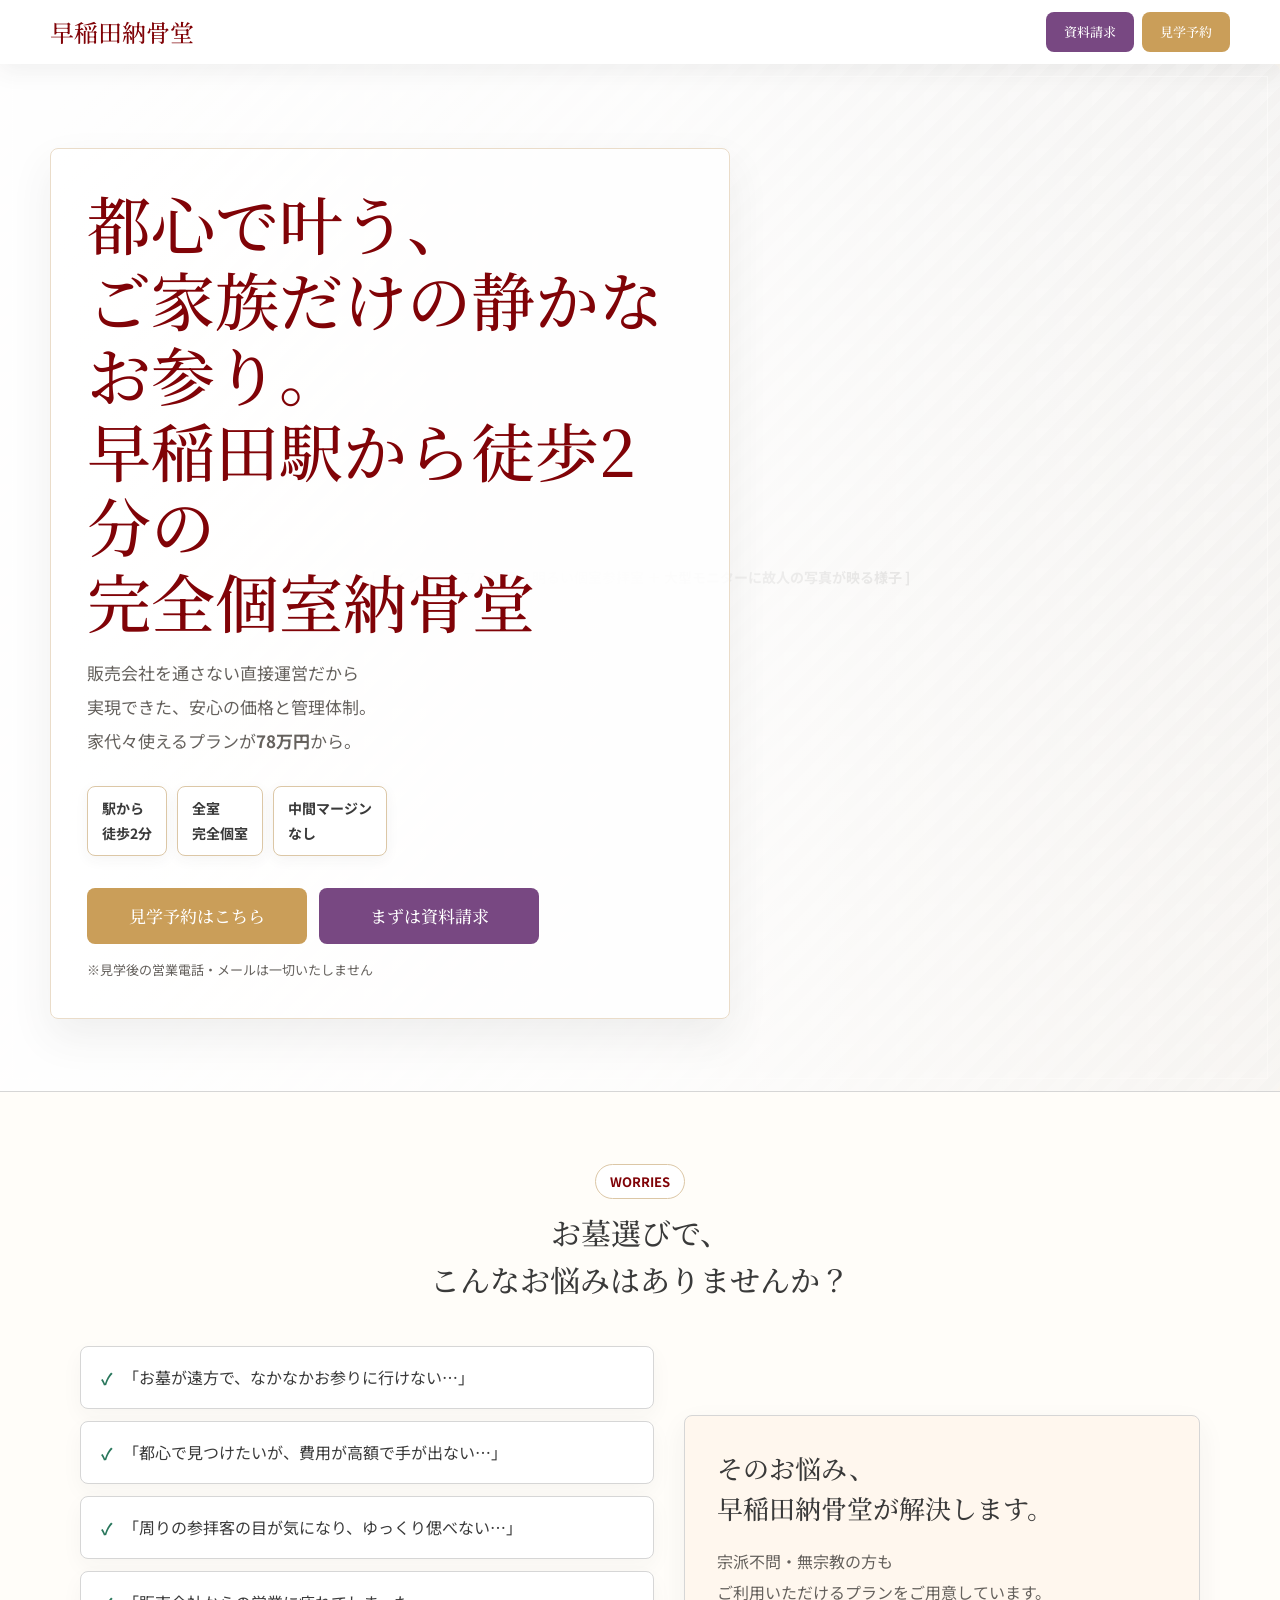
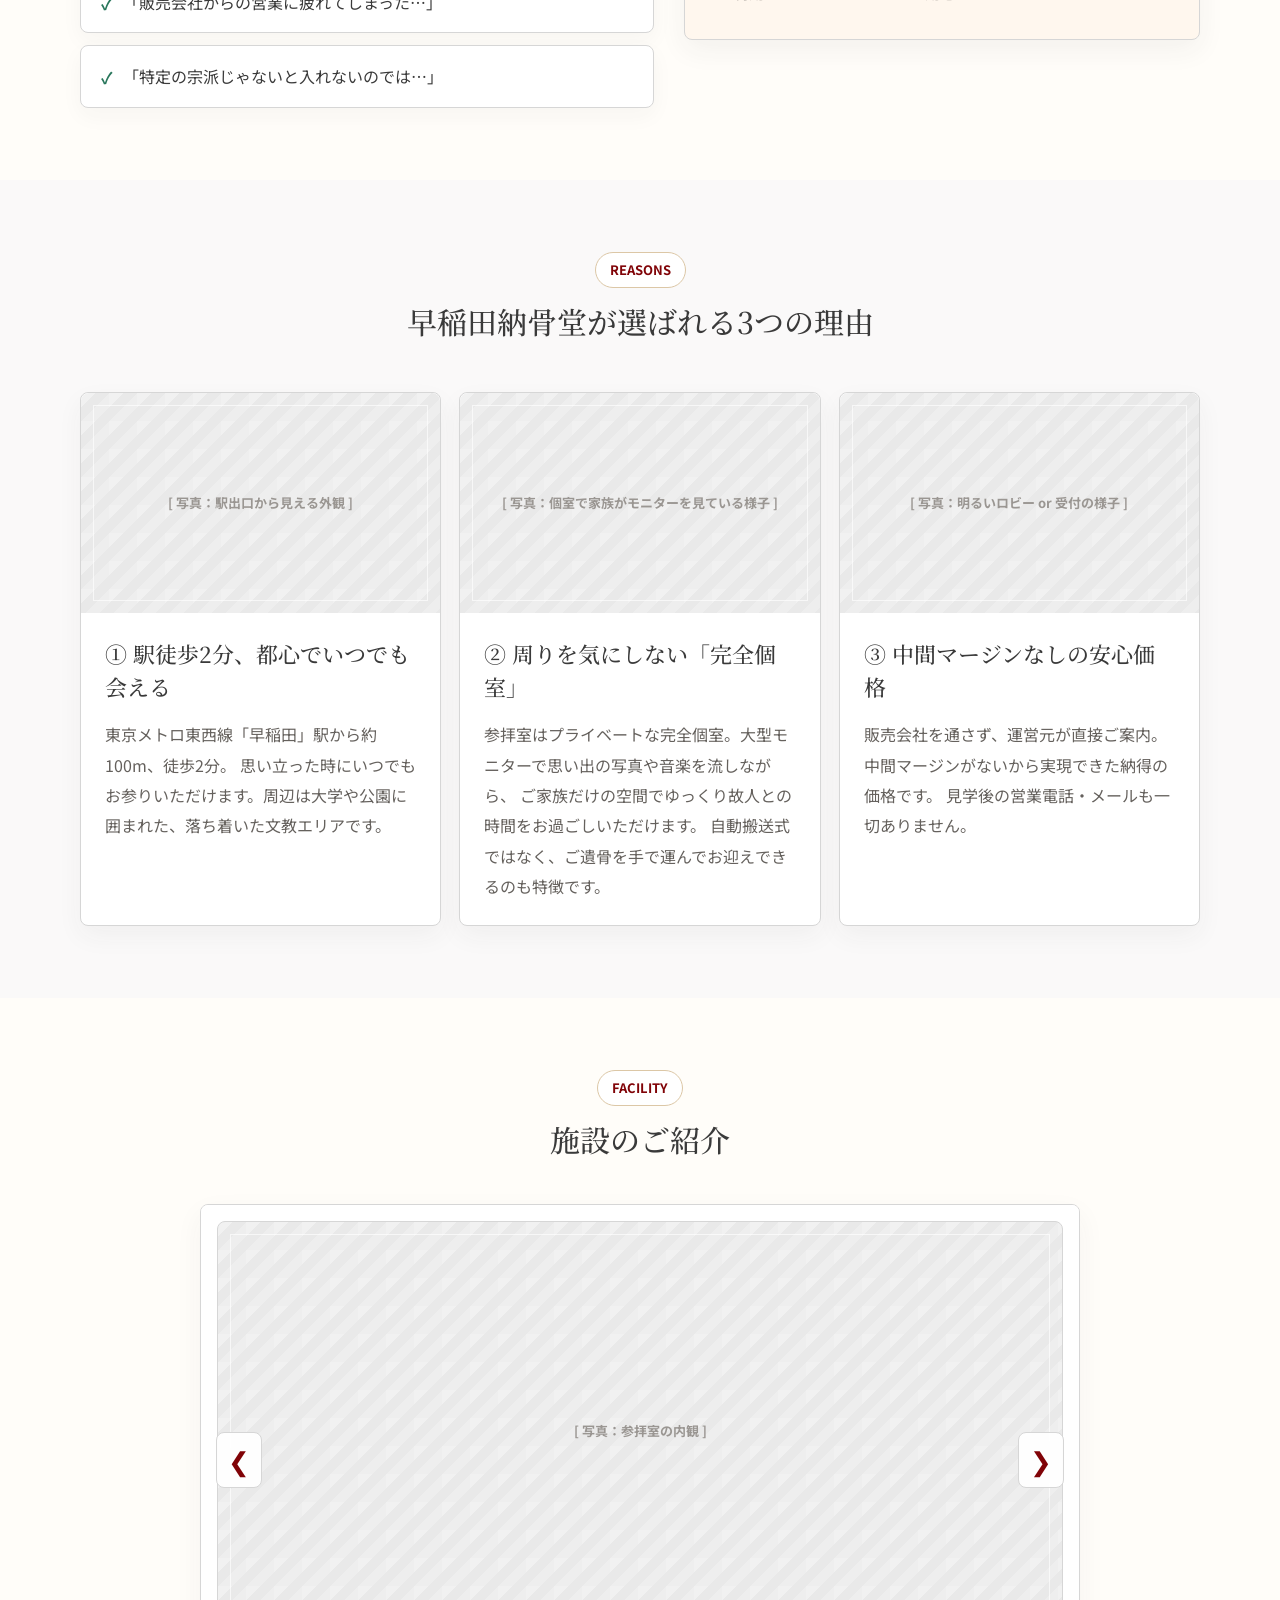
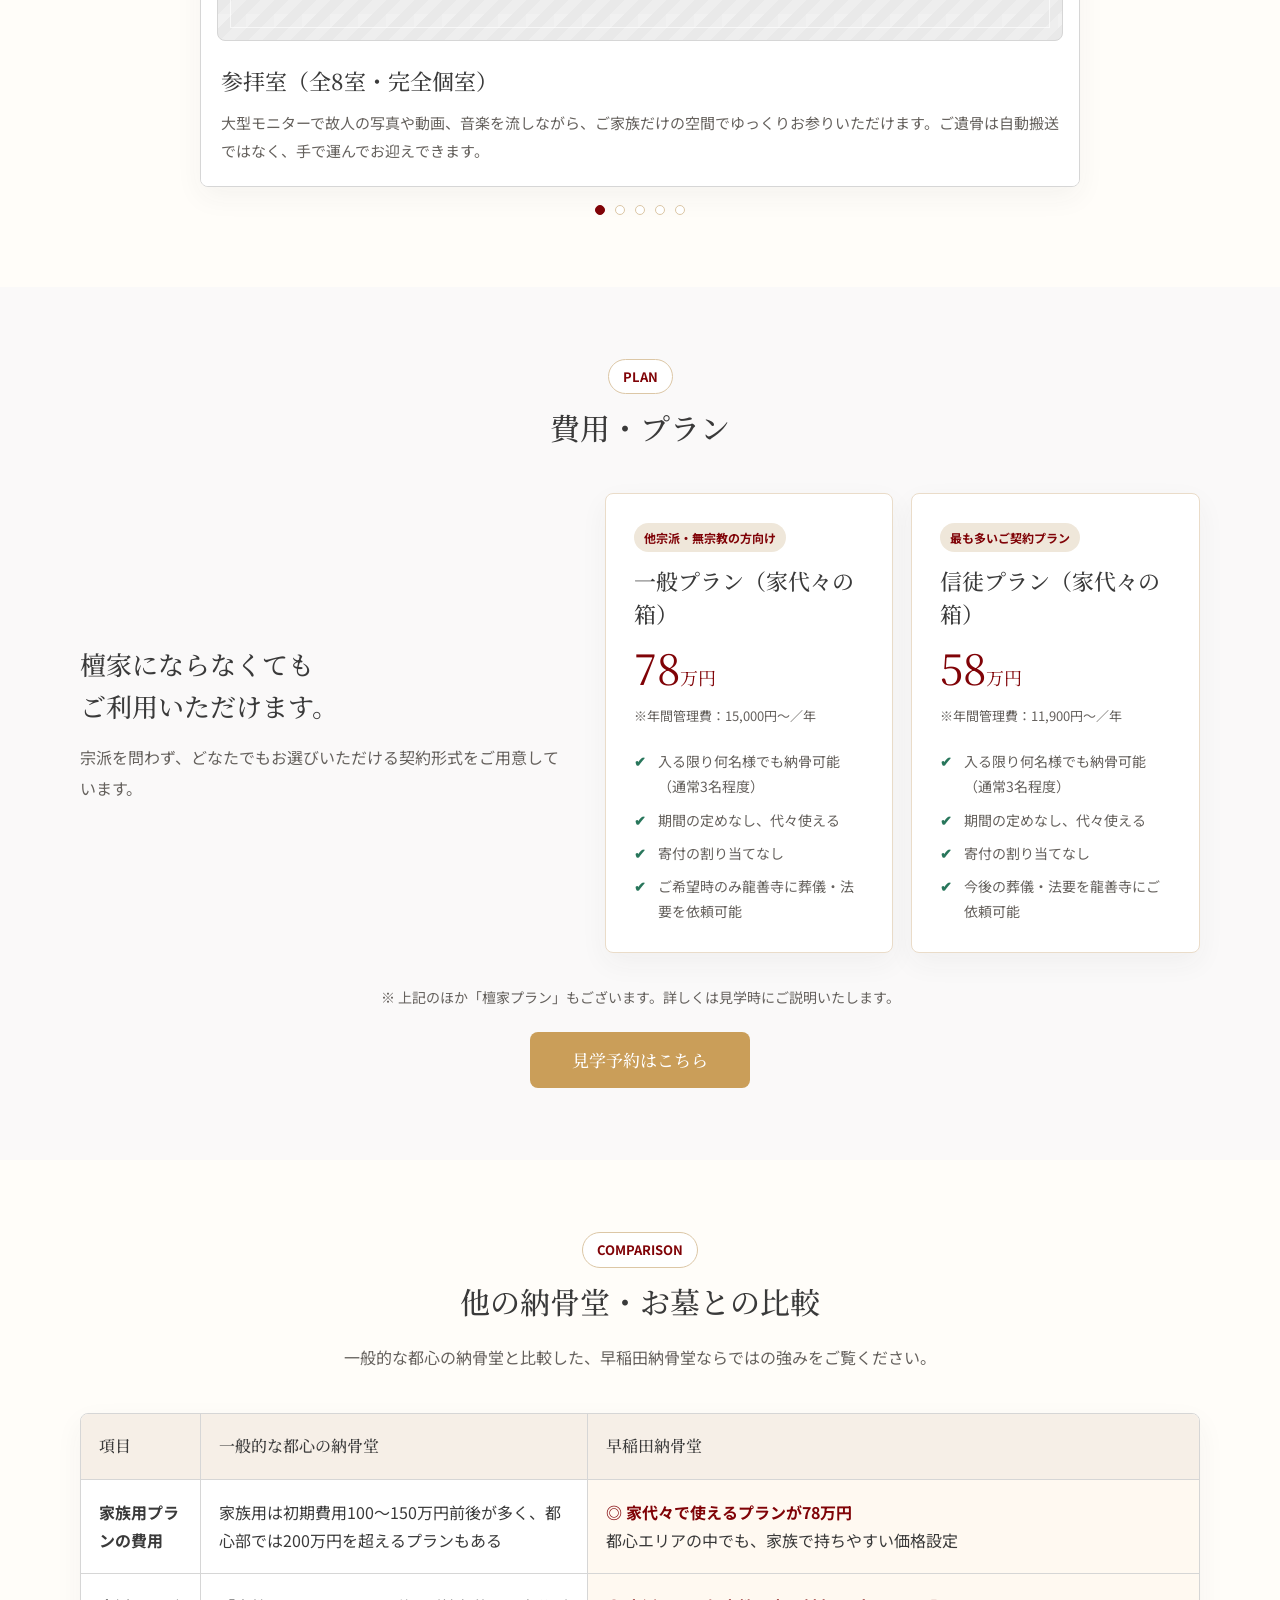
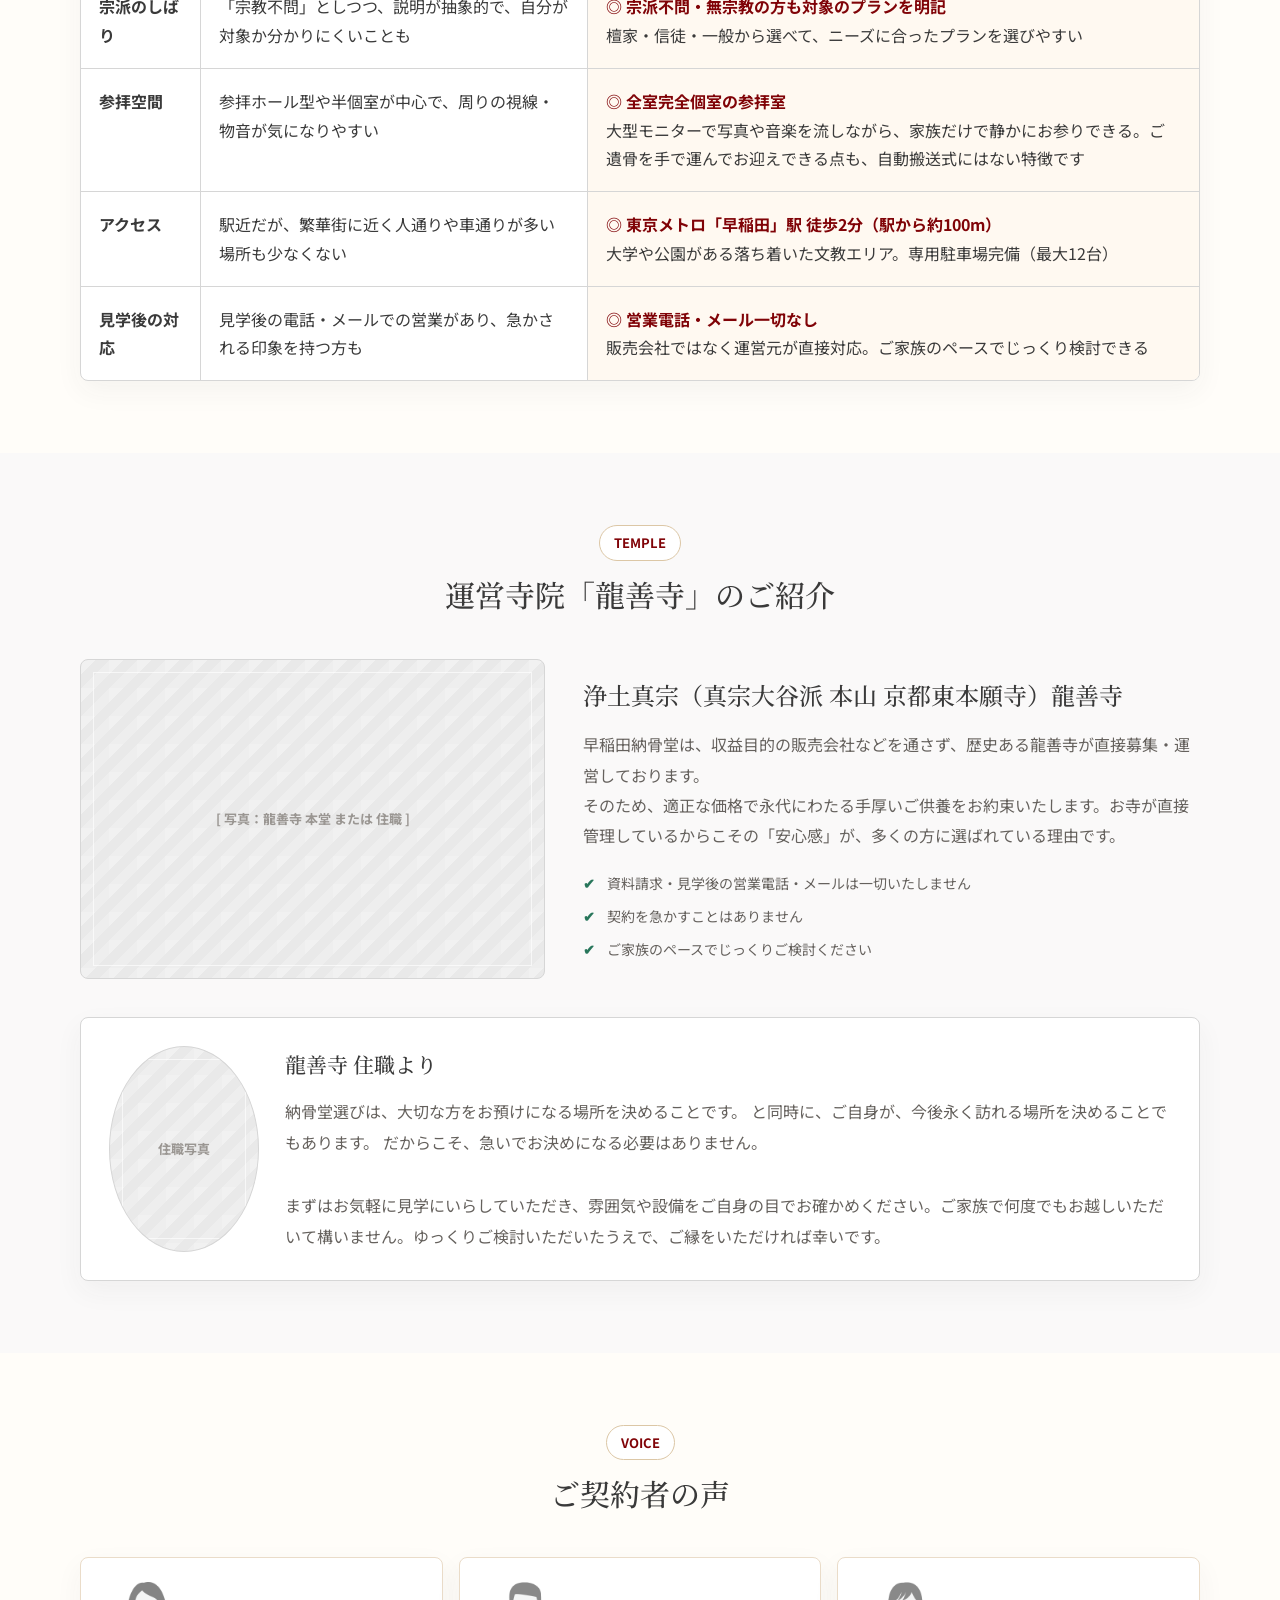
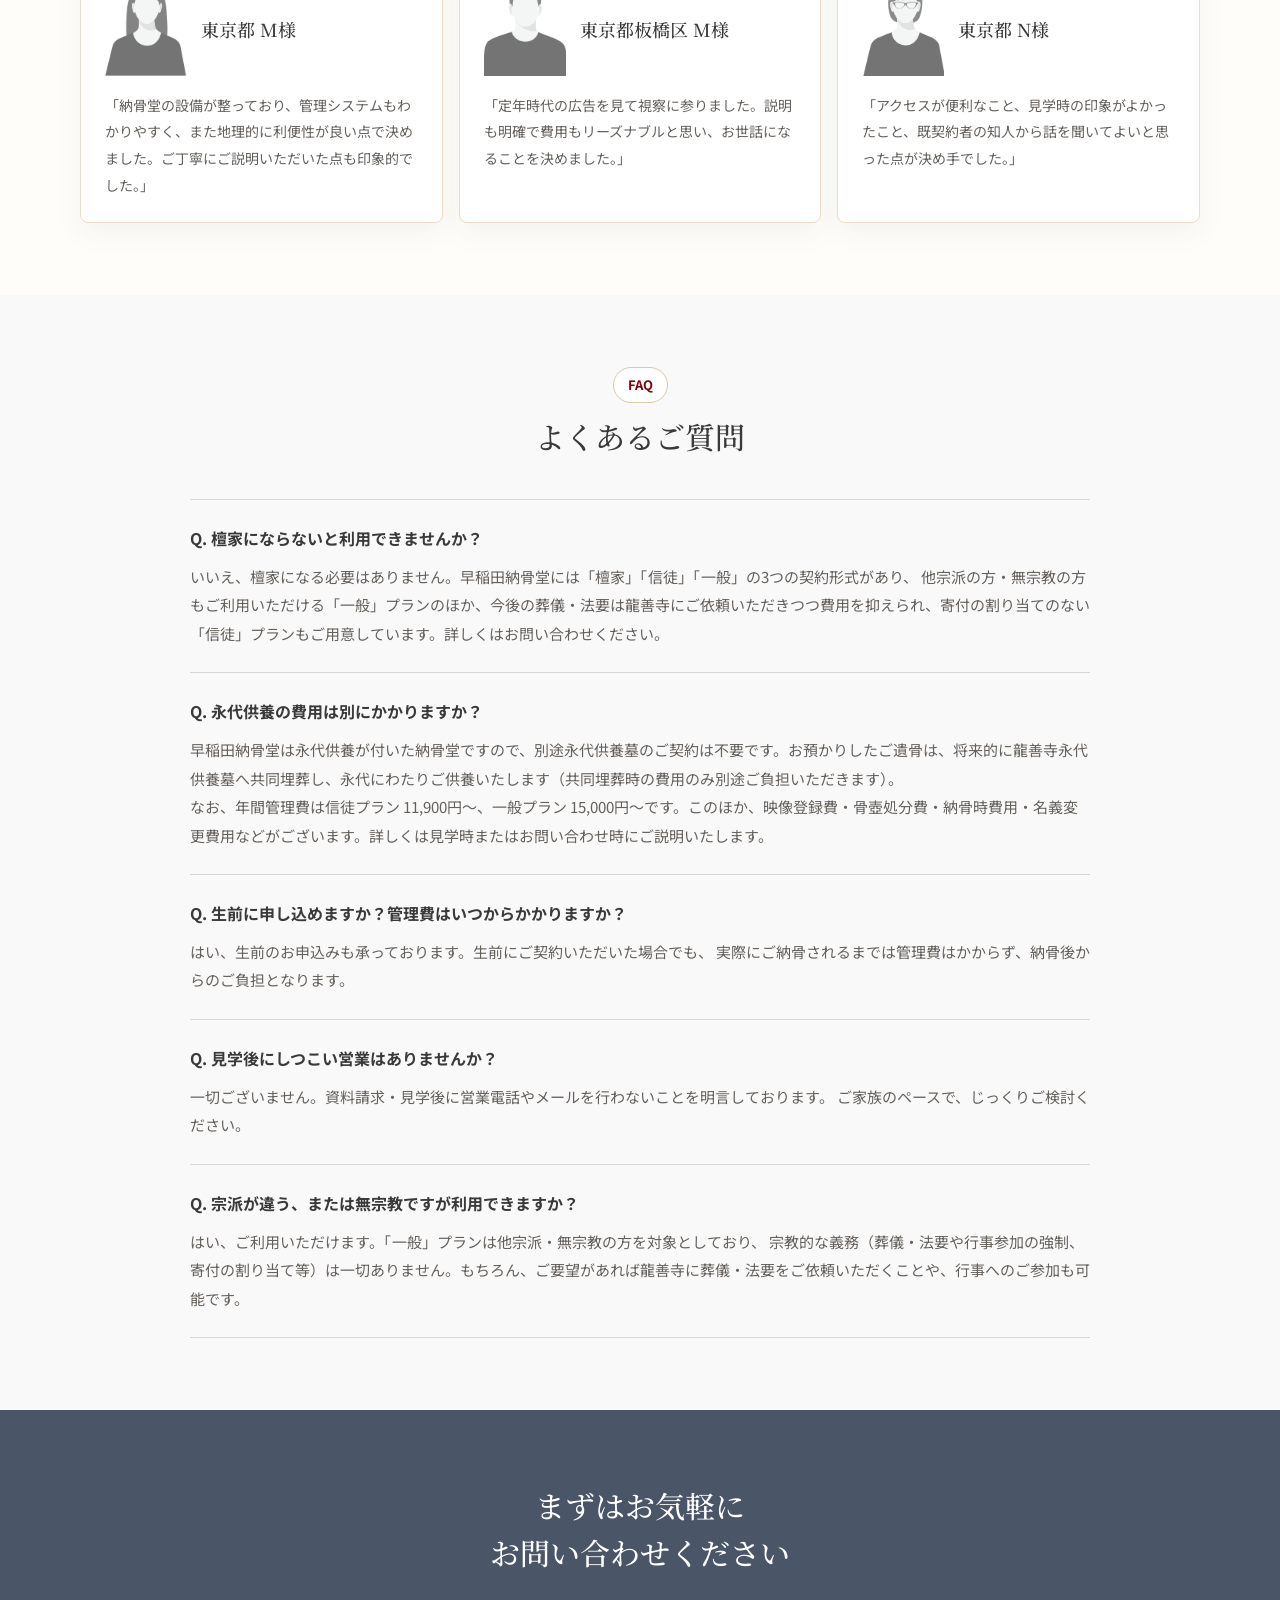
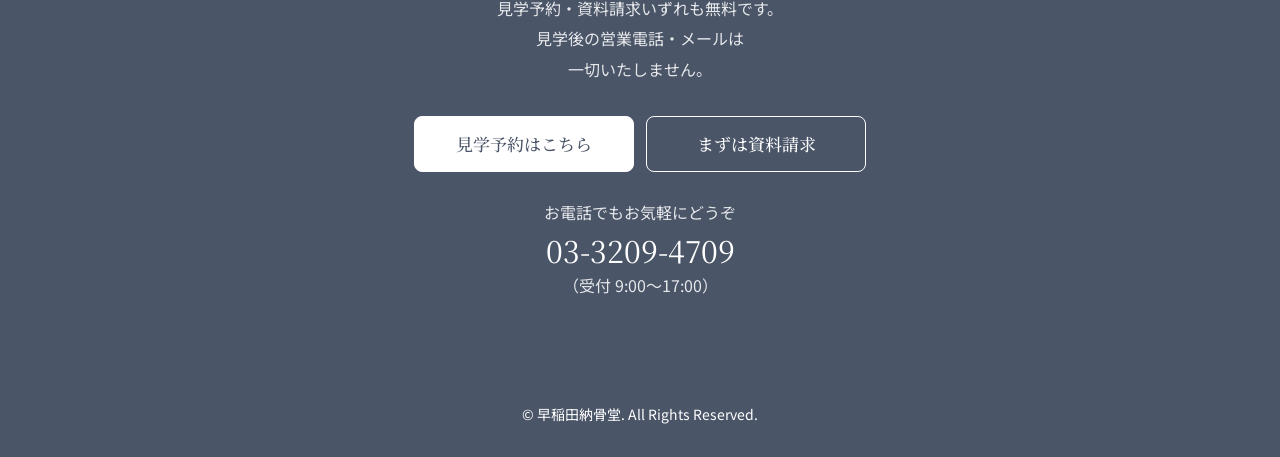
==== design/ryuzenji-nokotsudo-lp/index.html @ 4b454e84 "Add Ryuzenji nokotsudo LP preview" ====
<!DOCTYPE html>
<html lang="ja">

<head>
  <meta charset="UTF-8">
  <meta name="viewport" content="width=device-width, initial-scale=1.0">
  <title>早稲田納骨堂 LPカジュアルプレビュー</title>
  <style>
    @import url("https://fonts.googleapis.com/css2?family=Noto+Sans+JP:wght@300;400;500;700&family=Noto+Serif+JP:wght@400;500;600&display=swap");

    :root {
      --ink: #3a3a3a;
      --muted: #65615d;
      --line: #d6d6d6;
      --soft: #faf9f9;
      --paper: #efe7da;
      --purple: #784882;
      --enji: #800307;
      --gold: #ca9e59;
      --green: #28765b;
      --white: #ffffff;
      --placeholder: #e9e9e9;
      --placeholder-dark: #9a9692;
    }

    * {
      box-sizing: border-box;
    }

    html {
      scroll-behavior: smooth;
    }

    body {
      margin: 0;
      color: var(--ink);
      background: var(--white);
      font-family: "Noto Sans JP", "Hiragino Sans", "Yu Gothic", Meiryo, sans-serif;
      font-weight: 400;
      line-height: 1.8;
      letter-spacing: 0;
    }

    a {
      color: inherit;
    }

    img {
      max-width: 100%;
      height: auto;
      display: block;
    }

    .container {
      width: min(1120px, calc(100% - 40px));
      margin: 0 auto;
    }

    .section {
      padding: 72px 0;
      border-bottom: 1px solid var(--line);
    }

    .section--soft {
      background: var(--soft);
    }

    .section-kicker {
      margin: 0 0 10px;
      color: var(--enji);
      font-size: 13px;
      font-weight: 700;
      text-align: center;
      letter-spacing: .08em;
    }

    .section-heading {
      margin: 0;
      color: var(--ink);
      text-align: center;
      font-family: "Noto Serif JP", "Yu Mincho", serif;
      font-size: 32px;
      font-weight: 500;
      line-height: 1.55;
      letter-spacing: 0;
    }

    .section-lead {
      max-width: 760px;
      margin: 18px auto 0;
      color: var(--muted);
      text-align: center;
      font-size: 16px;
      line-height: 1.9;
    }

    .placeholder {
      position: relative;
      display: grid;
      min-height: 220px;
      place-items: center;
      overflow: hidden;
      border: 1px solid var(--line);
      background:
        linear-gradient(135deg, rgba(255, 255, 255, .36) 0 25%, transparent 25% 50%, rgba(255, 255, 255, .24) 50% 75%, transparent 75%),
        var(--placeholder);
      background-size: 28px 28px;
      color: var(--placeholder-dark);
      text-align: center;
      font-size: 13px;
      font-weight: 700;
      line-height: 1.7;
      padding: 24px;
    }

    .placeholder::after {
      content: "";
      position: absolute;
      inset: 12px;
      border: 1px solid rgba(255, 255, 255, .65);
      pointer-events: none;
    }

    .button {
      display: inline-flex;
      min-height: 56px;
      align-items: center;
      justify-content: center;
      padding: 14px 28px;
      border: 1px solid transparent;
      background: var(--white);
      color: var(--ink);
      text-align: center;
      text-decoration: none;
      font-family: "Noto Serif JP", "Yu Mincho", serif;
      font-size: 17px;
      font-weight: 500;
      line-height: 1.45;
      letter-spacing: 0;
      transition: opacity .2s ease, background-color .2s ease, color .2s ease;
    }

    .button:hover {
      opacity: .86;
    }

    .button--tour {
      background: var(--gold);
      color: var(--white);
    }

    .button--document {
      background: var(--purple);
      color: var(--white);
    }

    .button--pdf,
    .button--enji {
      background: var(--enji);
      color: var(--white);
    }

    .button--outline {
      border-color: var(--enji);
      color: var(--enji);
    }

    .button--neutral {
      border-color: var(--line);
      color: var(--ink);
    }

    .site-header {
      position: sticky;
      top: 0;
      z-index: 30;
      border-bottom: 1px solid var(--line);
      background: rgba(255, 255, 255, .96);
      backdrop-filter: blur(6px);
    }

    .header-inner {
      width: min(1180px, calc(100% - 40px));
      min-height: 76px;
      margin: 0 auto;
      display: flex;
      align-items: center;
      justify-content: space-between;
      gap: 24px;
    }

    .site-logo {
      display: grid;
      gap: 2px;
      text-decoration: none;
    }

    .site-logo__sub {
      color: var(--muted);
      font-size: 12px;
      line-height: 1.3;
    }

    .site-logo__main {
      color: var(--enji);
      font-family: "Noto Serif JP", "Yu Mincho", serif;
      font-size: 24px;
      font-weight: 500;
      line-height: 1.2;
    }

    .header-actions {
      display: flex;
      align-items: center;
      gap: 10px;
    }

    .header-phone {
      margin-right: 8px;
      color: var(--ink);
      font-family: "Noto Serif JP", "Yu Mincho", serif;
      font-size: 24px;
      line-height: 1;
      text-decoration: none;
      white-space: nowrap;
    }

    .header-actions .button {
      min-height: 48px;
      padding: 10px 18px;
      font-size: 15px;
    }

    .hero {
      position: relative;
      min-height: 680px;
      display: grid;
      align-items: center;
      overflow: hidden;
      border-bottom: 1px solid var(--line);
      background: #f2f2f2;
    }

    .hero .placeholder {
      position: absolute;
      inset: 0;
      min-height: 100%;
      border: 0;
      color: rgba(58, 58, 58, .55);
      font-size: 14px;
    }

    .hero::before {
      content: "";
      position: absolute;
      inset: 0;
      z-index: 1;
      background:
        linear-gradient(90deg, rgba(255, 255, 255, .94) 0%, rgba(255, 255, 255, .84) 38%, rgba(255, 255, 255, .28) 70%, rgba(255, 255, 255, .12) 100%),
        linear-gradient(180deg, rgba(255, 255, 255, .35), rgba(255, 255, 255, .12));
    }

    .hero-inner {
      position: relative;
      z-index: 2;
      width: min(1180px, calc(100% - 40px));
      margin: 0 auto;
      padding: 84px 0 72px;
    }

    .hero-copy {
      max-width: 650px;
    }

    .hero-label {
      margin: 0 0 18px;
      color: var(--enji);
      font-weight: 700;
      letter-spacing: .08em;
      font-size: 14px;
    }

    .hero h1 {
      margin: 0;
      color: var(--enji);
      font-family: "Noto Serif JP", "Yu Mincho", serif;
      font-size: clamp(38px, 6vw, 68px);
      font-weight: 500;
      line-height: 1.18;
      letter-spacing: 0;
    }

    .hero-catch {
      margin: 26px 0 0;
      color: var(--ink);
      font-family: "Noto Serif JP", "Yu Mincho", serif;
      font-size: clamp(22px, 3vw, 34px);
      font-weight: 500;
      line-height: 1.5;
    }

    .hero-lead {
      max-width: 610px;
      margin: 18px 0 0;
      color: var(--muted);
      font-size: 17px;
      line-height: 2;
    }

    .hero-points {
      display: flex;
      flex-wrap: wrap;
      gap: 10px;
      margin: 28px 0 0;
      padding: 0;
      list-style: none;
    }

    .hero-points li {
      border: 1px solid #dcc7a6;
      background: rgba(255, 255, 255, .76);
      color: var(--ink);
      padding: 9px 14px;
      font-weight: 700;
      font-size: 14px;
    }

    .hero-actions {
      display: flex;
      flex-wrap: wrap;
      gap: 12px;
      margin-top: 32px;
    }

    .hero-actions .button {
      min-width: 220px;
    }

    .hero-note {
      margin: 14px 0 0;
      color: var(--muted);
      font-size: 13px;
    }

    .problem {
      background: var(--white);
    }

    .problem-grid {
      display: grid;
      grid-template-columns: minmax(0, .92fr) minmax(0, 1.08fr);
      gap: 48px;
      align-items: center;
      margin-top: 44px;
    }

    .problem-list {
      margin: 0;
      padding: 0;
      list-style: none;
      border-top: 1px solid var(--line);
    }

    .problem-list li {
      position: relative;
      padding: 18px 0 18px 34px;
      border-bottom: 1px solid var(--line);
      color: var(--ink);
      line-height: 1.8;
    }

    .problem-list li::before {
      content: "✓";
      position: absolute;
      top: 18px;
      left: 6px;
      color: var(--green);
      font-weight: 700;
    }

    .solution-box {
      border: 1px solid var(--line);
      background: var(--soft);
      padding: 32px;
    }

    .solution-box h3 {
      margin: 0;
      color: var(--ink);
      font-family: "Noto Serif JP", "Yu Mincho", serif;
      font-size: 26px;
      font-weight: 500;
      line-height: 1.55;
    }

    .solution-box p {
      margin: 18px 0 0;
      color: var(--muted);
      line-height: 1.9;
    }

    .reason-list {
      display: grid;
      gap: 42px;
      margin-top: 48px;
    }

    .reason-item {
      display: grid;
      grid-template-columns: minmax(0, .9fr) minmax(0, 1.1fr);
      gap: 36px;
      align-items: center;
    }

    .reason-item:nth-child(even) {
      grid-template-columns: minmax(0, 1.1fr) minmax(0, .9fr);
    }

    .reason-item:nth-child(even) .reason-media {
      order: 2;
    }

    .reason-media .placeholder {
      min-height: 330px;
    }

    .reason-copy {
      border-left: 1px solid var(--line);
      padding-left: 28px;
    }

    .reason-number {
      display: inline-grid;
      width: 42px;
      height: 42px;
      place-items: center;
      margin-bottom: 16px;
      border-radius: 50%;
      background: var(--paper);
      color: var(--enji);
      font-weight: 700;
    }

    .reason-copy h3 {
      margin: 0;
      color: var(--ink);
      font-family: "Noto Serif JP", "Yu Mincho", serif;
      font-size: 26px;
      font-weight: 500;
      line-height: 1.5;
    }

    .reason-copy p {
      margin: 16px 0 0;
      color: var(--muted);
      line-height: 1.9;
    }

    .facility-slider {
      position: relative;
      max-width: 820px;
      margin: 42px auto 0;
    }

    .facility-window {
      overflow: hidden;
      border: 1px solid var(--line);
      background: var(--white);
    }

    .facility-track {
      display: flex;
      transition: transform .4s ease;
    }

    .facility-slide {
      min-width: 100%;
      padding: 16px;
      background: var(--white);
    }

    .facility-slide .placeholder {
      min-height: 420px;
    }

    .facility-caption {
      padding: 20px 4px 4px;
      display: grid;
      gap: 8px;
    }

    .facility-caption h3 {
      margin: 0;
      color: var(--ink);
      font-family: "Noto Serif JP", "Yu Mincho", serif;
      font-size: 22px;
      font-weight: 500;
    }

    .facility-caption p {
      margin: 0;
      color: var(--muted);
      font-size: 15px;
      line-height: 1.9;
    }

    .facility-arrow {
      position: absolute;
      top: 228px;
      z-index: 2;
      width: 46px;
      height: 56px;
      border: 1px solid var(--line);
      background: rgba(255, 255, 255, .94);
      color: var(--enji);
      font-family: "Noto Serif JP", "Yu Mincho", serif;
      font-size: 26px;
      line-height: 1;
      cursor: pointer;
    }

    .facility-arrow:hover {
      border-color: var(--enji);
      background: var(--white);
    }

    .facility-arrow--prev {
      left: 16px;
    }

    .facility-arrow--next {
      right: 16px;
    }

    .facility-dots {
      display: flex;
      justify-content: center;
      gap: 10px;
      margin-top: 18px;
    }

    .facility-dot {
      width: 10px;
      height: 10px;
      padding: 0;
      border: 1px solid #dcc7a6;
      border-radius: 50%;
      background: var(--white);
      cursor: pointer;
    }

    .facility-dot.is-active {
      border-color: var(--enji);
      background: var(--enji);
    }

    .plan-intro {
      display: grid;
      grid-template-columns: .82fr 1.18fr;
      gap: 38px;
      align-items: center;
      margin-top: 42px;
    }

    .plan-intro h3 {
      margin: 0;
      color: var(--ink);
      font-family: "Noto Serif JP", "Yu Mincho", serif;
      font-size: 26px;
      font-weight: 500;
      line-height: 1.6;
    }

    .plan-intro p {
      margin: 16px 0 0;
      color: var(--muted);
      line-height: 1.9;
    }

    .plan-grid {
      display: grid;
      grid-template-columns: repeat(2, minmax(0, 1fr));
      gap: 18px;
    }

    .plan-card {
      border: 1px solid var(--line);
      background: var(--white);
      padding: 28px;
    }

    .plan-label {
      display: inline-block;
      margin-bottom: 12px;
      background: var(--paper);
      color: var(--enji);
      padding: 4px 10px;
      font-size: 12px;
      font-weight: 700;
    }

    .plan-card h4 {
      margin: 0;
      color: var(--ink);
      font-family: "Noto Serif JP", "Yu Mincho", serif;
      font-size: 22px;
      font-weight: 500;
      line-height: 1.5;
    }

    .price {
      margin: 16px 0 4px;
      color: var(--enji);
      font-family: "Noto Serif JP", "Yu Mincho", serif;
      font-size: 42px;
      line-height: 1;
    }

    .price span {
      font-size: 18px;
    }

    .plan-note {
      margin: 0;
      color: var(--muted);
      font-size: 13px;
    }

    .plan-extra-note {
      width: 100%;
      margin: 0 0 10px;
      color: var(--muted);
      text-align: center;
      font-size: 14px;
      line-height: 1.8;
    }

    .check-list {
      margin: 20px 0 0;
      padding: 0;
      list-style: none;
      color: var(--muted);
      font-size: 14px;
      line-height: 1.8;
    }

    .check-list li {
      position: relative;
      padding-left: 24px;
      margin-top: 8px;
    }

    .check-list li::before {
      content: "✔";
      position: absolute;
      top: 0;
      left: 0;
      color: var(--green);
      font-weight: 700;
    }

    .comparison-wrap {
      margin-top: 40px;
      overflow-x: auto;
      border: 1px solid var(--line);
      background: var(--white);
    }

    .comparison-table {
      width: 100%;
      min-width: 760px;
      border-collapse: collapse;
    }

    .comparison-table th,
    .comparison-table td {
      border-bottom: 1px solid var(--line);
      border-right: 1px solid var(--line);
      padding: 18px;
      vertical-align: top;
      text-align: left;
    }

    .comparison-table th:last-child,
    .comparison-table td:last-child {
      border-right: 0;
    }

    .comparison-table tr:last-child td {
      border-bottom: 0;
    }

    .comparison-table th {
      background: var(--soft);
      color: var(--ink);
      font-family: "Noto Serif JP", "Yu Mincho", serif;
      font-weight: 500;
    }

    .comparison-table .waseda {
      background: #fffdf9;
      color: var(--ink);
    }

    .comparison-table .waseda strong {
      color: var(--enji);
      font-weight: 700;
    }

    .temple-grid {
      display: grid;
      grid-template-columns: minmax(0, .86fr) minmax(0, 1.14fr);
      gap: 38px;
      align-items: center;
      margin-top: 42px;
    }

    .temple-grid .placeholder {
      min-height: 360px;
    }

    .temple-copy h3 {
      margin: 0;
      color: var(--ink);
      font-family: "Noto Serif JP", "Yu Mincho", serif;
      font-size: 24px;
      font-weight: 500;
      line-height: 1.55;
    }

    .temple-copy p {
      margin: 16px 0 0;
      color: var(--muted);
      line-height: 1.9;
    }

    .message {
      display: grid;
      grid-template-columns: 150px 1fr;
      gap: 26px;
      margin-top: 38px;
      border: 1px solid var(--line);
      background: var(--white);
      padding: 28px;
    }

    .message .placeholder {
      min-height: 150px;
      border-radius: 50%;
    }

    .message h3 {
      margin: 0;
      color: var(--ink);
      font-family: "Noto Serif JP", "Yu Mincho", serif;
      font-size: 21px;
      font-weight: 500;
    }

    .message p {
      margin: 12px 0 0;
      color: var(--muted);
      line-height: 1.95;
    }

    .voice-grid {
      display: grid;
      grid-template-columns: repeat(3, minmax(0, 1fr));
      gap: 16px;
      margin-top: 40px;
    }

    .voice-card {
      border: 1px solid var(--line);
      background: var(--white);
      padding: 24px;
    }

    .voice-profile {
      display: flex;
      align-items: center;
      gap: 14px;
      margin-bottom: 16px;
    }

    .voice-cutout {
      flex: 0 0 auto;
      width: 82px;
      height: 94px;
      display: flex;
      align-items: flex-end;
      justify-content: center;
      overflow: hidden;
    }

    .voice-cutout img {
      width: auto;
      height: 94px;
      max-width: none;
    }

    .voice-card h3 {
      margin: 0;
      color: var(--ink);
      font-family: "Noto Serif JP", "Yu Mincho", serif;
      font-size: 18px;
      font-weight: 500;
    }

    .voice-card p {
      margin: 0;
      color: var(--muted);
      font-size: 14px;
      line-height: 1.9;
    }

    .faq-list {
      max-width: 900px;
      margin: 40px auto 0;
      border-top: 1px solid var(--line);
    }

    .faq-item {
      padding: 24px 0;
      border-bottom: 1px solid var(--line);
    }

    .faq-q {
      margin: 0 0 10px;
      color: var(--ink);
      font-weight: 700;
      line-height: 1.8;
    }

    .faq-a {
      margin: 0;
      color: var(--muted);
      font-size: 15px;
      line-height: 1.9;
    }

    .section.final-cta,
    .section.final-cta:nth-of-type(even) {
      border-bottom: 0;
      background: #4a5568;
      color: var(--white);
      text-align: center;
    }

    .final-cta .section-heading,
    .final-cta .section-lead {
      color: var(--white);
    }

    .final-cta .section-lead {
      opacity: .86;
    }

    .final-cta .button--tour {
      border-color: var(--white);
      background: var(--white);
      color: #4a5568;
      box-shadow: none;
    }

    .final-cta .button--outline {
      border-color: var(--white);
      color: var(--white);
      background: transparent;
    }

    .phone-box {
      margin-top: 26px;
      color: rgba(255, 255, 255, .86);
    }

    .phone-box a {
      display: inline-block;
      margin-top: 4px;
      color: var(--white);
      font-family: "Noto Serif JP", "Yu Mincho", serif;
      font-size: 30px;
      text-decoration: none;
      line-height: 1.3;
    }

    .site-footer {
      background: #4a5568;
      color: var(--white);
      padding: 30px 20px;
      text-align: center;
      font-size: 14px;
    }

    @media (max-width: 980px) {
      .header-phone {
        display: none;
      }

      .problem-grid,
      .reason-item,
      .reason-item:nth-child(even),
      .plan-intro,
      .temple-grid {
        grid-template-columns: 1fr;
      }

      .reason-item:nth-child(even) .reason-media {
        order: 0;
      }

      .plan-grid,
      .voice-grid {
        grid-template-columns: 1fr;
      }
    }

    @media (max-width: 720px) {
      .container,
      .header-inner,
      .hero-inner {
        width: min(100% - 32px, 1120px);
      }

      .section {
        padding: 52px 0;
      }

      .section-heading {
        font-size: 25px;
      }

      .section-lead {
        font-size: 15px;
      }

      .site-header {
        position: static;
      }

      .header-inner {
        min-height: auto;
        padding: 14px 0;
        align-items: flex-start;
        flex-direction: column;
      }

      .header-actions {
        width: 100%;
        display: grid;
        grid-template-columns: 1fr 1fr;
      }

      .header-actions .button {
        width: 100%;
        padding: 11px 12px;
        font-size: 14px;
      }

      .hero {
        min-height: auto;
      }

      .hero::before {
        background:
          linear-gradient(180deg, rgba(255, 255, 255, .94), rgba(255, 255, 255, .72) 72%, rgba(255, 255, 255, .58));
      }

      .hero-inner {
        padding: 72px 0 60px;
      }

      .hero h1 {
        font-size: 42px;
      }

      .hero-catch {
        font-size: 24px;
      }

      .hero-lead {
        font-size: 15px;
      }

      .hero-actions {
        display: grid;
      }

      .hero-actions .button {
        width: 100%;
        min-width: 0;
      }

      .hero-points {
        display: grid;
        grid-template-columns: repeat(3, minmax(0, 1fr));
        gap: 8px;
      }

      .hero-points li {
        padding: 8px;
        text-align: center;
        font-size: 12px;
      }

      .problem-grid,
      .reason-list,
      .facility-slider,
      .plan-intro,
      .temple-grid {
        margin-top: 32px;
      }

      .solution-box,
      .plan-card,
      .voice-card,
      .message {
        padding: 22px;
      }

      .reason-copy {
        padding-left: 18px;
      }

      .reason-copy h3,
      .solution-box h3 {
        font-size: 22px;
      }

      .facility-slide .placeholder {
        min-height: 300px;
      }

      .facility-arrow {
        top: 174px;
        width: 40px;
        height: 48px;
        font-size: 22px;
      }

      .message {
        grid-template-columns: 1fr;
      }

      .message .placeholder {
        width: 140px;
        min-height: 140px;
      }

      .button {
        width: 100%;
        min-width: 0;
        font-size: 15px;
      }

      .phone-box a {
        font-size: 26px;
      }
    }

    /* Casual preview: 早稲田納骨堂らしさを残しつつ、ペットLPに近い親しみやすさを足す */
    body {
      background: #fbfaf7;
    }

    .site-header {
      border-bottom: 0;
      position: sticky;
      top: 0;
      z-index: 30;
      box-shadow: 0 6px 24px rgba(58, 58, 58, .08);
    }

    .header-inner {
      min-height: 64px;
      justify-content: flex-start;
      gap: 18px;
    }

    .site-logo {
      flex: 1 1 auto;
      min-width: 0;
    }

    .header-actions {
      flex: 0 0 auto;
      width: auto;
      margin-left: auto;
      display: flex;
      gap: 8px;
    }

    .header-actions .button {
      min-width: 88px;
      min-height: 40px;
      width: auto;
      padding: 8px 14px;
      font-size: 13px;
      white-space: nowrap;
    }

    .button {
      border-radius: 8px;
    }

    .section {
      border-bottom: 0;
    }

    .section:nth-of-type(even) {
      background: #fffdf9;
    }

    .section-heading {
      font-size: 30px;
    }

    .section-kicker {
      display: table;
      margin-right: auto;
      margin-left: auto;
      padding: 5px 14px;
      border: 1px solid #dcc7a6;
      border-radius: 999px;
      background: #fff;
      color: var(--enji);
      letter-spacing: 0;
    }

    .placeholder,
    .problem-list li,
    .solution-box,
    .reason-item,
    .facility-window,
    .plan-card,
    .comparison-wrap,
    .message,
    .voice-card {
      border-radius: 8px;
    }

    .hero {
      min-height: 650px;
      background: #f4eee5;
    }

    .hero::before {
      background:
        linear-gradient(90deg, rgba(255, 255, 255, .96) 0%, rgba(255, 255, 255, .86) 50%, rgba(255, 255, 255, .42) 100%),
        linear-gradient(180deg, rgba(247, 240, 231, .22), rgba(247, 240, 231, .5));
    }

    .hero-copy {
      max-width: 680px;
      padding: 36px;
      border: 1px solid #eadcc9;
      border-radius: 8px;
      background: rgba(255, 255, 255, .82);
      box-shadow: 0 18px 42px rgba(58, 58, 58, .08);
    }

    .hero-label {
      display: inline-block;
      margin-bottom: 16px;
      padding: 6px 14px;
      border-radius: 999px;
      background: #f5eadb;
      color: var(--enji);
      letter-spacing: 0;
    }

    .hero h1 {
      font-size: clamp(40px, 6vw, 64px);
    }

    .hero-catch {
      color: var(--ink);
      font-size: clamp(22px, 3vw, 32px);
    }

    .hero-points li {
      border-radius: 8px;
      background: #fff;
      box-shadow: 0 4px 14px rgba(58, 58, 58, .05);
    }

    .problem-grid {
      grid-template-columns: minmax(0, 1fr) minmax(0, .9fr);
      gap: 30px;
    }

    .problem-list {
      display: grid;
      gap: 12px;
      border-top: 0;
    }

    .problem-list li {
      border: 1px solid var(--line);
      background: #fff;
      padding: 16px 18px 16px 42px;
      box-shadow: 0 8px 22px rgba(58, 58, 58, .04);
    }

      .problem-list li::before {
      top: 17px;
      left: 20px;
    }

    .solution-box {
      background: #fff7ee;
      box-shadow: 0 10px 28px rgba(58, 58, 58, .06);
    }

    .reason-list {
      grid-template-columns: repeat(3, minmax(0, 1fr));
      gap: 18px;
    }

    .reason-item,
    .reason-item:nth-child(even) {
      display: block;
      grid-template-columns: none;
      border: 1px solid var(--line);
      background: #fff;
      overflow: hidden;
      box-shadow: 0 10px 26px rgba(58, 58, 58, .05);
    }

    .reason-item:nth-child(even) .reason-media {
      order: 0;
    }

    .reason-media .placeholder {
      min-height: 220px;
      border: 0;
      border-radius: 8px 8px 0 0;
    }

    .reason-copy {
      border-left: 0;
      padding: 24px;
    }

    .reason-number {
      margin-bottom: 12px;
    }

    .reason-copy h3 {
      font-size: 22px;
    }

    .facility-slider {
      max-width: 880px;
    }

    .facility-window,
    .plan-card,
    .comparison-wrap,
    .message,
    .voice-card {
      box-shadow: 0 10px 28px rgba(58, 58, 58, .05);
    }

    .facility-arrow {
      border-radius: 8px;
    }

    .plan-intro {
      grid-template-columns: .9fr 1.1fr;
    }

    .plan-card {
      border-color: #eadcc9;
    }

    .plan-label {
      border-radius: 999px;
    }

    .comparison-table th {
      background: #f6efe7;
    }

    .comparison-table .waseda {
      background: #fff9f1;
    }

    .comparison-table td:nth-child(2)::before,
    .comparison-table td:nth-child(3)::before {
      display: none;
    }

    .temple-grid .placeholder {
      min-height: 320px;
    }

    .voice-card {
      border-color: #eadcc9;
      background: #fff;
    }

    @media (max-width: 980px) {
      .reason-list {
        grid-template-columns: 1fr;
      }

      .problem-grid,
      .plan-intro {
        grid-template-columns: 1fr;
      }
    }

    @media (max-width: 720px) {
      .site-header {
        position: sticky;
      }

      .header-inner {
        min-height: 58px;
        padding: 8px 0;
        align-items: center;
        flex-direction: row;
        gap: 10px;
      }

      .site-logo__sub {
        font-size: 10px;
      }

      .site-logo__main {
        font-size: 20px;
        line-height: 1.25;
      }

      .header-actions {
        width: auto;
        display: flex;
        grid-template-columns: none;
        gap: 6px;
      }

      .header-actions .button {
        min-width: 74px;
        min-height: 36px;
        width: auto;
        padding: 7px 10px;
        font-size: 12px;
      }

      .hero-copy {
        padding: 24px;
      }

      .hero h1 {
        font-size: 40px;
      }

      .section-heading {
        font-size: 25px;
      }

      .comparison-wrap {
        overflow: visible;
        border: 0;
        background: transparent;
        box-shadow: none;
      }

      .comparison-table {
        min-width: 0;
        display: block;
      }

      .comparison-table thead {
        display: none;
      }

      .comparison-table tbody,
      .comparison-table tr,
      .comparison-table td {
        display: block;
        width: 100%;
      }

      .comparison-table tr {
        margin-bottom: 16px;
        border: 1px solid #eadcc9;
        border-radius: 8px;
        background: #fff;
        box-shadow: 0 10px 28px rgba(58, 58, 58, .05);
        overflow: hidden;
      }

      .comparison-table td {
        border-right: 0;
        border-bottom: 1px solid var(--line);
        padding: 14px 16px;
      }

      .comparison-table td:first-child {
        background: #f6efe7;
        color: var(--ink);
        font-family: "Noto Serif JP", "Yu Mincho", serif;
        font-size: 18px;
        font-weight: 500;
      }

      .comparison-table td:nth-child(2),
      .comparison-table td:nth-child(3) {
        font-size: 14px;
      }

      .comparison-table td:nth-child(2)::before,
      .comparison-table td:nth-child(3)::before {
        display: block;
        margin-bottom: 6px;
        color: var(--muted);
        font-size: 12px;
        font-weight: 700;
      }

      .comparison-table td:nth-child(2)::before {
        content: "一般的な都心の納骨堂";
      }

      .comparison-table td:nth-child(3)::before {
        content: "早稲田納骨堂";
        color: var(--enji);
      }

      .comparison-table td:last-child {
        border-bottom: 0;
      }
    }
  </style>
</head>

<body>
  <header class="site-header">
    <div class="header-inner">
      <a class="site-logo" href="#">
        <span class="site-logo__main">早稲田納骨堂</span>
      </a>
      <div class="header-actions">
        <a class="button button--document" href="https://wasedanokotsudo.jp/contact/">資料請求</a>
        <a class="button button--tour" href="https://wasedanokotsudo.jp/reservation/">見学予約</a>
      </div>
    </div>
  </header>

  <main>
    <section class="hero">
      <div class="placeholder">[ メインビジュアル画像：明るい個室参拝室 ＋ 大型モニターに故人の写真が映る様子 ]</div>
      <div class="hero-inner">
        <div class="hero-copy">
          <h1>
            都心で叶う、<br class="sp-br">ご家族だけの静かなお参り。<br>早稲田駅から徒歩2分の<br class="sp-br">完全個室納骨堂
          </h1>
          <p class="hero-lead">
            販売会社を通さない直接運営だから<br class="sp-br">実現できた、安心の価格と管理体制。<br>
            家代々使えるプランが<strong>78万円</strong>から。
          </p>
          <ul class="hero-points" aria-label="早稲田納骨堂の特徴">
            <li>駅から<br>徒歩2分</li>
            <li>全室<br>完全個室</li>
            <li>中間マージン<br>なし</li>
          </ul>
          <div class="hero-actions">
            <a class="button button--tour" href="https://wasedanokotsudo.jp/reservation/">見学予約はこちら</a>
            <a class="button button--document" href="https://wasedanokotsudo.jp/contact/">まずは資料請求</a>
          </div>
          <p class="hero-note">※見学後の営業電話・メールは一切いたしません</p>
        </div>
      </div>
    </section>

    <section class="section problem">
      <div class="container">
        <p class="section-kicker">WORRIES</p>
        <h2 class="section-heading">お墓選びで、<br class="sp-br">こんなお悩みはありませんか？</h2>
        <div class="problem-grid">
          <ul class="problem-list">
            <li>「お墓が遠方で、なかなかお参りに行けない…」</li>
            <li>「都心で見つけたいが、費用が高額で手が出ない…」</li>
            <li>「周りの参拝客の目が気になり、ゆっくり偲べない…」</li>
            <li>「販売会社からの営業に疲れてしまった…」</li>
            <li>「特定の宗派じゃないと入れないのでは…」</li>
          </ul>
          <div class="solution-box">
            <h3>そのお悩み、<br class="sp-br">早稲田納骨堂が解決します。</h3>
            <p>
              宗派不問・無宗教の方も<br class="sp-br">ご利用いただけるプランをご用意しています。
            </p>
          </div>
        </div>
      </div>
    </section>

    <section class="section section--soft">
      <div class="container">
        <p class="section-kicker">REASONS</p>
        <h2 class="section-heading">早稲田納骨堂が選ばれる3つの理由</h2>
        <div class="reason-list">
          <article class="reason-item">
            <div class="reason-media">
              <div class="placeholder">[ 写真：駅出口から見える外観 ]</div>
            </div>
            <div class="reason-copy">
              <h3>① 駅徒歩2分、都心でいつでも会える</h3>
              <p>
                東京メトロ東西線「早稲田」駅から約100m、徒歩2分。
                思い立った時にいつでもお参りいただけます。周辺は大学や公園に囲まれた、落ち着いた文教エリアです。
              </p>
            </div>
          </article>

          <article class="reason-item">
            <div class="reason-media">
              <div class="placeholder">[ 写真：個室で家族がモニターを見ている様子 ]</div>
            </div>
            <div class="reason-copy">
              <h3>② 周りを気にしない「完全個室」</h3>
              <p>
                参拝室はプライベートな完全個室。大型モニターで思い出の写真や音楽を流しながら、
                ご家族だけの空間でゆっくり故人との時間をお過ごしいただけます。
                自動搬送式ではなく、ご遺骨を手で運んでお迎えできるのも特徴です。
              </p>
            </div>
          </article>

          <article class="reason-item">
            <div class="reason-media">
              <div class="placeholder">[ 写真：明るいロビー or 受付の様子 ]</div>
            </div>
            <div class="reason-copy">
              <h3>③ 中間マージンなしの安心価格</h3>
              <p>
                販売会社を通さず、運営元が直接ご案内。中間マージンがないから実現できた納得の価格です。
                見学後の営業電話・メールも一切ありません。
              </p>
            </div>
          </article>
        </div>
      </div>
    </section>

    <section class="section">
      <div class="container">
        <p class="section-kicker">FACILITY</p>
        <h2 class="section-heading">施設のご紹介</h2>
        <div class="facility-slider" aria-label="施設写真スライダー">
          <button class="facility-arrow facility-arrow--prev" type="button" aria-label="前の施設写真へ" data-facility-prev>&#10094;</button>
          <button class="facility-arrow facility-arrow--next" type="button" aria-label="次の施設写真へ" data-facility-next>&#10095;</button>
          <div class="facility-window">
            <div class="facility-track" id="facilityTrack">
              <article class="facility-slide">
                <div class="placeholder">[ 写真：参拝室の内観 ]</div>
                <div class="facility-caption">
                  <h3>参拝室（全8室・完全個室）</h3>
                  <p>
                    大型モニターで故人の写真や動画、音楽を流しながら、ご家族だけの空間でゆっくりお参りいただけます。ご遺骨は自動搬送ではなく、手で運んでお迎えできます。
                  </p>
                </div>
              </article>
              <article class="facility-slide">
                <div class="placeholder">[ 写真：モニターに遺影が映っている様子 ]</div>
                <div class="facility-caption">
                  <h3>大型モニター</h3>
                  <p>
                    タッチパネル操作で、思い出の写真や動画をモニターに映し出せます。ビデオ登録で故人の声を聞くことも。
                  </p>
                </div>
              </article>
              <article class="facility-slide">
                <div class="placeholder">[ 写真：明るいロビー・待合室 ]</div>
                <div class="facility-caption">
                  <h3>ロビー・待合室</h3>
                  <p>
                    白を基調とした明るく清潔感のある空間。お茶のご用意もございます。お参り後もゆっくりお過ごしください。
                  </p>
                </div>
              </article>
              <article class="facility-slide">
                <div class="placeholder">[ 写真：ロビーの花立て・お花 ]</div>
                <div class="facility-caption">
                  <h3>お花のお供え</h3>
                  <p>
                    故人がお好きだったお花を自由にお供えいただけます。屋内なので長い間きれいに咲いてくれます。
                  </p>
                </div>
              </article>
              <article class="facility-slide">
                <div class="placeholder">[ 写真：専用駐車場 ]</div>
                <div class="facility-caption">
                  <h3>専用駐車場</h3>
                  <p>
                    早稲田通り沿いに専用駐車場を完備（最大12台）。車いすの方用の駐車場も境内にございます。
                  </p>
                </div>
              </article>
            </div>
          </div>
          <div class="facility-dots" id="facilityDots" aria-label="施設写真のページ切り替え">
            <button class="facility-dot is-active" type="button" aria-label="1枚目を表示"></button>
            <button class="facility-dot" type="button" aria-label="2枚目を表示"></button>
            <button class="facility-dot" type="button" aria-label="3枚目を表示"></button>
            <button class="facility-dot" type="button" aria-label="4枚目を表示"></button>
            <button class="facility-dot" type="button" aria-label="5枚目を表示"></button>
          </div>
        </div>
      </div>
    </section>

    <section class="section section--soft">
      <div class="container">
        <p class="section-kicker">PLAN</p>
        <h2 class="section-heading">費用・プラン</h2>
        <div class="plan-intro">
          <div>
            <h3>檀家にならなくても<br>ご利用いただけます。</h3>
            <p>
              宗派を問わず、どなたでもお選びいただける契約形式をご用意しています。
            </p>
          </div>
          <div class="plan-grid">
            <article class="plan-card">
              <span class="plan-label">他宗派・無宗教の方向け</span>
              <h4>一般プラン（家代々の箱）</h4>
              <div class="price">78<span>万円</span></div>
              <p class="plan-note">※年間管理費：15,000円〜／年</p>
              <ul class="check-list">
                <li>入る限り何名様でも納骨可能（通常3名程度）</li>
                <li>期間の定めなし、代々使える</li>
                <li>寄付の割り当てなし</li>
                <li>ご希望時のみ龍善寺に葬儀・法要を依頼可能</li>
              </ul>
            </article>
            <article class="plan-card">
              <span class="plan-label">最も多いご契約プラン</span>
              <h4>信徒プラン（家代々の箱）</h4>
              <div class="price">58<span>万円</span></div>
              <p class="plan-note">※年間管理費：11,900円〜／年</p>
              <ul class="check-list">
                <li>入る限り何名様でも納骨可能（通常3名程度）</li>
                <li>期間の定めなし、代々使える</li>
                <li>寄付の割り当てなし</li>
                <li>今後の葬儀・法要を龍善寺にご依頼可能</li>
              </ul>
            </article>
          </div>
        </div>
        <div class="hero-actions" style="justify-content: center;">
          <p class="plan-extra-note">※ 上記のほか「檀家プラン」もございます。詳しくは見学時にご説明いたします。</p>
          <a class="button button--tour" href="https://wasedanokotsudo.jp/reservation/">見学予約はこちら</a>
        </div>
      </div>
    </section>

    <section class="section">
      <div class="container">
        <p class="section-kicker">COMPARISON</p>
        <h2 class="section-heading">他の納骨堂・お墓との比較</h2>
        <p class="section-lead">
          一般的な都心の納骨堂と比較した、早稲田納骨堂ならではの強みをご覧ください。
        </p>
        <div class="comparison-wrap">
          <table class="comparison-table">
            <thead>
              <tr>
                <th>項目</th>
                <th>一般的な都心の納骨堂</th>
                <th>早稲田納骨堂</th>
              </tr>
            </thead>
            <tbody>
              <tr>
                <td><strong>家族用プランの費用</strong></td>
                <td>家族用は初期費用100〜150万円前後が多く、都心部では200万円を超えるプランもある</td>
                <td class="waseda"><strong>◎ 家代々で使えるプランが78万円</strong><br>都心エリアの中でも、家族で持ちやすい価格設定</td>
              </tr>
              <tr>
                <td><strong>宗派のしばり</strong></td>
                <td>「宗教不問」としつつ、説明が抽象的で、自分が対象か分かりにくいことも</td>
                <td class="waseda"><strong>◎ 宗派不問・無宗教の方も対象のプランを明記</strong><br>檀家・信徒・一般から選べて、ニーズに合ったプランを選びやすい</td>
              </tr>
              <tr>
                <td><strong>参拝空間</strong></td>
                <td>参拝ホール型や半個室が中心で、周りの視線・物音が気になりやすい</td>
                <td class="waseda"><strong>◎ 全室完全個室の参拝室</strong><br>大型モニターで写真や音楽を流しながら、家族だけで静かにお参りできる。ご遺骨を手で運んでお迎えできる点も、自動搬送式にはない特徴です</td>
              </tr>
              <tr>
                <td><strong>アクセス</strong></td>
                <td>駅近だが、繁華街に近く人通りや車通りが多い場所も少なくない</td>
                <td class="waseda"><strong>◎ 東京メトロ「早稲田」駅 徒歩2分（駅から約100m）</strong><br>大学や公園がある落ち着いた文教エリア。専用駐車場完備（最大12台）</td>
              </tr>
              <tr>
                <td><strong>見学後の対応</strong></td>
                <td>見学後の電話・メールでの営業があり、急かされる印象を持つ方も</td>
                <td class="waseda"><strong>◎ 営業電話・メール一切なし</strong><br>販売会社ではなく運営元が直接対応。ご家族のペースでじっくり検討できる</td>
              </tr>
            </tbody>
          </table>
        </div>
      </div>
    </section>

    <section class="section section--soft">
      <div class="container">
        <p class="section-kicker">TEMPLE</p>
        <h2 class="section-heading">運営寺院「龍善寺」のご紹介</h2>
        <div class="temple-grid">
          <div class="placeholder">[ 写真：龍善寺 本堂 または 住職 ]</div>
          <div class="temple-copy">
            <h3>浄土真宗（真宗大谷派 本山 京都東本願寺）龍善寺</h3>
            <p>
              早稲田納骨堂は、収益目的の販売会社などを通さず、歴史ある龍善寺が直接募集・運営しております。<br>
              そのため、適正な価格で永代にわたる手厚いご供養をお約束いたします。お寺が直接管理しているからこその「安心感」が、多くの方に選ばれている理由です。
            </p>
            <ul class="check-list">
              <li>資料請求・見学後の営業電話・メールは一切いたしません</li>
              <li>契約を急かすことはありません</li>
              <li>ご家族のペースでじっくりご検討ください</li>
            </ul>
          </div>
        </div>
        <div class="message">
          <div class="placeholder">住職写真</div>
          <div>
            <h3>龍善寺 住職より</h3>
            <p>
              納骨堂選びは、大切な方をお預けになる場所を決めることです。
              と同時に、ご自身が、今後永く訪れる場所を決めることでもあります。
              だからこそ、急いでお決めになる必要はありません。<br><br>
              まずはお気軽に見学にいらしていただき、雰囲気や設備をご自身の目でお確かめください。ご家族で何度でもお越しいただいて構いません。ゆっくりご検討いただいたうえで、ご縁をいただければ幸いです。
            </p>
          </div>
        </div>
      </div>
    </section>

    <section class="section">
      <div class="container">
        <p class="section-kicker">VOICE</p>
        <h2 class="section-heading">ご契約者の声</h2>
        <div class="voice-grid">
          <article class="voice-card">
            <div class="voice-profile">
              <span class="voice-cutout" aria-hidden="true">
                <img src="assets/testimonial_people/testimonial_person_1.png" alt="">
              </span>
              <h3>東京都 M様</h3>
            </div>
            <p>「納骨堂の設備が整っており、管理システムもわかりやすく、また地理的に利便性が良い点で決めました。ご丁寧にご説明いただいた点も印象的でした。」</p>
          </article>
          <article class="voice-card">
            <div class="voice-profile">
              <span class="voice-cutout" aria-hidden="true">
                <img src="assets/testimonial_people/testimonial_person_2.png" alt="">
              </span>
              <h3>東京都板橋区 M様</h3>
            </div>
            <p>「定年時代の広告を見て視察に参りました。説明も明確で費用もリーズナブルと思い、お世話になることを決めました。」</p>
          </article>
          <article class="voice-card">
            <div class="voice-profile">
              <span class="voice-cutout" aria-hidden="true">
                <img src="assets/testimonial_people/testimonial_person_3.png" alt="">
              </span>
              <h3>東京都 N様</h3>
            </div>
            <p>「アクセスが便利なこと、見学時の印象がよかったこと、既契約者の知人から話を聞いてよいと思った点が決め手でした。」</p>
          </article>
        </div>
      </div>
    </section>

    <section class="section section--soft">
      <div class="container">
        <p class="section-kicker">FAQ</p>
        <h2 class="section-heading">よくあるご質問</h2>
        <div class="faq-list">
          <div class="faq-item">
            <p class="faq-q">Q. 檀家にならないと利用できませんか？</p>
            <p class="faq-a">
              いいえ、檀家になる必要はありません。早稲田納骨堂には「檀家」「信徒」「一般」の3つの契約形式があり、
              他宗派の方・無宗教の方もご利用いただける「一般」プランのほか、今後の葬儀・法要は龍善寺にご依頼いただきつつ費用を抑えられ、寄付の割り当てのない「信徒」プランもご用意しています。詳しくはお問い合わせください。
            </p>
          </div>
          <div class="faq-item">
            <p class="faq-q">Q. 永代供養の費用は別にかかりますか？</p>
            <p class="faq-a">
              早稲田納骨堂は永代供養が付いた納骨堂ですので、別途永代供養墓のご契約は不要です。お預かりしたご遺骨は、将来的に龍善寺永代供養墓へ共同埋葬し、永代にわたりご供養いたします（共同埋葬時の費用のみ別途ご負担いただきます）。<br>
              なお、年間管理費は信徒プラン 11,900円〜、一般プラン 15,000円〜です。このほか、映像登録費・骨壺処分費・納骨時費用・名義変更費用などがございます。詳しくは見学時またはお問い合わせ時にご説明いたします。
            </p>
          </div>
          <div class="faq-item">
            <p class="faq-q">Q. 生前に申し込めますか？管理費はいつからかかりますか？</p>
            <p class="faq-a">
              はい、生前のお申込みも承っております。生前にご契約いただいた場合でも、
              実際にご納骨されるまでは管理費はかからず、納骨後からのご負担となります。
            </p>
          </div>
          <div class="faq-item">
            <p class="faq-q">Q. 見学後にしつこい営業はありませんか？</p>
            <p class="faq-a">
              一切ございません。資料請求・見学後に営業電話やメールを行わないことを明言しております。
              ご家族のペースで、じっくりご検討ください。
            </p>
          </div>
          <div class="faq-item">
            <p class="faq-q">Q. 宗派が違う、または無宗教ですが利用できますか？</p>
            <p class="faq-a">
              はい、ご利用いただけます。「一般」プランは他宗派・無宗教の方を対象としており、
              宗教的な義務（葬儀・法要や行事参加の強制、寄付の割り当て等）は一切ありません。もちろん、ご要望があれば龍善寺に葬儀・法要をご依頼いただくことや、行事へのご参加も可能です。
            </p>
          </div>
        </div>
      </div>
    </section>

    <section class="section final-cta">
      <div class="container">
        <h2 class="section-heading">まずはお気軽に<br>お問い合わせください</h2>
        <p class="section-lead">
          見学予約・資料請求いずれも無料です。<br>見学後の営業電話・メールは<br>一切いたしません。
        </p>
        <div class="hero-actions" style="justify-content: center;">
          <a class="button button--tour" href="https://wasedanokotsudo.jp/reservation/">見学予約はこちら</a>
          <a class="button button--outline" href="https://wasedanokotsudo.jp/contact/">まずは資料請求</a>
        </div>
        <div class="phone-box">
          お電話でもお気軽にどうぞ<br>
          <a href="tel:0332094709">03-3209-4709</a><br>
          <span>（受付 9:00〜17:00）</span>
        </div>
      </div>
    </section>
  </main>

  <footer class="site-footer">
    © 早稲田納骨堂. All Rights Reserved.
  </footer>

  <script>
    const facilityTrack = document.getElementById("facilityTrack");
    const facilityDots = Array.from(document.querySelectorAll(".facility-dot"));
    const facilitySlides = Array.from(document.querySelectorAll(".facility-slide"));
    const facilityPrev = document.querySelector("[data-facility-prev]");
    const facilityNext = document.querySelector("[data-facility-next]");
    let facilityIndex = 0;

    function showFacilitySlide(index) {
      if (!facilityTrack || facilitySlides.length === 0) {
        return;
      }

      facilityIndex = (index + facilitySlides.length) % facilitySlides.length;
      facilityTrack.style.transform = "translateX(-" + (facilityIndex * 100) + "%)";
      facilityDots.forEach((dot, dotIndex) => {
        dot.classList.toggle("is-active", dotIndex === facilityIndex);
      });
    }

    if (facilityPrev && facilityNext) {
      facilityPrev.addEventListener("click", () => showFacilitySlide(facilityIndex - 1));
      facilityNext.addEventListener("click", () => showFacilitySlide(facilityIndex + 1));
      facilityDots.forEach((dot, dotIndex) => {
        dot.addEventListener("click", () => showFacilitySlide(dotIndex));
      });
    }
  </script>
</body>

</html>
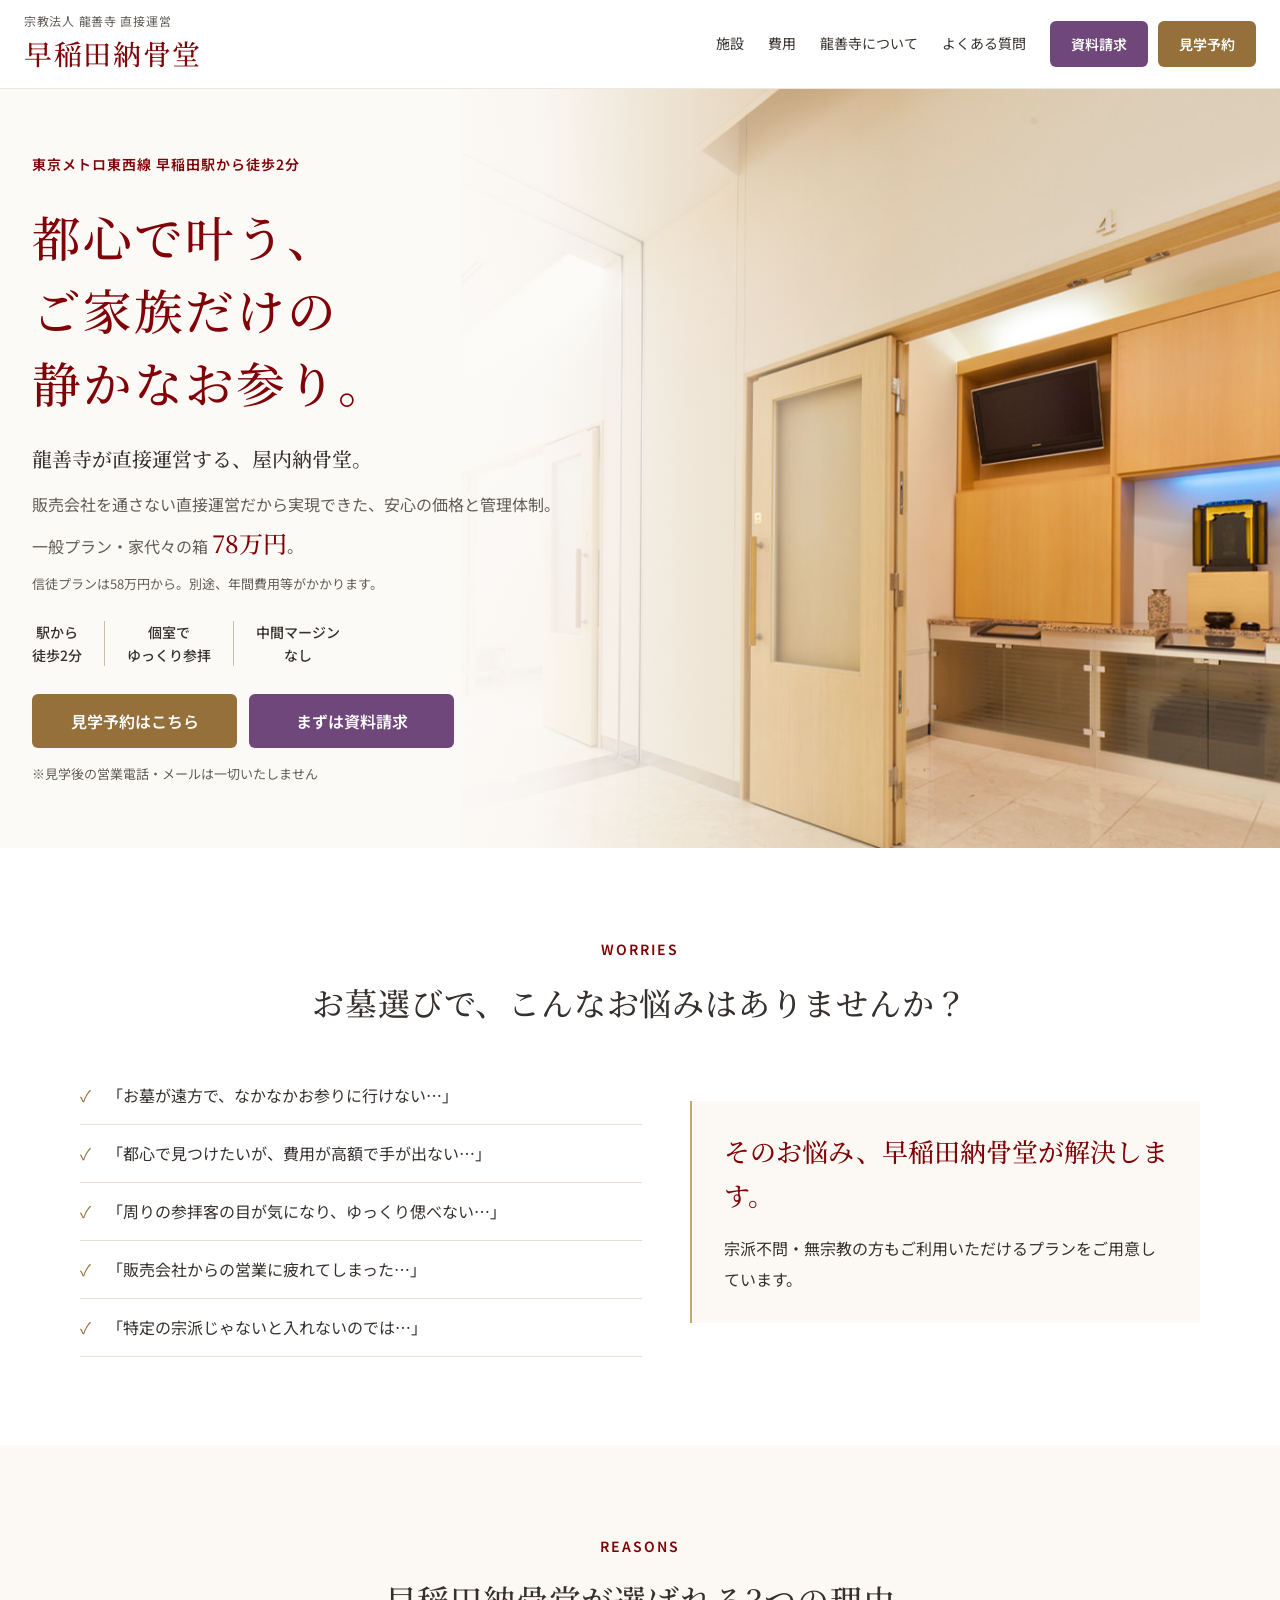
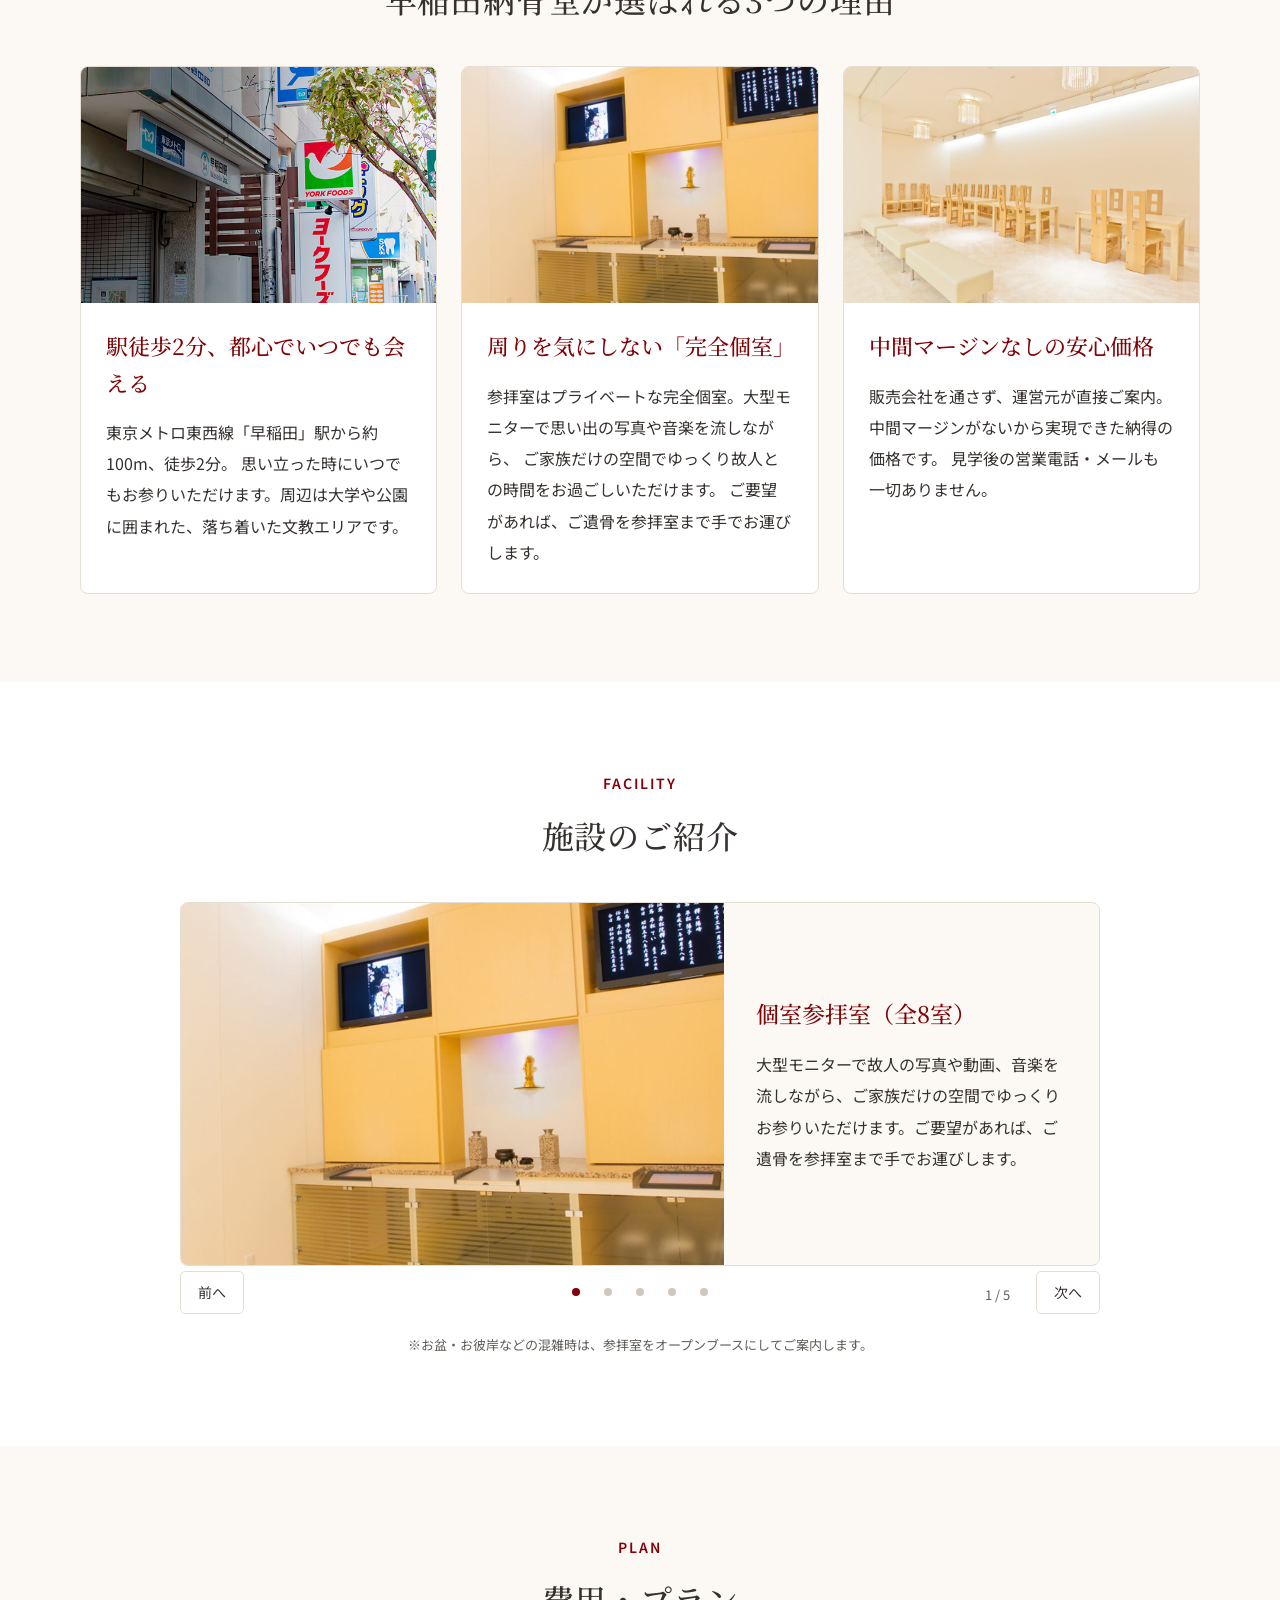
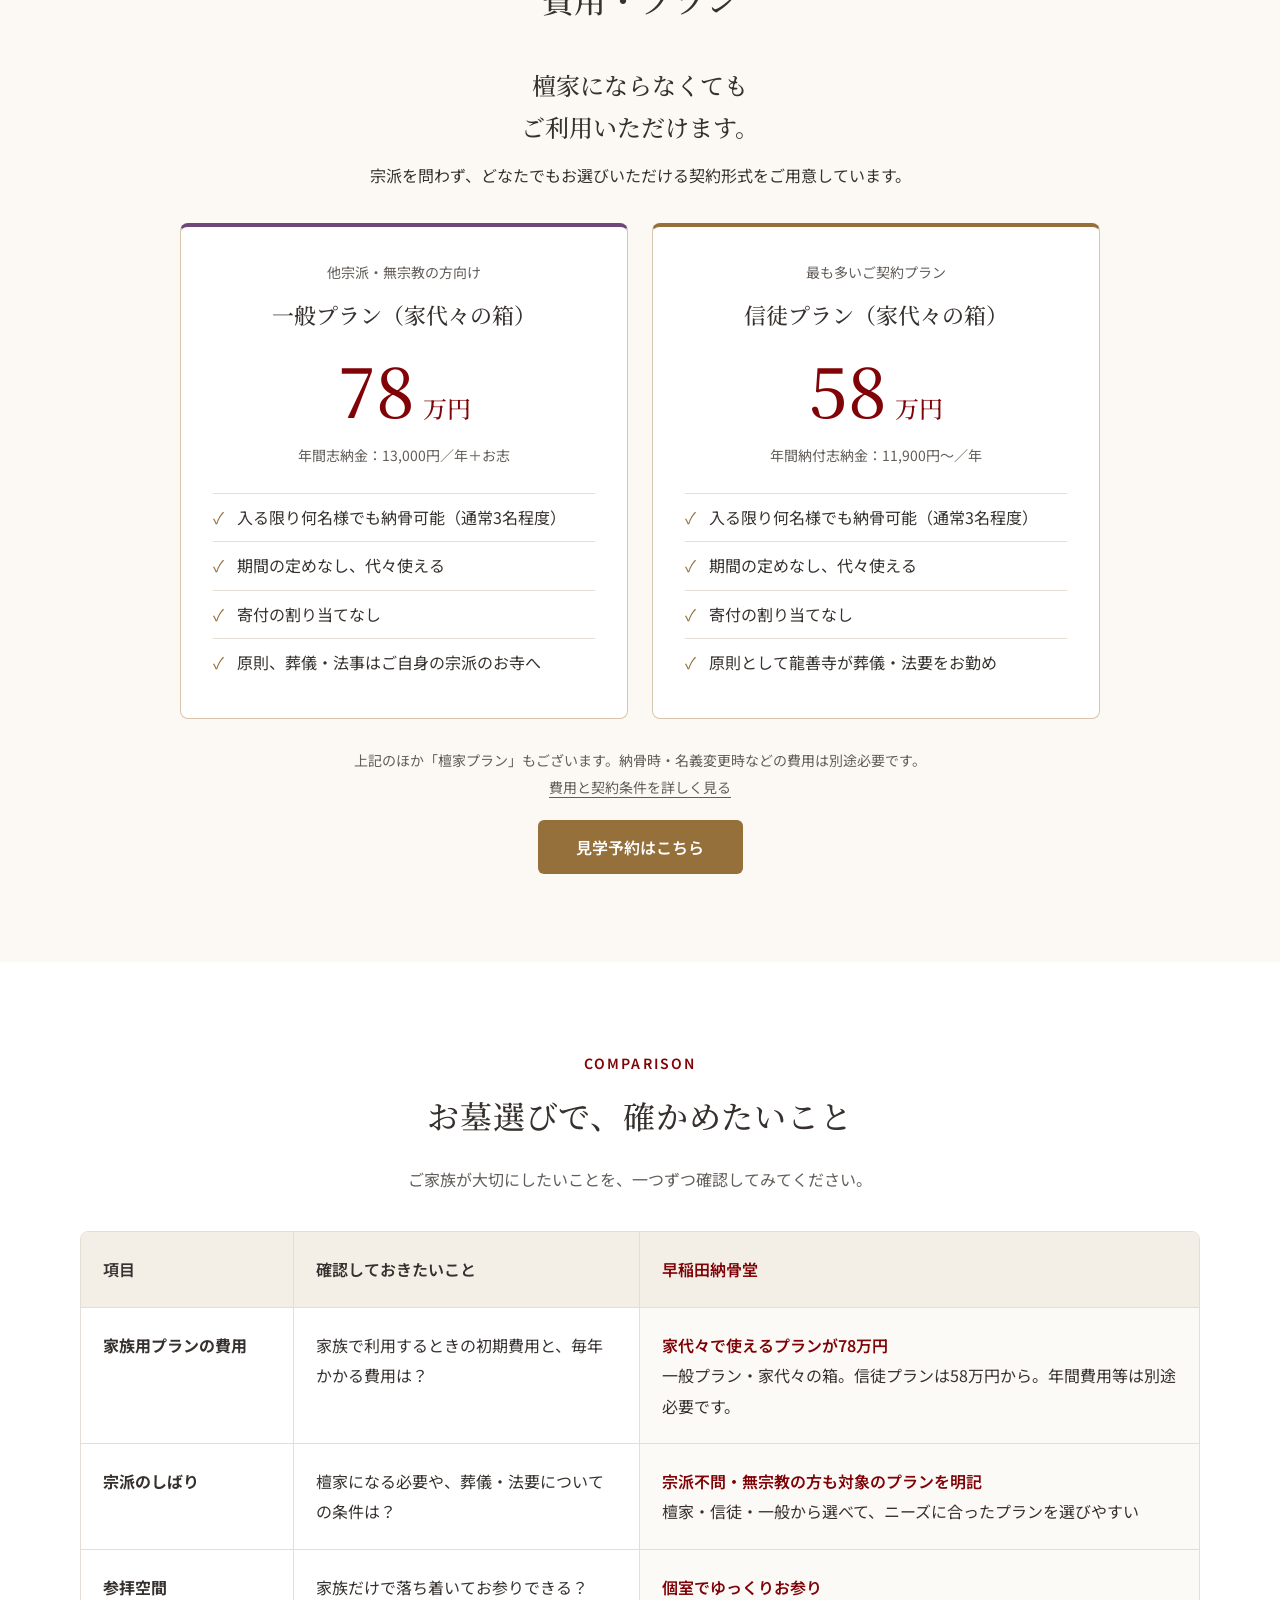
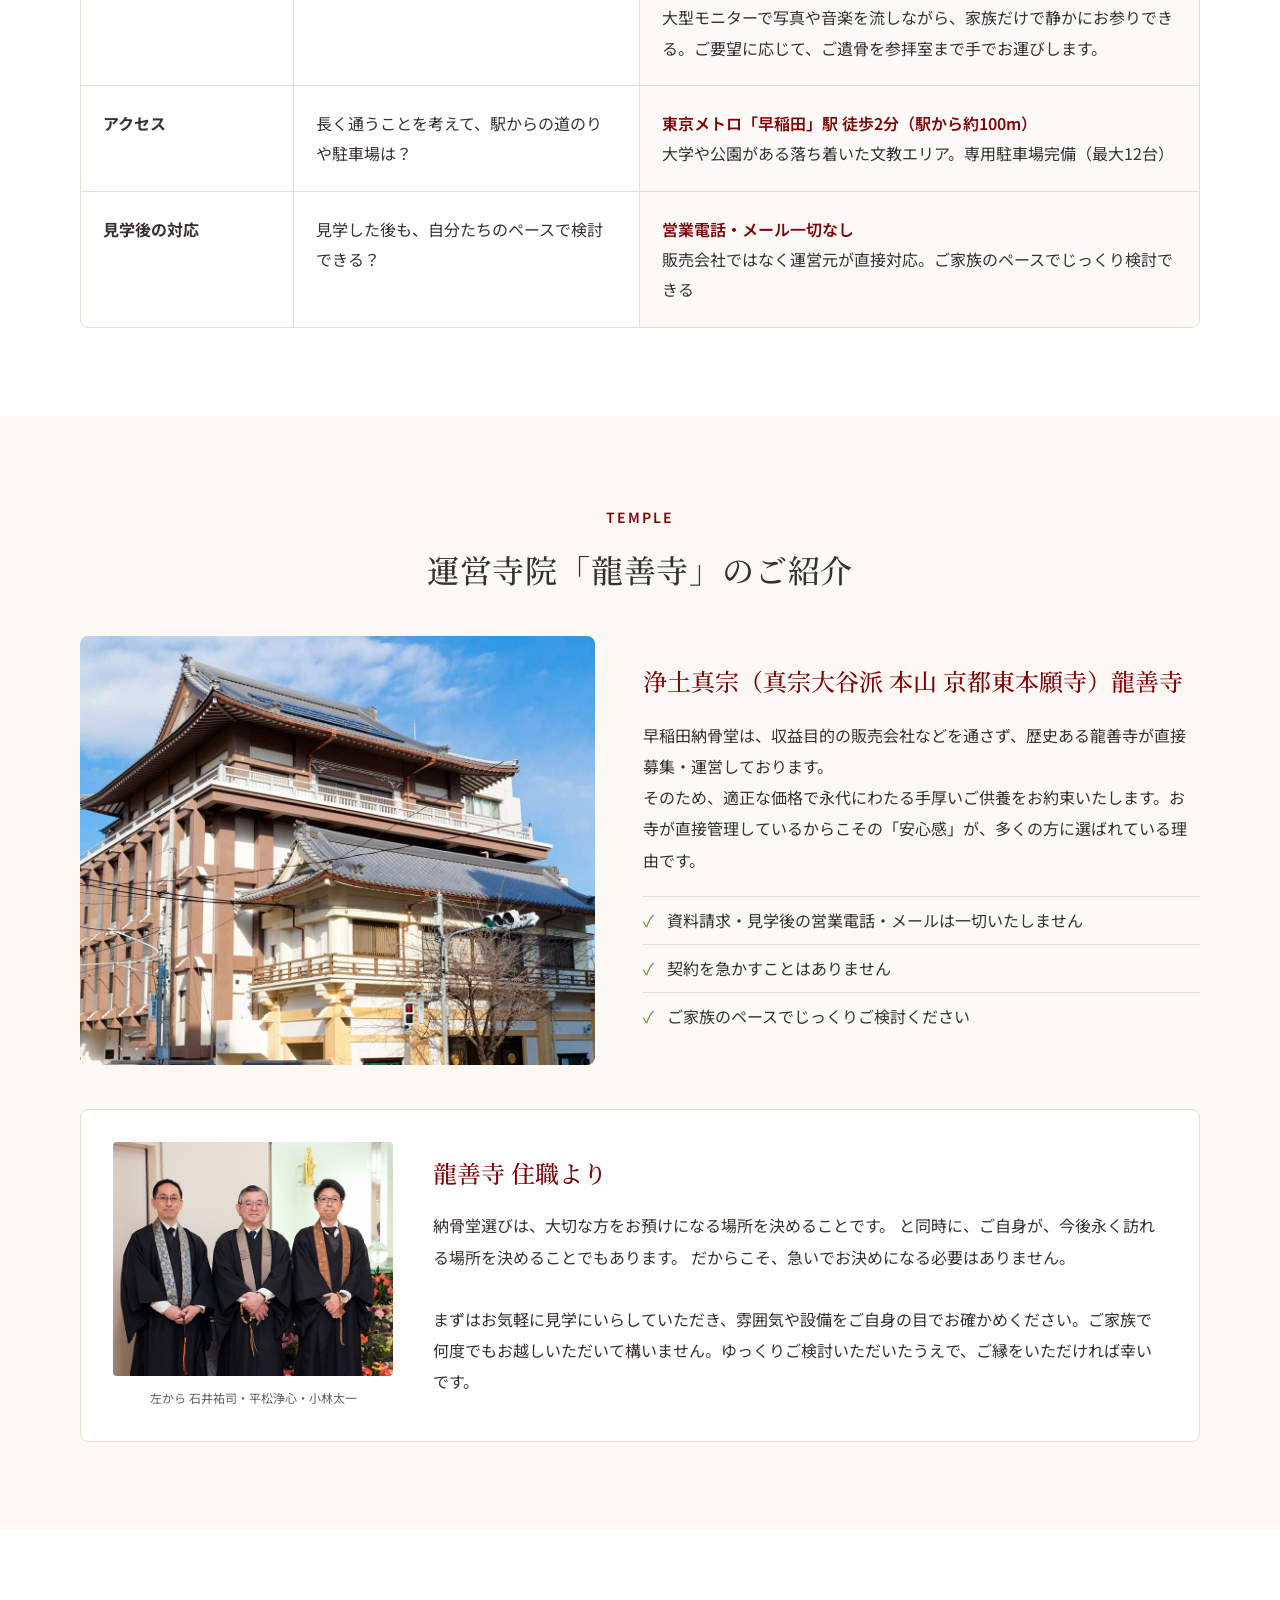
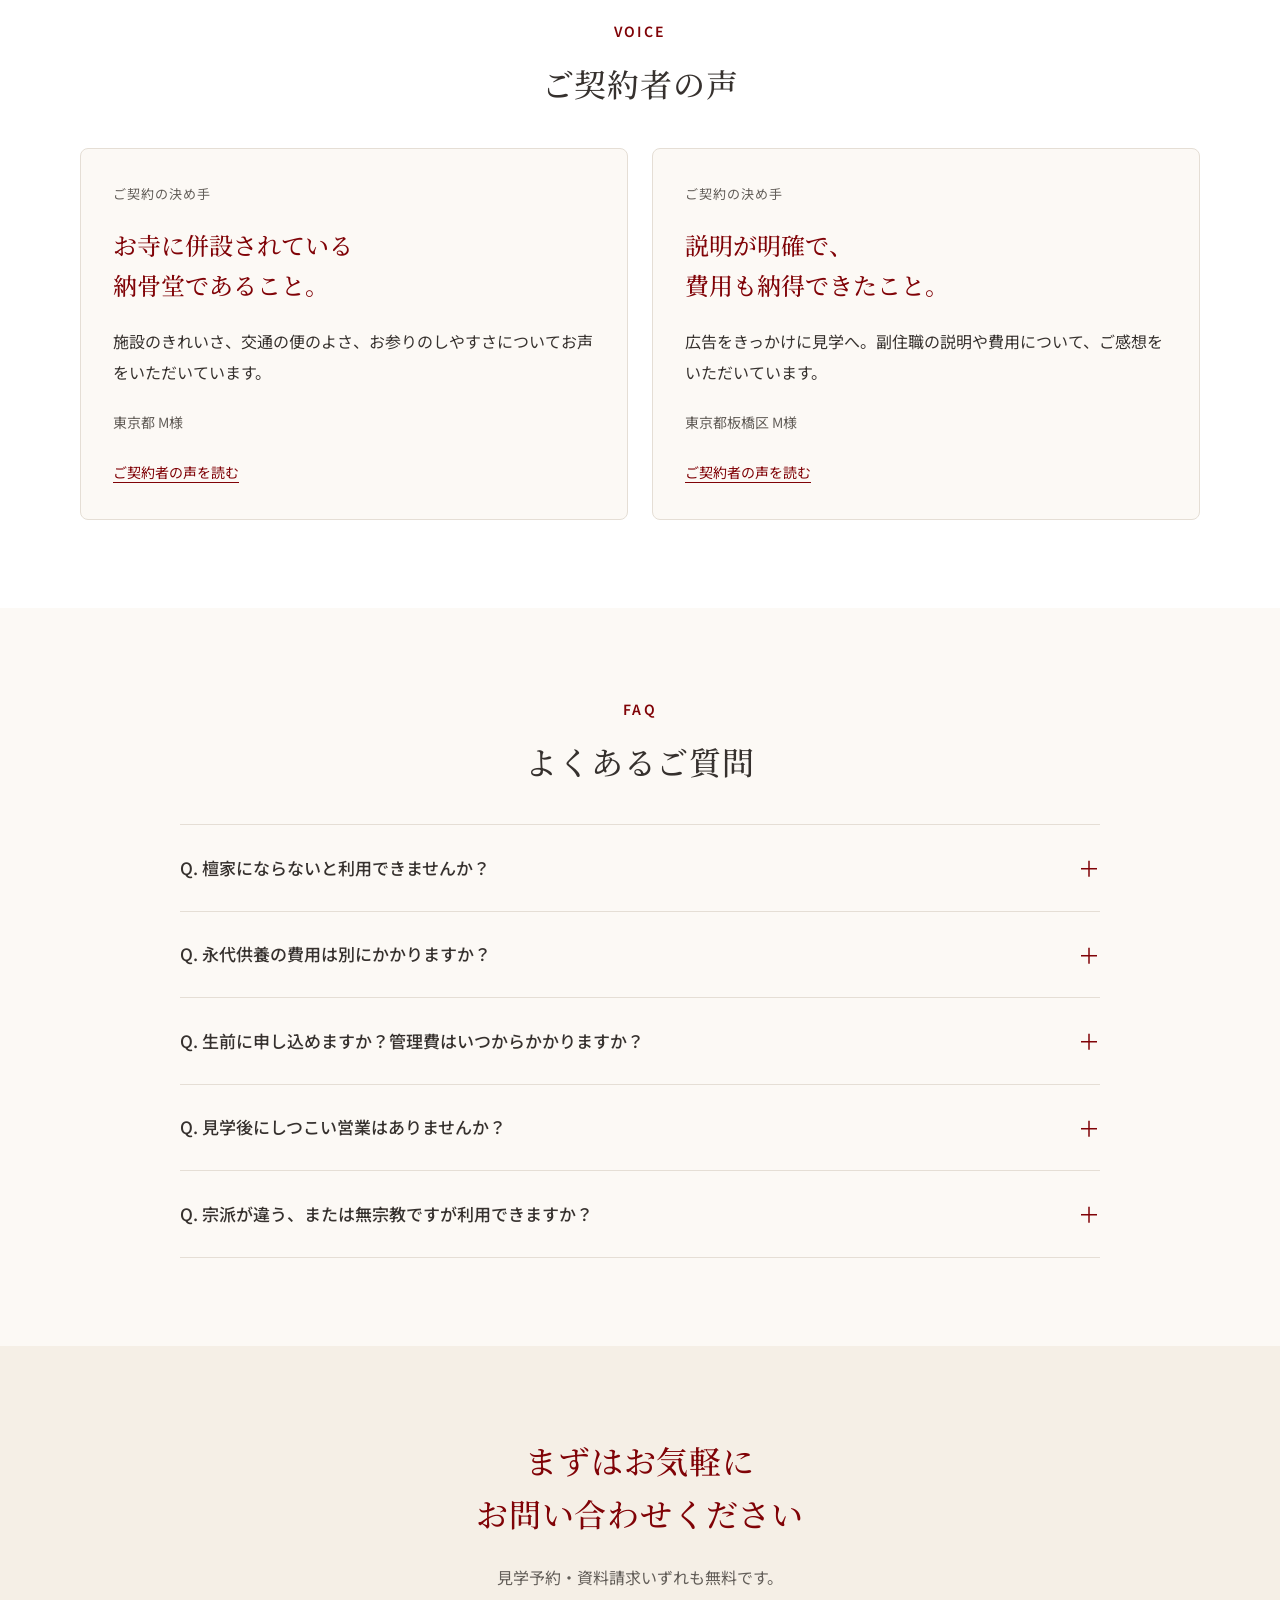
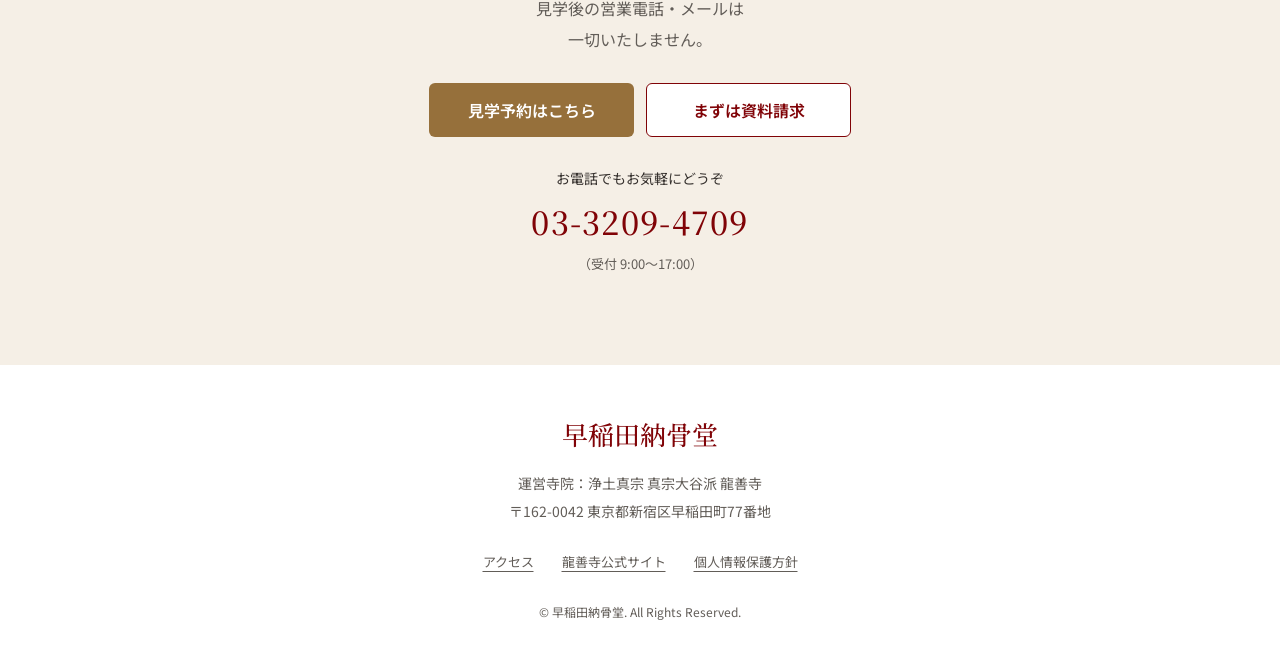
==== commit 1da2ef4d: "Complete Ryuzenji LP preview with official site photos" ====
--- a/design/ryuzenji-nokotsudo-lp/index.html
+++ b/design/ryuzenji-nokotsudo-lp/index.html
@@ -4,1444 +4,25 @@
 <head>
   <meta charset="UTF-8">
   <meta name="viewport" content="width=device-width, initial-scale=1.0">
-  <title>早稲田納骨堂 LPカジュアルプレビュー</title>
-  <style>
-    @import url("https://fonts.googleapis.com/css2?family=Noto+Sans+JP:wght@300;400;500;700&family=Noto+Serif+JP:wght@400;500;600&display=swap");
-
-    :root {
-      --ink: #3a3a3a;
-      --muted: #65615d;
-      --line: #d6d6d6;
-      --soft: #faf9f9;
-      --paper: #efe7da;
-      --purple: #784882;
-      --enji: #800307;
-      --gold: #ca9e59;
-      --green: #28765b;
-      --white: #ffffff;
-      --placeholder: #e9e9e9;
-      --placeholder-dark: #9a9692;
-    }
-
-    * {
-      box-sizing: border-box;
-    }
-
-    html {
-      scroll-behavior: smooth;
-    }
-
-    body {
-      margin: 0;
-      color: var(--ink);
-      background: var(--white);
-      font-family: "Noto Sans JP", "Hiragino Sans", "Yu Gothic", Meiryo, sans-serif;
-      font-weight: 400;
-      line-height: 1.8;
-      letter-spacing: 0;
-    }
-
-    a {
-      color: inherit;
-    }
-
-    img {
-      max-width: 100%;
-      height: auto;
-      display: block;
-    }
-
-    .container {
-      width: min(1120px, calc(100% - 40px));
-      margin: 0 auto;
-    }
-
-    .section {
-      padding: 72px 0;
-      border-bottom: 1px solid var(--line);
-    }
-
-    .section--soft {
-      background: var(--soft);
-    }
-
-    .section-kicker {
-      margin: 0 0 10px;
-      color: var(--enji);
-      font-size: 13px;
-      font-weight: 700;
-      text-align: center;
-      letter-spacing: .08em;
-    }
-
-    .section-heading {
-      margin: 0;
-      color: var(--ink);
-      text-align: center;
-      font-family: "Noto Serif JP", "Yu Mincho", serif;
-      font-size: 32px;
-      font-weight: 500;
-      line-height: 1.55;
-      letter-spacing: 0;
-    }
-
-    .section-lead {
-      max-width: 760px;
-      margin: 18px auto 0;
-      color: var(--muted);
-      text-align: center;
-      font-size: 16px;
-      line-height: 1.9;
-    }
-
-    .placeholder {
-      position: relative;
-      display: grid;
-      min-height: 220px;
-      place-items: center;
-      overflow: hidden;
-      border: 1px solid var(--line);
-      background:
-        linear-gradient(135deg, rgba(255, 255, 255, .36) 0 25%, transparent 25% 50%, rgba(255, 255, 255, .24) 50% 75%, transparent 75%),
-        var(--placeholder);
-      background-size: 28px 28px;
-      color: var(--placeholder-dark);
-      text-align: center;
-      font-size: 13px;
-      font-weight: 700;
-      line-height: 1.7;
-      padding: 24px;
-    }
-
-    .placeholder::after {
-      content: "";
-      position: absolute;
-      inset: 12px;
-      border: 1px solid rgba(255, 255, 255, .65);
-      pointer-events: none;
-    }
-
-    .button {
-      display: inline-flex;
-      min-height: 56px;
-      align-items: center;
-      justify-content: center;
-      padding: 14px 28px;
-      border: 1px solid transparent;
-      background: var(--white);
-      color: var(--ink);
-      text-align: center;
-      text-decoration: none;
-      font-family: "Noto Serif JP", "Yu Mincho", serif;
-      font-size: 17px;
-      font-weight: 500;
-      line-height: 1.45;
-      letter-spacing: 0;
-      transition: opacity .2s ease, background-color .2s ease, color .2s ease;
-    }
-
-    .button:hover {
-      opacity: .86;
-    }
-
-    .button--tour {
-      background: var(--gold);
-      color: var(--white);
-    }
-
-    .button--document {
-      background: var(--purple);
-      color: var(--white);
-    }
-
-    .button--pdf,
-    .button--enji {
-      background: var(--enji);
-      color: var(--white);
-    }
-
-    .button--outline {
-      border-color: var(--enji);
-      color: var(--enji);
-    }
-
-    .button--neutral {
-      border-color: var(--line);
-      color: var(--ink);
-    }
-
-    .site-header {
-      position: sticky;
-      top: 0;
-      z-index: 30;
-      border-bottom: 1px solid var(--line);
-      background: rgba(255, 255, 255, .96);
-      backdrop-filter: blur(6px);
-    }
-
-    .header-inner {
-      width: min(1180px, calc(100% - 40px));
-      min-height: 76px;
-      margin: 0 auto;
-      display: flex;
-      align-items: center;
-      justify-content: space-between;
-      gap: 24px;
-    }
-
-    .site-logo {
-      display: grid;
-      gap: 2px;
-      text-decoration: none;
-    }
-
-    .site-logo__sub {
-      color: var(--muted);
-      font-size: 12px;
-      line-height: 1.3;
-    }
-
-    .site-logo__main {
-      color: var(--enji);
-      font-family: "Noto Serif JP", "Yu Mincho", serif;
-      font-size: 24px;
-      font-weight: 500;
-      line-height: 1.2;
-    }
-
-    .header-actions {
-      display: flex;
-      align-items: center;
-      gap: 10px;
-    }
-
-    .header-phone {
-      margin-right: 8px;
-      color: var(--ink);
-      font-family: "Noto Serif JP", "Yu Mincho", serif;
-      font-size: 24px;
-      line-height: 1;
-      text-decoration: none;
-      white-space: nowrap;
-    }
-
-    .header-actions .button {
-      min-height: 48px;
-      padding: 10px 18px;
-      font-size: 15px;
-    }
-
-    .hero {
-      position: relative;
-      min-height: 680px;
-      display: grid;
-      align-items: center;
-      overflow: hidden;
-      border-bottom: 1px solid var(--line);
-      background: #f2f2f2;
-    }
-
-    .hero .placeholder {
-      position: absolute;
-      inset: 0;
-      min-height: 100%;
-      border: 0;
-      color: rgba(58, 58, 58, .55);
-      font-size: 14px;
-    }
-
-    .hero::before {
-      content: "";
-      position: absolute;
-      inset: 0;
-      z-index: 1;
-      background:
-        linear-gradient(90deg, rgba(255, 255, 255, .94) 0%, rgba(255, 255, 255, .84) 38%, rgba(255, 255, 255, .28) 70%, rgba(255, 255, 255, .12) 100%),
-        linear-gradient(180deg, rgba(255, 255, 255, .35), rgba(255, 255, 255, .12));
-    }
-
-    .hero-inner {
-      position: relative;
-      z-index: 2;
-      width: min(1180px, calc(100% - 40px));
-      margin: 0 auto;
-      padding: 84px 0 72px;
-    }
-
-    .hero-copy {
-      max-width: 650px;
-    }
-
-    .hero-label {
-      margin: 0 0 18px;
-      color: var(--enji);
-      font-weight: 700;
-      letter-spacing: .08em;
-      font-size: 14px;
-    }
-
-    .hero h1 {
-      margin: 0;
-      color: var(--enji);
-      font-family: "Noto Serif JP", "Yu Mincho", serif;
-      font-size: clamp(38px, 6vw, 68px);
-      font-weight: 500;
-      line-height: 1.18;
-      letter-spacing: 0;
-    }
-
-    .hero-catch {
-      margin: 26px 0 0;
-      color: var(--ink);
-      font-family: "Noto Serif JP", "Yu Mincho", serif;
-      font-size: clamp(22px, 3vw, 34px);
-      font-weight: 500;
-      line-height: 1.5;
-    }
-
-    .hero-lead {
-      max-width: 610px;
-      margin: 18px 0 0;
-      color: var(--muted);
-      font-size: 17px;
-      line-height: 2;
-    }
-
-    .hero-points {
-      display: flex;
-      flex-wrap: wrap;
-      gap: 10px;
-      margin: 28px 0 0;
-      padding: 0;
-      list-style: none;
-    }
-
-    .hero-points li {
-      border: 1px solid #dcc7a6;
-      background: rgba(255, 255, 255, .76);
-      color: var(--ink);
-      padding: 9px 14px;
-      font-weight: 700;
-      font-size: 14px;
-    }
-
-    .hero-actions {
-      display: flex;
-      flex-wrap: wrap;
-      gap: 12px;
-      margin-top: 32px;
-    }
-
-    .hero-actions .button {
-      min-width: 220px;
-    }
-
-    .hero-note {
-      margin: 14px 0 0;
-      color: var(--muted);
-      font-size: 13px;
-    }
-
-    .problem {
-      background: var(--white);
-    }
-
-    .problem-grid {
-      display: grid;
-      grid-template-columns: minmax(0, .92fr) minmax(0, 1.08fr);
-      gap: 48px;
-      align-items: center;
-      margin-top: 44px;
-    }
-
-    .problem-list {
-      margin: 0;
-      padding: 0;
-      list-style: none;
-      border-top: 1px solid var(--line);
-    }
-
-    .problem-list li {
-      position: relative;
-      padding: 18px 0 18px 34px;
-      border-bottom: 1px solid var(--line);
-      color: var(--ink);
-      line-height: 1.8;
-    }
-
-    .problem-list li::before {
-      content: "✓";
-      position: absolute;
-      top: 18px;
-      left: 6px;
-      color: var(--green);
-      font-weight: 700;
-    }
-
-    .solution-box {
-      border: 1px solid var(--line);
-      background: var(--soft);
-      padding: 32px;
-    }
-
-    .solution-box h3 {
-      margin: 0;
-      color: var(--ink);
-      font-family: "Noto Serif JP", "Yu Mincho", serif;
-      font-size: 26px;
-      font-weight: 500;
-      line-height: 1.55;
-    }
-
-    .solution-box p {
-      margin: 18px 0 0;
-      color: var(--muted);
-      line-height: 1.9;
-    }
-
-    .reason-list {
-      display: grid;
-      gap: 42px;
-      margin-top: 48px;
-    }
-
-    .reason-item {
-      display: grid;
-      grid-template-columns: minmax(0, .9fr) minmax(0, 1.1fr);
-      gap: 36px;
-      align-items: center;
-    }
-
-    .reason-item:nth-child(even) {
-      grid-template-columns: minmax(0, 1.1fr) minmax(0, .9fr);
-    }
-
-    .reason-item:nth-child(even) .reason-media {
-      order: 2;
-    }
-
-    .reason-media .placeholder {
-      min-height: 330px;
-    }
-
-    .reason-copy {
-      border-left: 1px solid var(--line);
-      padding-left: 28px;
-    }
-
-    .reason-number {
-      display: inline-grid;
-      width: 42px;
-      height: 42px;
-      place-items: center;
-      margin-bottom: 16px;
-      border-radius: 50%;
-      background: var(--paper);
-      color: var(--enji);
-      font-weight: 700;
-    }
-
-    .reason-copy h3 {
-      margin: 0;
-      color: var(--ink);
-      font-family: "Noto Serif JP", "Yu Mincho", serif;
-      font-size: 26px;
-      font-weight: 500;
-      line-height: 1.5;
-    }
-
-    .reason-copy p {
-      margin: 16px 0 0;
-      color: var(--muted);
-      line-height: 1.9;
-    }
-
-    .facility-slider {
-      position: relative;
-      max-width: 820px;
-      margin: 42px auto 0;
-    }
-
-    .facility-window {
-      overflow: hidden;
-      border: 1px solid var(--line);
-      background: var(--white);
-    }
-
-    .facility-track {
-      display: flex;
-      transition: transform .4s ease;
-    }
-
-    .facility-slide {
-      min-width: 100%;
-      padding: 16px;
-      background: var(--white);
-    }
-
-    .facility-slide .placeholder {
-      min-height: 420px;
-    }
-
-    .facility-caption {
-      padding: 20px 4px 4px;
-      display: grid;
-      gap: 8px;
-    }
-
-    .facility-caption h3 {
-      margin: 0;
-      color: var(--ink);
-      font-family: "Noto Serif JP", "Yu Mincho", serif;
-      font-size: 22px;
-      font-weight: 500;
-    }
-
-    .facility-caption p {
-      margin: 0;
-      color: var(--muted);
-      font-size: 15px;
-      line-height: 1.9;
-    }
-
-    .facility-arrow {
-      position: absolute;
-      top: 228px;
-      z-index: 2;
-      width: 46px;
-      height: 56px;
-      border: 1px solid var(--line);
-      background: rgba(255, 255, 255, .94);
-      color: var(--enji);
-      font-family: "Noto Serif JP", "Yu Mincho", serif;
-      font-size: 26px;
-      line-height: 1;
-      cursor: pointer;
-    }
-
-    .facility-arrow:hover {
-      border-color: var(--enji);
-      background: var(--white);
-    }
-
-    .facility-arrow--prev {
-      left: 16px;
-    }
-
-    .facility-arrow--next {
-      right: 16px;
-    }
-
-    .facility-dots {
-      display: flex;
-      justify-content: center;
-      gap: 10px;
-      margin-top: 18px;
-    }
-
-    .facility-dot {
-      width: 10px;
-      height: 10px;
-      padding: 0;
-      border: 1px solid #dcc7a6;
-      border-radius: 50%;
-      background: var(--white);
-      cursor: pointer;
-    }
-
-    .facility-dot.is-active {
-      border-color: var(--enji);
-      background: var(--enji);
-    }
-
-    .plan-intro {
-      display: grid;
-      grid-template-columns: .82fr 1.18fr;
-      gap: 38px;
-      align-items: center;
-      margin-top: 42px;
-    }
-
-    .plan-intro h3 {
-      margin: 0;
-      color: var(--ink);
-      font-family: "Noto Serif JP", "Yu Mincho", serif;
-      font-size: 26px;
-      font-weight: 500;
-      line-height: 1.6;
-    }
-
-    .plan-intro p {
-      margin: 16px 0 0;
-      color: var(--muted);
-      line-height: 1.9;
-    }
-
-    .plan-grid {
-      display: grid;
-      grid-template-columns: repeat(2, minmax(0, 1fr));
-      gap: 18px;
-    }
-
-    .plan-card {
-      border: 1px solid var(--line);
-      background: var(--white);
-      padding: 28px;
-    }
-
-    .plan-label {
-      display: inline-block;
-      margin-bottom: 12px;
-      background: var(--paper);
-      color: var(--enji);
-      padding: 4px 10px;
-      font-size: 12px;
-      font-weight: 700;
-    }
-
-    .plan-card h4 {
-      margin: 0;
-      color: var(--ink);
-      font-family: "Noto Serif JP", "Yu Mincho", serif;
-      font-size: 22px;
-      font-weight: 500;
-      line-height: 1.5;
-    }
-
-    .price {
-      margin: 16px 0 4px;
-      color: var(--enji);
-      font-family: "Noto Serif JP", "Yu Mincho", serif;
-      font-size: 42px;
-      line-height: 1;
-    }
-
-    .price span {
-      font-size: 18px;
-    }
-
-    .plan-note {
-      margin: 0;
-      color: var(--muted);
-      font-size: 13px;
-    }
-
-    .plan-extra-note {
-      width: 100%;
-      margin: 0 0 10px;
-      color: var(--muted);
-      text-align: center;
-      font-size: 14px;
-      line-height: 1.8;
-    }
-
-    .check-list {
-      margin: 20px 0 0;
-      padding: 0;
-      list-style: none;
-      color: var(--muted);
-      font-size: 14px;
-      line-height: 1.8;
-    }
-
-    .check-list li {
-      position: relative;
-      padding-left: 24px;
-      margin-top: 8px;
-    }
-
-    .check-list li::before {
-      content: "✔";
-      position: absolute;
-      top: 0;
-      left: 0;
-      color: var(--green);
-      font-weight: 700;
-    }
-
-    .comparison-wrap {
-      margin-top: 40px;
-      overflow-x: auto;
-      border: 1px solid var(--line);
-      background: var(--white);
-    }
-
-    .comparison-table {
-      width: 100%;
-      min-width: 760px;
-      border-collapse: collapse;
-    }
-
-    .comparison-table th,
-    .comparison-table td {
-      border-bottom: 1px solid var(--line);
-      border-right: 1px solid var(--line);
-      padding: 18px;
-      vertical-align: top;
-      text-align: left;
-    }
-
-    .comparison-table th:last-child,
-    .comparison-table td:last-child {
-      border-right: 0;
-    }
-
-    .comparison-table tr:last-child td {
-      border-bottom: 0;
-    }
-
-    .comparison-table th {
-      background: var(--soft);
-      color: var(--ink);
-      font-family: "Noto Serif JP", "Yu Mincho", serif;
-      font-weight: 500;
-    }
-
-    .comparison-table .waseda {
-      background: #fffdf9;
-      color: var(--ink);
-    }
-
-    .comparison-table .waseda strong {
-      color: var(--enji);
-      font-weight: 700;
-    }
-
-    .temple-grid {
-      display: grid;
-      grid-template-columns: minmax(0, .86fr) minmax(0, 1.14fr);
-      gap: 38px;
-      align-items: center;
-      margin-top: 42px;
-    }
-
-    .temple-grid .placeholder {
-      min-height: 360px;
-    }
-
-    .temple-copy h3 {
-      margin: 0;
-      color: var(--ink);
-      font-family: "Noto Serif JP", "Yu Mincho", serif;
-      font-size: 24px;
-      font-weight: 500;
-      line-height: 1.55;
-    }
-
-    .temple-copy p {
-      margin: 16px 0 0;
-      color: var(--muted);
-      line-height: 1.9;
-    }
-
-    .message {
-      display: grid;
-      grid-template-columns: 150px 1fr;
-      gap: 26px;
-      margin-top: 38px;
-      border: 1px solid var(--line);
-      background: var(--white);
-      padding: 28px;
-    }
-
-    .message .placeholder {
-      min-height: 150px;
-      border-radius: 50%;
-    }
-
-    .message h3 {
-      margin: 0;
-      color: var(--ink);
-      font-family: "Noto Serif JP", "Yu Mincho", serif;
-      font-size: 21px;
-      font-weight: 500;
-    }
-
-    .message p {
-      margin: 12px 0 0;
-      color: var(--muted);
-      line-height: 1.95;
-    }
-
-    .voice-grid {
-      display: grid;
-      grid-template-columns: repeat(3, minmax(0, 1fr));
-      gap: 16px;
-      margin-top: 40px;
-    }
-
-    .voice-card {
-      border: 1px solid var(--line);
-      background: var(--white);
-      padding: 24px;
-    }
-
-    .voice-profile {
-      display: flex;
-      align-items: center;
-      gap: 14px;
-      margin-bottom: 16px;
-    }
-
-    .voice-cutout {
-      flex: 0 0 auto;
-      width: 82px;
-      height: 94px;
-      display: flex;
-      align-items: flex-end;
-      justify-content: center;
-      overflow: hidden;
-    }
-
-    .voice-cutout img {
-      width: auto;
-      height: 94px;
-      max-width: none;
-    }
-
-    .voice-card h3 {
-      margin: 0;
-      color: var(--ink);
-      font-family: "Noto Serif JP", "Yu Mincho", serif;
-      font-size: 18px;
-      font-weight: 500;
-    }
-
-    .voice-card p {
-      margin: 0;
-      color: var(--muted);
-      font-size: 14px;
-      line-height: 1.9;
-    }
-
-    .faq-list {
-      max-width: 900px;
-      margin: 40px auto 0;
-      border-top: 1px solid var(--line);
-    }
-
-    .faq-item {
-      padding: 24px 0;
-      border-bottom: 1px solid var(--line);
-    }
-
-    .faq-q {
-      margin: 0 0 10px;
-      color: var(--ink);
-      font-weight: 700;
-      line-height: 1.8;
-    }
-
-    .faq-a {
-      margin: 0;
-      color: var(--muted);
-      font-size: 15px;
-      line-height: 1.9;
-    }
-
-    .section.final-cta,
-    .section.final-cta:nth-of-type(even) {
-      border-bottom: 0;
-      background: #4a5568;
-      color: var(--white);
-      text-align: center;
-    }
-
-    .final-cta .section-heading,
-    .final-cta .section-lead {
-      color: var(--white);
-    }
-
-    .final-cta .section-lead {
-      opacity: .86;
-    }
-
-    .final-cta .button--tour {
-      border-color: var(--white);
-      background: var(--white);
-      color: #4a5568;
-      box-shadow: none;
-    }
-
-    .final-cta .button--outline {
-      border-color: var(--white);
-      color: var(--white);
-      background: transparent;
-    }
-
-    .phone-box {
-      margin-top: 26px;
-      color: rgba(255, 255, 255, .86);
-    }
-
-    .phone-box a {
-      display: inline-block;
-      margin-top: 4px;
-      color: var(--white);
-      font-family: "Noto Serif JP", "Yu Mincho", serif;
-      font-size: 30px;
-      text-decoration: none;
-      line-height: 1.3;
-    }
-
-    .site-footer {
-      background: #4a5568;
-      color: var(--white);
-      padding: 30px 20px;
-      text-align: center;
-      font-size: 14px;
-    }
-
-    @media (max-width: 980px) {
-      .header-phone {
-        display: none;
-      }
-
-      .problem-grid,
-      .reason-item,
-      .reason-item:nth-child(even),
-      .plan-intro,
-      .temple-grid {
-        grid-template-columns: 1fr;
-      }
-
-      .reason-item:nth-child(even) .reason-media {
-        order: 0;
-      }
-
-      .plan-grid,
-      .voice-grid {
-        grid-template-columns: 1fr;
-      }
-    }
-
-    @media (max-width: 720px) {
-      .container,
-      .header-inner,
-      .hero-inner {
-        width: min(100% - 32px, 1120px);
-      }
-
-      .section {
-        padding: 52px 0;
-      }
-
-      .section-heading {
-        font-size: 25px;
-      }
-
-      .section-lead {
-        font-size: 15px;
-      }
-
-      .site-header {
-        position: static;
-      }
-
-      .header-inner {
-        min-height: auto;
-        padding: 14px 0;
-        align-items: flex-start;
-        flex-direction: column;
-      }
-
-      .header-actions {
-        width: 100%;
-        display: grid;
-        grid-template-columns: 1fr 1fr;
-      }
-
-      .header-actions .button {
-        width: 100%;
-        padding: 11px 12px;
-        font-size: 14px;
-      }
-
-      .hero {
-        min-height: auto;
-      }
-
-      .hero::before {
-        background:
-          linear-gradient(180deg, rgba(255, 255, 255, .94), rgba(255, 255, 255, .72) 72%, rgba(255, 255, 255, .58));
-      }
-
-      .hero-inner {
-        padding: 72px 0 60px;
-      }
-
-      .hero h1 {
-        font-size: 42px;
-      }
-
-      .hero-catch {
-        font-size: 24px;
-      }
-
-      .hero-lead {
-        font-size: 15px;
-      }
-
-      .hero-actions {
-        display: grid;
-      }
-
-      .hero-actions .button {
-        width: 100%;
-        min-width: 0;
-      }
-
-      .hero-points {
-        display: grid;
-        grid-template-columns: repeat(3, minmax(0, 1fr));
-        gap: 8px;
-      }
-
-      .hero-points li {
-        padding: 8px;
-        text-align: center;
-        font-size: 12px;
-      }
-
-      .problem-grid,
-      .reason-list,
-      .facility-slider,
-      .plan-intro,
-      .temple-grid {
-        margin-top: 32px;
-      }
-
-      .solution-box,
-      .plan-card,
-      .voice-card,
-      .message {
-        padding: 22px;
-      }
-
-      .reason-copy {
-        padding-left: 18px;
-      }
-
-      .reason-copy h3,
-      .solution-box h3 {
-        font-size: 22px;
-      }
-
-      .facility-slide .placeholder {
-        min-height: 300px;
-      }
-
-      .facility-arrow {
-        top: 174px;
-        width: 40px;
-        height: 48px;
-        font-size: 22px;
-      }
-
-      .message {
-        grid-template-columns: 1fr;
-      }
-
-      .message .placeholder {
-        width: 140px;
-        min-height: 140px;
-      }
-
-      .button {
-        width: 100%;
-        min-width: 0;
-        font-size: 15px;
-      }
-
-      .phone-box a {
-        font-size: 26px;
-      }
-    }
-
-    /* Casual preview: 早稲田納骨堂らしさを残しつつ、ペットLPに近い親しみやすさを足す */
-    body {
-      background: #fbfaf7;
-    }
-
-    .site-header {
-      border-bottom: 0;
-      position: sticky;
-      top: 0;
-      z-index: 30;
-      box-shadow: 0 6px 24px rgba(58, 58, 58, .08);
-    }
-
-    .header-inner {
-      min-height: 64px;
-      justify-content: flex-start;
-      gap: 18px;
-    }
-
-    .site-logo {
-      flex: 1 1 auto;
-      min-width: 0;
-    }
-
-    .header-actions {
-      flex: 0 0 auto;
-      width: auto;
-      margin-left: auto;
-      display: flex;
-      gap: 8px;
-    }
-
-    .header-actions .button {
-      min-width: 88px;
-      min-height: 40px;
-      width: auto;
-      padding: 8px 14px;
-      font-size: 13px;
-      white-space: nowrap;
-    }
-
-    .button {
-      border-radius: 8px;
-    }
-
-    .section {
-      border-bottom: 0;
-    }
-
-    .section:nth-of-type(even) {
-      background: #fffdf9;
-    }
-
-    .section-heading {
-      font-size: 30px;
-    }
-
-    .section-kicker {
-      display: table;
-      margin-right: auto;
-      margin-left: auto;
-      padding: 5px 14px;
-      border: 1px solid #dcc7a6;
-      border-radius: 999px;
-      background: #fff;
-      color: var(--enji);
-      letter-spacing: 0;
-    }
-
-    .placeholder,
-    .problem-list li,
-    .solution-box,
-    .reason-item,
-    .facility-window,
-    .plan-card,
-    .comparison-wrap,
-    .message,
-    .voice-card {
-      border-radius: 8px;
-    }
-
-    .hero {
-      min-height: 650px;
-      background: #f4eee5;
-    }
-
-    .hero::before {
-      background:
-        linear-gradient(90deg, rgba(255, 255, 255, .96) 0%, rgba(255, 255, 255, .86) 50%, rgba(255, 255, 255, .42) 100%),
-        linear-gradient(180deg, rgba(247, 240, 231, .22), rgba(247, 240, 231, .5));
-    }
-
-    .hero-copy {
-      max-width: 680px;
-      padding: 36px;
-      border: 1px solid #eadcc9;
-      border-radius: 8px;
-      background: rgba(255, 255, 255, .82);
-      box-shadow: 0 18px 42px rgba(58, 58, 58, .08);
-    }
-
-    .hero-label {
-      display: inline-block;
-      margin-bottom: 16px;
-      padding: 6px 14px;
-      border-radius: 999px;
-      background: #f5eadb;
-      color: var(--enji);
-      letter-spacing: 0;
-    }
-
-    .hero h1 {
-      font-size: clamp(40px, 6vw, 64px);
-    }
-
-    .hero-catch {
-      color: var(--ink);
-      font-size: clamp(22px, 3vw, 32px);
-    }
-
-    .hero-points li {
-      border-radius: 8px;
-      background: #fff;
-      box-shadow: 0 4px 14px rgba(58, 58, 58, .05);
-    }
-
-    .problem-grid {
-      grid-template-columns: minmax(0, 1fr) minmax(0, .9fr);
-      gap: 30px;
-    }
-
-    .problem-list {
-      display: grid;
-      gap: 12px;
-      border-top: 0;
-    }
-
-    .problem-list li {
-      border: 1px solid var(--line);
-      background: #fff;
-      padding: 16px 18px 16px 42px;
-      box-shadow: 0 8px 22px rgba(58, 58, 58, .04);
-    }
-
-      .problem-list li::before {
-      top: 17px;
-      left: 20px;
-    }
-
-    .solution-box {
-      background: #fff7ee;
-      box-shadow: 0 10px 28px rgba(58, 58, 58, .06);
-    }
-
-    .reason-list {
-      grid-template-columns: repeat(3, minmax(0, 1fr));
-      gap: 18px;
-    }
-
-    .reason-item,
-    .reason-item:nth-child(even) {
-      display: block;
-      grid-template-columns: none;
-      border: 1px solid var(--line);
-      background: #fff;
-      overflow: hidden;
-      box-shadow: 0 10px 26px rgba(58, 58, 58, .05);
-    }
-
-    .reason-item:nth-child(even) .reason-media {
-      order: 0;
-    }
-
-    .reason-media .placeholder {
-      min-height: 220px;
-      border: 0;
-      border-radius: 8px 8px 0 0;
-    }
-
-    .reason-copy {
-      border-left: 0;
-      padding: 24px;
-    }
-
-    .reason-number {
-      margin-bottom: 12px;
-    }
-
-    .reason-copy h3 {
-      font-size: 22px;
-    }
-
-    .facility-slider {
-      max-width: 880px;
-    }
-
-    .facility-window,
-    .plan-card,
-    .comparison-wrap,
-    .message,
-    .voice-card {
-      box-shadow: 0 10px 28px rgba(58, 58, 58, .05);
-    }
-
-    .facility-arrow {
-      border-radius: 8px;
-    }
-
-    .plan-intro {
-      grid-template-columns: .9fr 1.1fr;
-    }
-
-    .plan-card {
-      border-color: #eadcc9;
-    }
-
-    .plan-label {
-      border-radius: 999px;
-    }
-
-    .comparison-table th {
-      background: #f6efe7;
-    }
-
-    .comparison-table .waseda {
-      background: #fff9f1;
-    }
-
-    .comparison-table td:nth-child(2)::before,
-    .comparison-table td:nth-child(3)::before {
-      display: none;
-    }
-
-    .temple-grid .placeholder {
-      min-height: 320px;
-    }
-
-    .voice-card {
-      border-color: #eadcc9;
-      background: #fff;
-    }
-
-    @media (max-width: 980px) {
-      .reason-list {
-        grid-template-columns: 1fr;
-      }
-
-      .problem-grid,
-      .plan-intro {
-        grid-template-columns: 1fr;
-      }
-    }
-
-    @media (max-width: 720px) {
-      .site-header {
-        position: sticky;
-      }
-
-      .header-inner {
-        min-height: 58px;
-        padding: 8px 0;
-        align-items: center;
-        flex-direction: row;
-        gap: 10px;
-      }
-
-      .site-logo__sub {
-        font-size: 10px;
-      }
-
-      .site-logo__main {
-        font-size: 20px;
-        line-height: 1.25;
-      }
-
-      .header-actions {
-        width: auto;
-        display: flex;
-        grid-template-columns: none;
-        gap: 6px;
-      }
-
-      .header-actions .button {
-        min-width: 74px;
-        min-height: 36px;
-        width: auto;
-        padding: 7px 10px;
-        font-size: 12px;
-      }
-
-      .hero-copy {
-        padding: 24px;
-      }
-
-      .hero h1 {
-        font-size: 40px;
-      }
-
-      .section-heading {
-        font-size: 25px;
-      }
-
-      .comparison-wrap {
-        overflow: visible;
-        border: 0;
-        background: transparent;
-        box-shadow: none;
-      }
-
-      .comparison-table {
-        min-width: 0;
-        display: block;
-      }
-
-      .comparison-table thead {
-        display: none;
-      }
-
-      .comparison-table tbody,
-      .comparison-table tr,
-      .comparison-table td {
-        display: block;
-        width: 100%;
-      }
-
-      .comparison-table tr {
-        margin-bottom: 16px;
-        border: 1px solid #eadcc9;
-        border-radius: 8px;
-        background: #fff;
-        box-shadow: 0 10px 28px rgba(58, 58, 58, .05);
-        overflow: hidden;
-      }
-
-      .comparison-table td {
-        border-right: 0;
-        border-bottom: 1px solid var(--line);
-        padding: 14px 16px;
-      }
-
-      .comparison-table td:first-child {
-        background: #f6efe7;
-        color: var(--ink);
-        font-family: "Noto Serif JP", "Yu Mincho", serif;
-        font-size: 18px;
-        font-weight: 500;
-      }
-
-      .comparison-table td:nth-child(2),
-      .comparison-table td:nth-child(3) {
-        font-size: 14px;
-      }
-
-      .comparison-table td:nth-child(2)::before,
-      .comparison-table td:nth-child(3)::before {
-        display: block;
-        margin-bottom: 6px;
-        color: var(--muted);
-        font-size: 12px;
-        font-weight: 700;
-      }
-
-      .comparison-table td:nth-child(2)::before {
-        content: "一般的な都心の納骨堂";
-      }
-
-      .comparison-table td:nth-child(3)::before {
-        content: "早稲田納骨堂";
-        color: var(--enji);
-      }
-
-      .comparison-table td:last-child {
-        border-bottom: 0;
-      }
-    }
-  </style>
+  <title>早稲田納骨堂｜ご家族だけの静かなお参り</title>
+  <meta name="description" content="早稲田駅から徒歩2分。龍善寺が直接運営する早稲田納骨堂。個室参拝室や費用・プランをご紹介。ご家族のペースでゆっくりご見学いただけます。">
+  <meta name="robots" content="noindex, nofollow">
+  <meta name="theme-color" content="#800307">
+  <link rel="preconnect" href="https://fonts.googleapis.com">
+  <link rel="preconnect" href="https://fonts.gstatic.com" crossorigin>
+  <link href="https://fonts.googleapis.com/css2?family=Noto+Sans+JP:wght@400;500;600;700&family=Noto+Serif+JP:wght@400;500;600&display=swap" rel="stylesheet">
+  <link rel="preload" as="image" href="assets/lp-photos/feature-img03.jpg">
+  <link rel="stylesheet" href="assets/lp-complete.css">
 </head>
 
-<body>
+<body id="top">
+  <a class="skip-link" href="#main">本文へ移動</a>
   <header class="site-header">
     <div class="header-inner">
-      <a class="site-logo" href="#">
-        <span class="site-logo__main">早稲田納骨堂</span>
+      <a class="site-logo" href="#top">
+        <span class="site-logo__sub">宗教法人 龍善寺 直接運営</span><span class="site-logo__main">早稲田納骨堂</span>
       </a>
+      <nav class="header-nav" aria-label="ページ内メニュー"><a href="#facility">施設</a><a href="#plan">費用</a><a href="#temple">龍善寺について</a><a href="#faq">よくある質問</a></nav>
       <div class="header-actions">
         <a class="button button--document" href="https://wasedanokotsudo.jp/contact/">資料請求</a>
         <a class="button button--tour" href="https://wasedanokotsudo.jp/reservation/">見学予約</a>
@@ -1449,21 +30,21 @@
     </div>
   </header>
 
-  <main>
+  <main id="main">
     <section class="hero">
-      <div class="placeholder">[ メインビジュアル画像：明るい個室参拝室 ＋ 大型モニターに故人の写真が映る様子 ]</div>
+      <img class="hero-photo" src="assets/lp-photos/feature-img03.jpg" alt="個室参拝室と明るいロビーが続く早稲田納骨堂の内観" width="1300" height="800" fetchpriority="high">
       <div class="hero-inner">
         <div class="hero-copy">
-          <h1>
-            都心で叶う、<br class="sp-br">ご家族だけの静かなお参り。<br>早稲田駅から徒歩2分の<br class="sp-br">完全個室納骨堂
-          </h1>
+          <p class="hero-label">東京メトロ東西線 早稲田駅から徒歩2分</p>
+          <h1>都心で叶う、<br>ご家族だけの<br>静かなお参り。</h1>
+          <p class="hero-catch">龍善寺が直接運営する、屋内納骨堂。</p>
           <p class="hero-lead">
             販売会社を通さない直接運営だから<br class="sp-br">実現できた、安心の価格と管理体制。<br>
-            家代々使えるプランが<strong>78万円</strong>から。
+            一般プラン・家代々の箱 <strong>78万円</strong>。<br><span class="hero-price-note">信徒プランは58万円から。別途、年間費用等がかかります。</span>
           </p>
           <ul class="hero-points" aria-label="早稲田納骨堂の特徴">
             <li>駅から<br>徒歩2分</li>
-            <li>全室<br>完全個室</li>
+            <li>個室で<br>ゆっくり参拝</li>
             <li>中間マージン<br>なし</li>
           </ul>
           <div class="hero-actions">
@@ -1504,10 +85,10 @@
         <div class="reason-list">
           <article class="reason-item">
             <div class="reason-media">
-              <div class="placeholder">[ 写真：駅出口から見える外観 ]</div>
+              <img class="section-photo" src="assets/lp-photos/characteristic__img01.jpg" alt="東京メトロ東西線・早稲田駅の出口" width="700" height="400" loading="lazy" decoding="async">
             </div>
             <div class="reason-copy">
-              <h3>① 駅徒歩2分、都心でいつでも会える</h3>
+              <h3>駅徒歩2分、都心でいつでも会える</h3>
               <p>
                 東京メトロ東西線「早稲田」駅から約100m、徒歩2分。
                 思い立った時にいつでもお参りいただけます。周辺は大学や公園に囲まれた、落ち着いた文教エリアです。
@@ -1517,24 +98,24 @@
 
           <article class="reason-item">
             <div class="reason-media">
-              <div class="placeholder">[ 写真：個室で家族がモニターを見ている様子 ]</div>
+              <img class="section-photo" src="assets/lp-photos/sanpaishitu02.jpg" alt="大型モニターを備えた個室の参拝室" width="1000" height="660" loading="lazy" decoding="async">
             </div>
             <div class="reason-copy">
-              <h3>② 周りを気にしない「完全個室」</h3>
+              <h3>周りを気にしない「完全個室」</h3>
               <p>
                 参拝室はプライベートな完全個室。大型モニターで思い出の写真や音楽を流しながら、
                 ご家族だけの空間でゆっくり故人との時間をお過ごしいただけます。
-                自動搬送式ではなく、ご遺骨を手で運んでお迎えできるのも特徴です。
+                ご要望があれば、ご遺骨を参拝室まで手でお運びします。
               </p>
             </div>
           </article>
 
           <article class="reason-item">
             <div class="reason-media">
-              <div class="placeholder">[ 写真：明るいロビー or 受付の様子 ]</div>
+              <img class="section-photo" src="assets/lp-photos/machiai02.jpg" alt="参拝後にゆっくり過ごせる明るい待合ロビー" width="1000" height="660" loading="lazy" decoding="async">
             </div>
             <div class="reason-copy">
-              <h3>③ 中間マージンなしの安心価格</h3>
+              <h3>中間マージンなしの安心価格</h3>
               <p>
                 販売会社を通さず、運営元が直接ご案内。中間マージンがないから実現できた納得の価格です。
                 見学後の営業電話・メールも一切ありません。
@@ -1545,26 +126,26 @@
       </div>
     </section>
 
-    <section class="section">
+    <section class="section" id="facility">
       <div class="container">
         <p class="section-kicker">FACILITY</p>
         <h2 class="section-heading">施設のご紹介</h2>
         <div class="facility-slider" aria-label="施設写真スライダー">
-          <button class="facility-arrow facility-arrow--prev" type="button" aria-label="前の施設写真へ" data-facility-prev>&#10094;</button>
-          <button class="facility-arrow facility-arrow--next" type="button" aria-label="次の施設写真へ" data-facility-next>&#10095;</button>
-          <div class="facility-window">
+          <button class="facility-arrow facility-arrow--prev" type="button" aria-label="前の施設写真へ" data-facility-prev>前へ</button>
+          <button class="facility-arrow facility-arrow--next" type="button" aria-label="次の施設写真へ" data-facility-next>次へ</button>
+          <div class="facility-window" tabindex="0" aria-label="施設写真。左右の矢印キーで切り替え">
             <div class="facility-track" id="facilityTrack">
               <article class="facility-slide">
-                <div class="placeholder">[ 写真：参拝室の内観 ]</div>
+                <img class="facility-photo" src="assets/lp-photos/sanpaishitu02.jpg" alt="写真や音楽とともにお参りできる個室参拝室" width="1000" height="660" loading="lazy" decoding="async">
                 <div class="facility-caption">
-                  <h3>参拝室（全8室・完全個室）</h3>
+                  <h3>個室参拝室（全8室）</h3>
                   <p>
-                    大型モニターで故人の写真や動画、音楽を流しながら、ご家族だけの空間でゆっくりお参りいただけます。ご遺骨は自動搬送ではなく、手で運んでお迎えできます。
+                    大型モニターで故人の写真や動画、音楽を流しながら、ご家族だけの空間でゆっくりお参りいただけます。ご要望があれば、ご遺骨を参拝室まで手でお運びします。
                   </p>
                 </div>
               </article>
               <article class="facility-slide">
-                <div class="placeholder">[ 写真：モニターに遺影が映っている様子 ]</div>
+                <img class="facility-photo" src="assets/lp-photos/feature-img-s03.jpg" alt="思い出の写真を映した参拝室の大型モニター" width="850" height="600" loading="lazy" decoding="async">
                 <div class="facility-caption">
                   <h3>大型モニター</h3>
                   <p>
@@ -1573,7 +154,7 @@
                 </div>
               </article>
               <article class="facility-slide">
-                <div class="placeholder">[ 写真：明るいロビー・待合室 ]</div>
+                <img class="facility-photo" src="assets/lp-photos/machiai02.jpg" alt="椅子とテーブルを備えた屋内ロビー" width="1000" height="660" loading="lazy" decoding="async">
                 <div class="facility-caption">
                   <h3>ロビー・待合室</h3>
                   <p>
@@ -1582,7 +163,7 @@
                 </div>
               </article>
               <article class="facility-slide">
-                <div class="placeholder">[ 写真：ロビーの花立て・お花 ]</div>
+                <img class="facility-photo" src="assets/lp-photos/flower01.jpg" alt="お参りの後のお花をお供えできるロビーの花立て" width="1000" height="660" loading="lazy" decoding="async">
                 <div class="facility-caption">
                   <h3>お花のお供え</h3>
                   <p>
@@ -1591,7 +172,7 @@
                 </div>
               </article>
               <article class="facility-slide">
-                <div class="placeholder">[ 写真：専用駐車場 ]</div>
+                <img class="facility-photo" src="assets/lp-photos/parking.jpg" alt="早稲田通り沿いにある龍善寺の専用駐車場" width="1000" height="660" loading="lazy" decoding="async">
                 <div class="facility-caption">
                   <h3>専用駐車場</h3>
                   <p>
@@ -1601,6 +182,7 @@
               </article>
             </div>
           </div>
+          <p class="facility-counter" aria-live="polite"><span id="facilityCount">1</span> / 5</p>
           <div class="facility-dots" id="facilityDots" aria-label="施設写真のページ切り替え">
             <button class="facility-dot is-active" type="button" aria-label="1枚目を表示"></button>
             <button class="facility-dot" type="button" aria-label="2枚目を表示"></button>
@@ -1609,10 +191,11 @@
             <button class="facility-dot" type="button" aria-label="5枚目を表示"></button>
           </div>
         </div>
-      </div>
-    </section>
-
-    <section class="section section--soft">
+        <p class="facility-note">※お盆・お彼岸などの混雑時は、参拝室をオープンブースにしてご案内します。</p>
+      </div>
+    </section>
+
+    <section class="section section--soft" id="plan">
       <div class="container">
         <p class="section-kicker">PLAN</p>
         <h2 class="section-heading">費用・プラン</h2>
@@ -1628,30 +211,30 @@
               <span class="plan-label">他宗派・無宗教の方向け</span>
               <h4>一般プラン（家代々の箱）</h4>
               <div class="price">78<span>万円</span></div>
-              <p class="plan-note">※年間管理費：15,000円〜／年</p>
+              <p class="plan-note">年間志納金：13,000円／年＋お志</p>
               <ul class="check-list">
                 <li>入る限り何名様でも納骨可能（通常3名程度）</li>
                 <li>期間の定めなし、代々使える</li>
                 <li>寄付の割り当てなし</li>
-                <li>ご希望時のみ龍善寺に葬儀・法要を依頼可能</li>
+                <li>原則、葬儀・法事はご自身の宗派のお寺へ</li>
               </ul>
             </article>
             <article class="plan-card">
               <span class="plan-label">最も多いご契約プラン</span>
               <h4>信徒プラン（家代々の箱）</h4>
               <div class="price">58<span>万円</span></div>
-              <p class="plan-note">※年間管理費：11,900円〜／年</p>
+              <p class="plan-note">年間納付志納金：11,900円〜／年</p>
               <ul class="check-list">
                 <li>入る限り何名様でも納骨可能（通常3名程度）</li>
                 <li>期間の定めなし、代々使える</li>
                 <li>寄付の割り当てなし</li>
-                <li>今後の葬儀・法要を龍善寺にご依頼可能</li>
+                <li>原則として龍善寺が葬儀・法要をお勤め</li>
               </ul>
             </article>
           </div>
         </div>
         <div class="hero-actions" style="justify-content: center;">
-          <p class="plan-extra-note">※ 上記のほか「檀家プラン」もございます。詳しくは見学時にご説明いたします。</p>
+          <p class="plan-extra-note">上記のほか「檀家プラン」もございます。納骨時・名義変更時などの費用は別途必要です。<br><a href="https://wasedanokotsudo.jp/price/">費用と契約条件を詳しく見る</a></p>
           <a class="button button--tour" href="https://wasedanokotsudo.jp/reservation/">見学予約はこちら</a>
         </div>
       </div>
@@ -1660,44 +243,44 @@
     <section class="section">
       <div class="container">
         <p class="section-kicker">COMPARISON</p>
-        <h2 class="section-heading">他の納骨堂・お墓との比較</h2>
+        <h2 class="section-heading">お墓選びで、確かめたいこと</h2>
         <p class="section-lead">
-          一般的な都心の納骨堂と比較した、早稲田納骨堂ならではの強みをご覧ください。
+          ご家族が大切にしたいことを、一つずつ確認してみてください。
         </p>
         <div class="comparison-wrap">
           <table class="comparison-table">
             <thead>
               <tr>
                 <th>項目</th>
-                <th>一般的な都心の納骨堂</th>
+                <th>確認しておきたいこと</th>
                 <th>早稲田納骨堂</th>
               </tr>
             </thead>
             <tbody>
               <tr>
                 <td><strong>家族用プランの費用</strong></td>
-                <td>家族用は初期費用100〜150万円前後が多く、都心部では200万円を超えるプランもある</td>
-                <td class="waseda"><strong>◎ 家代々で使えるプランが78万円</strong><br>都心エリアの中でも、家族で持ちやすい価格設定</td>
+                <td>家族で利用するときの初期費用と、毎年かかる費用は？</td>
+                <td class="waseda"><strong>家代々で使えるプランが78万円</strong><br>一般プラン・家代々の箱。信徒プランは58万円から。年間費用等は別途必要です。</td>
               </tr>
               <tr>
                 <td><strong>宗派のしばり</strong></td>
-                <td>「宗教不問」としつつ、説明が抽象的で、自分が対象か分かりにくいことも</td>
-                <td class="waseda"><strong>◎ 宗派不問・無宗教の方も対象のプランを明記</strong><br>檀家・信徒・一般から選べて、ニーズに合ったプランを選びやすい</td>
+                <td>檀家になる必要や、葬儀・法要についての条件は？</td>
+                <td class="waseda"><strong>宗派不問・無宗教の方も対象のプランを明記</strong><br>檀家・信徒・一般から選べて、ニーズに合ったプランを選びやすい</td>
               </tr>
               <tr>
                 <td><strong>参拝空間</strong></td>
-                <td>参拝ホール型や半個室が中心で、周りの視線・物音が気になりやすい</td>
-                <td class="waseda"><strong>◎ 全室完全個室の参拝室</strong><br>大型モニターで写真や音楽を流しながら、家族だけで静かにお参りできる。ご遺骨を手で運んでお迎えできる点も、自動搬送式にはない特徴です</td>
+                <td>家族だけで落ち着いてお参りできる？</td>
+                <td class="waseda"><strong>個室でゆっくりお参り</strong><br>大型モニターで写真や音楽を流しながら、家族だけで静かにお参りできる。ご要望に応じて、ご遺骨を参拝室まで手でお運びします。</td>
               </tr>
               <tr>
                 <td><strong>アクセス</strong></td>
-                <td>駅近だが、繁華街に近く人通りや車通りが多い場所も少なくない</td>
-                <td class="waseda"><strong>◎ 東京メトロ「早稲田」駅 徒歩2分（駅から約100m）</strong><br>大学や公園がある落ち着いた文教エリア。専用駐車場完備（最大12台）</td>
+                <td>長く通うことを考えて、駅からの道のりや駐車場は？</td>
+                <td class="waseda"><strong>東京メトロ「早稲田」駅 徒歩2分（駅から約100m）</strong><br>大学や公園がある落ち着いた文教エリア。専用駐車場完備（最大12台）</td>
               </tr>
               <tr>
                 <td><strong>見学後の対応</strong></td>
-                <td>見学後の電話・メールでの営業があり、急かされる印象を持つ方も</td>
-                <td class="waseda"><strong>◎ 営業電話・メール一切なし</strong><br>販売会社ではなく運営元が直接対応。ご家族のペースでじっくり検討できる</td>
+                <td>見学した後も、自分たちのペースで検討できる？</td>
+                <td class="waseda"><strong>営業電話・メール一切なし</strong><br>販売会社ではなく運営元が直接対応。ご家族のペースでじっくり検討できる</td>
               </tr>
             </tbody>
           </table>
@@ -1705,12 +288,12 @@
       </div>
     </section>
 
-    <section class="section section--soft">
+    <section class="section section--soft" id="temple">
       <div class="container">
         <p class="section-kicker">TEMPLE</p>
         <h2 class="section-heading">運営寺院「龍善寺」のご紹介</h2>
         <div class="temple-grid">
-          <div class="placeholder">[ 写真：龍善寺 本堂 または 住職 ]</div>
+          <img class="temple-photo" src="assets/lp-photos/hondo.jpg" alt="早稲田納骨堂を運営する龍善寺の外観" width="1274" height="878" loading="lazy" decoding="async">
           <div class="temple-copy">
             <h3>浄土真宗（真宗大谷派 本山 京都東本願寺）龍善寺</h3>
             <p>
@@ -1725,7 +308,7 @@
           </div>
         </div>
         <div class="message">
-          <div class="placeholder">住職写真</div>
+          <figure class="message-figure"><img class="message-photo" src="assets/lp-photos/jyusyoku.jpg" alt="龍善寺の僧侶。左から石井祐司、平松浄心、小林太一" width="600" height="500" loading="lazy" decoding="async"><figcaption>左から 石井祐司・平松浄心・小林太一</figcaption></figure>
           <div>
             <h3>龍善寺 住職より</h3>
             <p>
@@ -1744,77 +327,37 @@
         <p class="section-kicker">VOICE</p>
         <h2 class="section-heading">ご契約者の声</h2>
         <div class="voice-grid">
-          <article class="voice-card">
-            <div class="voice-profile">
-              <span class="voice-cutout" aria-hidden="true">
-                <img src="assets/testimonial_people/testimonial_person_1.png" alt="">
-              </span>
-              <h3>東京都 M様</h3>
-            </div>
-            <p>「納骨堂の設備が整っており、管理システムもわかりやすく、また地理的に利便性が良い点で決めました。ご丁寧にご説明いただいた点も印象的でした。」</p>
-          </article>
-          <article class="voice-card">
-            <div class="voice-profile">
-              <span class="voice-cutout" aria-hidden="true">
-                <img src="assets/testimonial_people/testimonial_person_2.png" alt="">
-              </span>
-              <h3>東京都板橋区 M様</h3>
-            </div>
-            <p>「定年時代の広告を見て視察に参りました。説明も明確で費用もリーズナブルと思い、お世話になることを決めました。」</p>
-          </article>
-          <article class="voice-card">
-            <div class="voice-profile">
-              <span class="voice-cutout" aria-hidden="true">
-                <img src="assets/testimonial_people/testimonial_person_3.png" alt="">
-              </span>
-              <h3>東京都 N様</h3>
-            </div>
-            <p>「アクセスが便利なこと、見学時の印象がよかったこと、既契約者の知人から話を聞いてよいと思った点が決め手でした。」</p>
-          </article>
-        </div>
-      </div>
-    </section>
-
-    <section class="section section--soft">
+          <article class="voice-card"><p class="voice-label">ご契約の決め手</p><h3>お寺に併設されている<br>納骨堂であること。</h3><p>施設のきれいさ、交通の便のよさ、お参りのしやすさについてお声をいただいています。</p><p class="voice-person">東京都 M様</p><a href="https://wasedanokotsudo.jp/%e8%87%aa%e5%88%86%e3%81%ae%e3%81%8a%e5%a2%93%e3%81%ae%e3%82%88%e3%81%86%e3%81%ab%e3%81%8a%e8%8a%b1%e3%82%84%e3%81%8a%e6%b0%b4%e3%81%8a%e4%be%9b%e3%81%88%e7%89%a9%e3%81%8c%e3%81%82%e3%81%92%e3%82%89/117/">ご契約者の声を読む</a></article>
+          <article class="voice-card"><p class="voice-label">ご契約の決め手</p><h3>説明が明確で、<br>費用も納得できたこと。</h3><p>広告をきっかけに見学へ。副住職の説明や費用について、ご感想をいただいています。</p><p class="voice-person">東京都板橋区 M様</p><a href="https://wasedanokotsudo.jp/%e7%9f%b3%e4%ba%95%e5%89%af%e4%bd%8f%e8%81%b7%e6%a7%98%e3%81%ae%e3%81%94%e8%aa%ac%e6%98%8e%e3%82%82%e6%98%8e%e7%a2%ba%e3%81%a7%e8%b2%bb%e7%94%a8%e3%82%82%e3%83%aa%e3%83%bc%e3%82%ba%e3%83%8a%e3%83%96/109/">ご契約者の声を読む</a></article>
+        </div>
+      </div>
+    </section>
+
+    <section class="section section--soft" id="faq">
       <div class="container">
         <p class="section-kicker">FAQ</p>
         <h2 class="section-heading">よくあるご質問</h2>
         <div class="faq-list">
-          <div class="faq-item">
-            <p class="faq-q">Q. 檀家にならないと利用できませんか？</p>
-            <p class="faq-a">
+          <details class="faq-item"><summary class="faq-q">Q. 檀家にならないと利用できませんか？</summary><div class="faq-a">
               いいえ、檀家になる必要はありません。早稲田納骨堂には「檀家」「信徒」「一般」の3つの契約形式があり、
               他宗派の方・無宗教の方もご利用いただける「一般」プランのほか、今後の葬儀・法要は龍善寺にご依頼いただきつつ費用を抑えられ、寄付の割り当てのない「信徒」プランもご用意しています。詳しくはお問い合わせください。
-            </p>
-          </div>
-          <div class="faq-item">
-            <p class="faq-q">Q. 永代供養の費用は別にかかりますか？</p>
-            <p class="faq-a">
+            </div></details>
+          <details class="faq-item"><summary class="faq-q">Q. 永代供養の費用は別にかかりますか？</summary><div class="faq-a">
               早稲田納骨堂は永代供養が付いた納骨堂ですので、別途永代供養墓のご契約は不要です。お預かりしたご遺骨は、将来的に龍善寺永代供養墓へ共同埋葬し、永代にわたりご供養いたします（共同埋葬時の費用のみ別途ご負担いただきます）。<br>
-              なお、年間管理費は信徒プラン 11,900円〜、一般プラン 15,000円〜です。このほか、映像登録費・骨壺処分費・納骨時費用・名義変更費用などがございます。詳しくは見学時またはお問い合わせ時にご説明いたします。
-            </p>
-          </div>
-          <div class="faq-item">
-            <p class="faq-q">Q. 生前に申し込めますか？管理費はいつからかかりますか？</p>
-            <p class="faq-a">
+              なお、年間管理費は信徒プラン 11,900円〜、一般プランは年間志納金13,000円に加えてお志をお願いしています。このほか、映像登録費・骨壺処分費・納骨時費用・名義変更費用などがございます。詳しくは見学時またはお問い合わせ時にご説明いたします。
+            </div></details>
+          <details class="faq-item"><summary class="faq-q">Q. 生前に申し込めますか？管理費はいつからかかりますか？</summary><div class="faq-a">
               はい、生前のお申込みも承っております。生前にご契約いただいた場合でも、
               実際にご納骨されるまでは管理費はかからず、納骨後からのご負担となります。
-            </p>
-          </div>
-          <div class="faq-item">
-            <p class="faq-q">Q. 見学後にしつこい営業はありませんか？</p>
-            <p class="faq-a">
+            </div></details>
+          <details class="faq-item"><summary class="faq-q">Q. 見学後にしつこい営業はありませんか？</summary><div class="faq-a">
               一切ございません。資料請求・見学後に営業電話やメールを行わないことを明言しております。
               ご家族のペースで、じっくりご検討ください。
-            </p>
-          </div>
-          <div class="faq-item">
-            <p class="faq-q">Q. 宗派が違う、または無宗教ですが利用できますか？</p>
-            <p class="faq-a">
+            </div></details>
+          <details class="faq-item"><summary class="faq-q">Q. 宗派が違う、または無宗教ですが利用できますか？</summary><div class="faq-a">
               はい、ご利用いただけます。「一般」プランは他宗派・無宗教の方を対象としており、
-              宗教的な義務（葬儀・法要や行事参加の強制、寄付の割り当て等）は一切ありません。もちろん、ご要望があれば龍善寺に葬儀・法要をご依頼いただくことや、行事へのご参加も可能です。
-            </p>
-          </div>
+              原則として葬儀・法事はご自身の宗派のお寺にお願いします。将来、浄土真宗の教えを聞いていただける可能性のある方を対象としています。詳しい契約条件はご相談ください。
+            </div></details>
         </div>
       </div>
     </section>
@@ -1839,36 +382,47 @@
   </main>
 
   <footer class="site-footer">
-    © 早稲田納骨堂. All Rights Reserved.
+    <p class="footer-name">早稲田納骨堂</p><p>運営寺院：浄土真宗 真宗大谷派 龍善寺<br>〒162-0042 東京都新宿区早稲田町77番地</p>
+    <nav aria-label="関連ページ"><a href="https://wasedanokotsudo.jp/access/">アクセス</a><a href="https://www.waseda-ryuzenji.or.jp/">龍善寺公式サイト</a><a href="https://wasedanokotsudo.jp/personalinfo/">個人情報保護方針</a></nav>
+    <small>© 早稲田納骨堂. All Rights Reserved.</small>
   </footer>
-
-  <script>
-    const facilityTrack = document.getElementById("facilityTrack");
-    const facilityDots = Array.from(document.querySelectorAll(".facility-dot"));
-    const facilitySlides = Array.from(document.querySelectorAll(".facility-slide"));
-    const facilityPrev = document.querySelector("[data-facility-prev]");
-    const facilityNext = document.querySelector("[data-facility-next]");
-    let facilityIndex = 0;
-
-    function showFacilitySlide(index) {
-      if (!facilityTrack || facilitySlides.length === 0) {
-        return;
+  <nav class="mobile-cta" aria-label="お問い合わせ"><a class="button button--document" href="https://wasedanokotsudo.jp/contact/">資料請求</a><a class="button button--tour" href="https://wasedanokotsudo.jp/reservation/">見学予約</a></nav>
+
+    <script>
+    (() => {
+      const track = document.getElementById('facilityTrack');
+      const slides = [...document.querySelectorAll('.facility-slide')];
+      const dots = [...document.querySelectorAll('.facility-dot')];
+      const viewport = document.querySelector('.facility-window');
+      let current = 0;
+      function show(index) {
+        current = (index + slides.length) % slides.length;
+        track.style.transform = `translateX(-${current * 100}%)`;
+        slides.forEach((slide, i) => slide.setAttribute('aria-hidden', i !== current));
+        dots.forEach((dot, i) => {
+          dot.classList.toggle('is-active', i === current);
+          dot.setAttribute('aria-current', i === current ? 'true' : 'false');
+        });
+        document.getElementById('facilityCount').textContent = current + 1;
       }
-
-      facilityIndex = (index + facilitySlides.length) % facilitySlides.length;
-      facilityTrack.style.transform = "translateX(-" + (facilityIndex * 100) + "%)";
-      facilityDots.forEach((dot, dotIndex) => {
-        dot.classList.toggle("is-active", dotIndex === facilityIndex);
+      document.querySelector('[data-facility-prev]').addEventListener('click', () => show(current - 1));
+      document.querySelector('[data-facility-next]').addEventListener('click', () => show(current + 1));
+      dots.forEach((dot, i) => dot.addEventListener('click', () => show(i)));
+      viewport.addEventListener('keydown', e => {
+        if (e.key === 'ArrowRight' || e.key === 'ArrowLeft') {
+          e.preventDefault(); show(current + (e.key === 'ArrowRight' ? 1 : -1));
+        }
       });
-    }
-
-    if (facilityPrev && facilityNext) {
-      facilityPrev.addEventListener("click", () => showFacilitySlide(facilityIndex - 1));
-      facilityNext.addEventListener("click", () => showFacilitySlide(facilityIndex + 1));
-      facilityDots.forEach((dot, dotIndex) => {
-        dot.addEventListener("click", () => showFacilitySlide(dotIndex));
-      });
-    }
+      let touchStart;
+      viewport.addEventListener('touchstart', e => { touchStart = [e.changedTouches[0].clientX,e.changedTouches[0].clientY]; }, {passive:true});
+      viewport.addEventListener('touchend', e => {
+        if (!touchStart) return;
+        const dx=e.changedTouches[0].clientX-touchStart[0], dy=e.changedTouches[0].clientY-touchStart[1];
+        if (Math.abs(dx)>50 && Math.abs(dx)>Math.abs(dy)) show(current+(dx<0?1:-1));
+        touchStart=null;
+      }, {passive:true});
+      show(0);
+    })();
   </script>
 </body>
 
--- a/design/ryuzenji-nokotsudo-lp/assets/lp-complete.css
+++ b/design/ryuzenji-nokotsudo-lp/assets/lp-complete.css
@@ -0,0 +1,20 @@
+:root{--ink:#36312e;--muted:#625d58;--line:#e5ded5;--soft:#fcf9f5;--enji:#800307;--purple:#70477a;--gold:#96703b;--white:#fff;--serif:"Noto Serif JP","Yu Mincho",serif;--sans:"Noto Sans JP","Hiragino Sans",sans-serif}
+*{box-sizing:border-box}html{scroll-behavior:smooth;scroll-padding-top:100px}body{margin:0;color:var(--ink);background:#fff;font:400 16px/1.95 var(--sans);overflow-wrap:break-word}a{color:inherit;text-underline-offset:.3em}img{max-width:100%;height:auto;display:block}button{font:inherit;cursor:pointer}figure{margin:0}h1,h2,h3,h4,p{margin-top:0}a,button,summary{-webkit-tap-highlight-color:transparent}a:focus-visible,button:focus-visible,summary:focus-visible,[tabindex]:focus-visible{outline:3px solid var(--purple);outline-offset:5px}.skip-link{position:absolute;left:16px;top:-100px;background:#fff;padding:12px;z-index:100}.skip-link:focus{top:10px}
+.container{width:min(1120px,calc(100% - 64px));margin:auto}.section{padding:88px 0}.section--soft{background:var(--soft)}.section-kicker{margin:0 0 12px;color:var(--enji);font-size:14px;letter-spacing:.15em;font-weight:600;text-align:center}.section-heading{margin:0;font:500 32px/1.65 var(--serif);text-align:center;letter-spacing:.025em}.section-lead{max-width:760px;margin:22px auto 0;color:var(--muted);text-align:center}.sp-br{display:none}
+.button{display:inline-flex;align-items:center;justify-content:center;min-height:54px;padding:13px 25px;border:1px solid transparent;border-radius:6px;text-decoration:none;font-size:16px;font-weight:600;line-height:1.5;transition:background .2s,box-shadow .2s}.button:hover{box-shadow:0 5px 20px #0002;filter:brightness(.95)}.button--tour{background:var(--gold);color:#fff}.button--document{background:var(--purple);color:#fff}.button--outline{background:#fff;border-color:var(--enji);color:var(--enji)}
+.site-header{position:sticky;top:0;z-index:30;background:#fffffffa;border-bottom:1px solid #ece7e0;backdrop-filter:blur(12px)}.header-inner{width:min(1360px,calc(100% - 48px));min-height:88px;margin:auto;display:flex;align-items:center;justify-content:space-between;gap:24px}.site-logo{display:block;text-decoration:none;flex:none}.site-logo__sub{display:block;font-size:12px;line-height:1.5;letter-spacing:.06em;color:var(--muted)}.site-logo__main{font:500 28px/1.65 var(--serif);color:var(--enji);letter-spacing:.06em}.header-nav{display:flex;gap:24px;margin-left:auto}.header-nav a{text-decoration:none;font-size:14px;white-space:nowrap}.header-nav a:hover{color:var(--enji)}.header-actions{display:flex;gap:10px;flex:none}.header-actions .button{min-height:46px;padding:11px 20px;font-size:14px}
+.hero{position:relative;min-height:690px;background:#fbf9f5;isolation:isolate;overflow:hidden}.hero-photo{position:absolute;inset:0 0 0 auto;width:64%;height:100%;object-fit:cover;object-position:65% center;z-index:-2}.hero:before{content:"";position:absolute;inset:0;background:linear-gradient(90deg,#fcfaf7 0%,#fcfaf7 32%,#fcfaf7ed 42%,#fcfaf76b 57%,transparent 70%);z-index:-1}.hero-inner{width:min(1240px,calc(100% - 64px));margin:auto;padding:62px 0}.hero-copy{max-width:550px}.hero-label{font-size:14px;font-weight:600;letter-spacing:.07em;color:var(--enji);margin:0 0 22px}.hero h1{font:500 clamp(40px,3.8vw,54px)/1.5 var(--serif);letter-spacing:.04em;margin:0;color:var(--enji)}.hero-catch{font:500 20px/1.8 var(--serif);margin:22px 0 12px}.hero-lead{font-size:16px;line-height:1.95;margin:0;color:var(--muted)}.hero-lead strong{font-size:24px;color:var(--enji);font-weight:500;font-family:var(--serif)}.hero-price-note{font-size:13px}.hero-points{display:flex;gap:0;list-style:none;padding:0;margin:23px 0 0;max-width:420px}.hero-points li{font-size:14px;line-height:1.6;padding:0 22px;border-right:1px solid #cdbda7;text-align:center;font-weight:500}.hero-points li:first-child{padding-left:0}.hero-points li:last-child{border:0}.hero-actions{display:flex;flex-wrap:wrap;gap:12px;margin-top:28px}.hero-actions .button{min-width:205px}.hero-note{font-size:13px;color:var(--muted);margin:13px 0 0}
+.problem-grid{display:grid;grid-template-columns:1.1fr 1fr;gap:48px;align-items:center;margin-top:38px}.problem-list{list-style:none;padding:0;margin:0}.problem-list li{position:relative;margin:0;padding:13px 0 13px 27px;border-bottom:1px solid var(--line);font-size:16px}.problem-list li:before{content:"✓";position:absolute;left:0;color:var(--gold)}.solution-box{border-left:2px solid #c4a775;padding:28px 32px;background:var(--soft)}.solution-box h3{font:500 26px/1.7 var(--serif);color:var(--enji);margin-bottom:16px}.solution-box p{margin:0}
+.reason-list{display:grid;grid-template-columns:repeat(3,minmax(0,1fr));gap:24px;margin-top:40px}.reason-item{background:#fff;border-radius:8px;overflow:hidden;border:1px solid var(--line)}.section-photo{width:100%;aspect-ratio:1.5;object-fit:cover}.reason-copy{padding:25px}.reason-copy h3{font:500 22px/1.65 var(--serif);color:var(--enji);margin-bottom:16px}.reason-copy p{margin:0;line-height:1.95}
+.facility-slider{position:relative;max-width:920px;margin:40px auto 0;padding-bottom:48px}.facility-window{overflow:hidden;border-radius:8px;border:1px solid var(--line);background:var(--soft);touch-action:pan-y}.facility-track{display:flex;transition:transform .4s ease;align-items:stretch}.facility-slide{min-width:100%;width:100%;flex:none;display:grid;grid-template-columns:1.45fr 1fr;align-items:stretch;margin:0}.facility-photo{width:100%;height:100%;aspect-ratio:1.5;object-fit:cover}.facility-caption{padding:32px;align-self:center}.facility-caption h3{font:500 23px/1.7 var(--serif);margin-bottom:16px;color:var(--enji)}.facility-caption p{margin:0}.facility-arrow{position:absolute;bottom:0;z-index:3;border:1px solid var(--line);border-radius:5px;padding:7px 17px;background:#fff;font-size:14px;min-height:42px;color:var(--ink)}.facility-arrow:hover{background:var(--soft)}.facility-arrow--prev{left:0}.facility-arrow--next{right:0}.facility-dots{display:flex;justify-content:center;gap:0;margin-top:12px;position:absolute;bottom:1px;left:50%;transform:translateX(-50%)}.facility-dot{position:relative;width:32px;height:42px;padding:0;border:0;background:transparent}.facility-dot:after{content:"";position:absolute;top:17px;left:12px;width:8px;height:8px;border-radius:50%;background:#cfc7bb}.facility-dot.is-active:after{background:var(--enji)}.facility-counter{text-align:center;margin:0;position:absolute;right:90px;bottom:7px;font-size:13px;color:var(--muted)}.facility-note{text-align:center;font-size:13px;color:var(--muted);margin:18px 0 0}
+.plan-intro{margin-top:38px}.plan-intro>div:first-child{text-align:center;max-width:700px;margin:auto auto 32px}.plan-intro h3{font:500 24px/1.75 var(--serif);margin-bottom:12px}.plan-intro p{margin-bottom:0}.plan-grid{display:grid;grid-template-columns:repeat(2,minmax(0,1fr));gap:24px;max-width:920px;margin:auto}.plan-card{border:1px solid #d6c5ac;background:#fff;border-radius:8px;padding:32px;text-align:center}.plan-card:first-child{border-top:4px solid var(--purple)}.plan-card:last-child{border-top:4px solid var(--gold)}.plan-label{display:block;color:var(--muted);font-size:14px;margin-bottom:10px}.plan-card h4{font:500 22px/1.7 var(--serif);margin-bottom:12px}.price{font:500 68px/1.3 var(--serif);color:var(--enji);margin-bottom:8px}.price span{font-size:24px;margin-left:8px}.plan-note{font-size:14px;color:var(--muted);margin:0}.check-list{list-style:none;text-align:left;padding:0;margin:24px 0 0}.check-list li{position:relative;padding:8px 0 8px 24px;border-top:1px solid var(--line);font-size:16px}.check-list li:before{content:"✓";position:absolute;left:0;color:var(--gold)}.plan-extra-note{width:100%;text-align:center;color:var(--muted);font-size:14px;margin:0 0 8px;line-height:1.9}
+.comparison-wrap{overflow:hidden;border:1px solid var(--line);border-radius:8px;margin-top:36px}.comparison-table{width:100%;border-collapse:collapse;table-layout:fixed}.comparison-table th,.comparison-table td{border-right:1px solid var(--line);border-bottom:1px solid var(--line);padding:22px;vertical-align:top;text-align:left;font-size:16px;line-height:1.9}.comparison-table th{background:#f3eee6;font-weight:600}.comparison-table th:first-child{width:19%}.comparison-table th:nth-child(2){width:31%}.comparison-table th:last-child{width:50%;color:var(--enji)}.comparison-table tr:last-child td{border-bottom:0}.comparison-table th:last-child,.comparison-table td:last-child{border-right:0}.comparison-table .waseda{background:#fcfaf6}.comparison-table .waseda strong{color:var(--enji);font-weight:600}
+.temple-grid{display:grid;grid-template-columns:1fr 1.08fr;align-items:center;gap:48px;margin-top:40px}.temple-photo{width:100%;aspect-ratio:1.2;object-fit:cover;border-radius:8px}.temple-copy h3{font:500 24px/1.7 var(--serif);color:var(--enji);margin-bottom:18px}.temple-copy p{margin-bottom:20px}.temple-copy .check-list{margin-top:20px}.message{display:grid;grid-template-columns:280px 1fr;gap:40px;align-items:center;padding:32px;border:1px solid var(--line);border-radius:8px;margin-top:44px;background:#fff}.message-photo{width:100%;height:auto;border-radius:4px}.message-figure figcaption{font-size:12px;color:var(--muted);margin-top:10px;text-align:center}.message h3{font:500 24px/1.6 var(--serif);color:var(--enji);margin-bottom:18px}.message p{margin:0;font-size:16px}
+.voice-grid{display:grid;grid-template-columns:1fr 1fr;gap:24px;margin-top:38px}.voice-card{padding:32px;border:1px solid var(--line);border-radius:8px;background:var(--soft)}.voice-label{font-size:13px;color:var(--muted);margin-bottom:18px;letter-spacing:.08em}.voice-card h3{font:500 24px/1.7 var(--serif);margin-bottom:20px;color:var(--enji)}.voice-card>p:not(.voice-label){margin-bottom:20px}.voice-person{font-size:14px;color:var(--muted)}.voice-card a{font-size:14px;color:var(--enji)}
+.faq-list{max-width:920px;margin:36px auto 0}.faq-item{border-bottom:1px solid var(--line);padding:0;background:transparent}.faq-item:first-child{border-top:1px solid var(--line)}.faq-q{list-style:none;display:flex;align-items:center;justify-content:space-between;gap:20px;padding:23px 0;font-size:17px;font-weight:500;cursor:pointer;line-height:1.8;margin:0}.faq-q::-webkit-details-marker{display:none}.faq-q:after{content:"＋";font-size:22px;font-weight:400;color:var(--enji);flex:none}.faq-item[open] .faq-q:after{content:"−"}.faq-a{padding:0 32px 26px;color:var(--muted);font-size:16px;line-height:2}.final-cta{text-align:center;background:#f5efe6}.final-cta .section-heading{color:var(--enji)}.phone-box{margin-top:28px;font-size:14px}.phone-box a{font:500 32px/1.8 var(--serif);text-decoration:none;color:var(--enji);letter-spacing:.04em}.phone-box span{color:var(--muted);font-size:13px}.site-footer{text-align:center;padding:46px 24px 24px;background:#fff;font-size:14px;color:var(--muted)}.footer-name{font:500 26px/1.8 var(--serif);color:var(--enji);margin-bottom:12px}.site-footer nav{display:flex;justify-content:center;gap:28px;flex-wrap:wrap;margin:24px 0}.site-footer nav a{font-size:13px}.site-footer small{font-size:12px}.mobile-cta{display:none}
+@media(min-width:1440px){.hero-inner{padding:70px 0}.hero{min-height:730px}}
+@media(max-width:1100px){.header-nav{gap:16px}.header-nav a{font-size:13px}.header-actions .button{padding:10px 14px}.hero-photo{width:66%}.hero-copy{max-width:490px}.hero h1{font-size:46px}.reason-copy{padding:22px}.reason-copy h3{font-size:20px}.facility-caption{padding:26px}}
+@media(max-width:980px){.header-nav{display:none}.header-inner{min-height:76px}.hero-copy{max-width:450px}.hero:before{background:linear-gradient(90deg,#fcfaf7 0%,#fcfaf7f7 35%,#fcfaf790 56%,transparent 90%)}.hero h1{font-size:43px}.hero-lead{max-width:400px}.hero-catch{font-size:18px}.hero-actions{gap:10px}.hero-actions .button{min-width:185px}.hero-points li{padding:0 15px}.problem-grid{gap:28px}.solution-box{padding:22px}.solution-box h3{font-size:23px}.reason-list{gap:16px}.reason-copy{padding:20px}.reason-copy h3{font-size:20px}.temple-grid{gap:28px}.message{grid-template-columns:240px 1fr;gap:28px}.facility-slide{grid-template-columns:1.3fr 1fr}}
+@media(max-width:720px){html{scroll-padding-top:86px}.container{width:calc(100% - 40px)}body{padding-bottom:76px}.section{padding:58px 0}.section-heading{font-size:26px;line-height:1.65}.section-kicker{font-size:13px;margin-bottom:10px}.section-lead{text-align:left;margin-top:18px}.sp-br{display:block}.header-inner{width:calc(100% - 32px);min-height:70px;gap:12px}.site-logo__sub{font-size:10px}.site-logo__main{font-size:22px}.header-actions{gap:6px}.header-actions .button{min-height:40px;padding:9px 12px;font-size:14px}.header-actions .button--document{display:none}.hero{display:flex;flex-direction:column;min-height:0;background:#fcfaf7;overflow:visible}.hero-photo{position:relative;inset:auto;order:0;width:100%;height:270px;object-position:70% center;z-index:0}.hero:before{display:none}.hero-inner{order:1;width:calc(100% - 32px);padding:0 0 32px;margin:-36px auto 0;z-index:1}.hero-copy{max-width:none;background:#fcfaf7f5;border:1px solid #fff;border-radius:8px;padding:26px 22px 0;box-shadow:0 -12px 25px #38291305}.hero-label{font-size:12px;margin-bottom:16px;letter-spacing:.02em}.hero h1{font-size:36px;line-height:1.5;letter-spacing:.04em}.hero-catch{font-size:17px;margin:20px 0 14px}.hero-lead{font-size:16px;max-width:none}.hero-price-note{font-size:12px;line-height:1.8;display:block;margin-top:5px}.hero-lead strong{font-size:23px}.hero-points{max-width:none;margin-top:20px;justify-content:space-between}.hero-points li{padding:0 15px;font-size:13px;flex:1}.hero-points li:first-child{padding-left:0}.hero-points li:last-child{padding-right:0}.hero-actions{display:grid;grid-template-columns:1fr 1fr;gap:10px;margin-top:24px}.hero-actions .button{min-width:0;padding:13px 9px;font-size:14px;min-height:52px}.hero-note{font-size:12px;line-height:1.8;margin-top:14px}.problem-grid{grid-template-columns:1fr;gap:28px;margin-top:28px}.problem-list li{font-size:16px;padding-top:12px;padding-bottom:12px}.solution-box{padding:24px}.solution-box h3{font-size:24px}.reason-list{grid-template-columns:1fr;gap:24px;margin-top:30px}.section-photo{aspect-ratio:1.6}.reason-copy{padding:26px}.reason-copy h3{font-size:23px}.facility-slider{margin-top:30px;padding-bottom:54px}.facility-slide{display:block}.facility-photo{height:auto;aspect-ratio:1.5}.facility-caption{padding:24px;min-height:215px}.facility-caption h3{font-size:23px;margin-bottom:12px}.facility-caption p{font-size:16px}.facility-counter{display:none}.facility-note{text-align:left;line-height:1.8;font-size:12px}.plan-intro{margin-top:26px}.plan-intro h3{font-size:23px}.plan-intro>div:first-child{text-align:left}.plan-grid{grid-template-columns:1fr;gap:22px}.plan-card{padding:28px}.plan-card h4{font-size:22px}.price{font-size:64px}.check-list li{font-size:16px}.plan-extra-note{grid-column:1/-1;font-size:13px;margin-bottom:10px}.section#plan .hero-actions>.button{grid-column:1/-1;max-width:340px;width:100%;justify-self:center}.comparison-wrap{border:0;overflow:visible;margin-top:28px}.comparison-table,.comparison-table tbody,.comparison-table tr,.comparison-table td{display:block;width:100%}.comparison-table thead{display:none}.comparison-table tr{border:1px solid var(--line);border-radius:8px;overflow:hidden;margin-bottom:20px}.comparison-table td{border-right:0;padding:17px 20px;font-size:16px}.comparison-table td:first-child{background:#f3eee6;font:500 20px/1.8 var(--serif)}.comparison-table td:nth-child(2):before,.comparison-table td:nth-child(3):before{display:block;font-size:12px;color:var(--muted);margin-bottom:8px}.comparison-table td:nth-child(2):before{content:"確認しておきたいこと"}.comparison-table td:nth-child(3):before{content:"早稲田納骨堂";color:var(--enji)}.comparison-table tr:last-child td{border-bottom:1px solid var(--line)}.comparison-table td:last-child,.comparison-table tr:last-child td:last-child{border-bottom:0}.temple-grid{grid-template-columns:1fr;gap:28px;margin-top:30px}.temple-photo{aspect-ratio:1.45;object-position:center 40%}.temple-copy h3{font-size:23px}.message{grid-template-columns:1fr;padding:24px;gap:26px;margin-top:28px}.message-figure{max-width:360px;margin:auto}.message-photo{width:100%}.message-figure figcaption{font-size:11px}.message h3{font-size:23px}.voice-grid{grid-template-columns:1fr;gap:20px;margin-top:28px}.voice-card{padding:26px}.voice-card h3{font-size:23px}.faq-list{margin-top:26px}.faq-q{font-size:16px;padding:20px 0;gap:12px}.faq-a{padding:0 0 22px;font-size:16px}.final-cta .section-lead{text-align:center}.final-cta .hero-actions{max-width:440px;margin:24px auto 0}.phone-box a{font-size:30px}.site-footer{padding:38px 20px 26px}.site-footer nav{gap:14px 20px}.mobile-cta{display:grid;grid-template-columns:1fr 1.25fr;gap:10px;position:fixed;inset:auto 0 0;z-index:40;background:#fffffff5;border-top:1px solid var(--line);padding:10px 16px calc(10px + env(safe-area-inset-bottom));backdrop-filter:blur(10px)}.mobile-cta .button{min-height:48px;padding:11px;font-size:16px}}
+@media(max-width:375px){.hero-copy{padding:24px 18px 0}.hero h1{font-size:32px}.hero-label{font-size:11px}.hero-points li{padding:0 10px}.hero-actions .button{font-size:13px}.section-heading{font-size:24px}.plan-card{padding:25px 20px}.reason-copy{padding:24px}.header-actions .button{padding:8px 10px}.site-logo__main{font-size:20px}}
+@media(prefers-reduced-motion:reduce){html{scroll-behavior:auto}*,*:before,*:after{transition:none!important}}
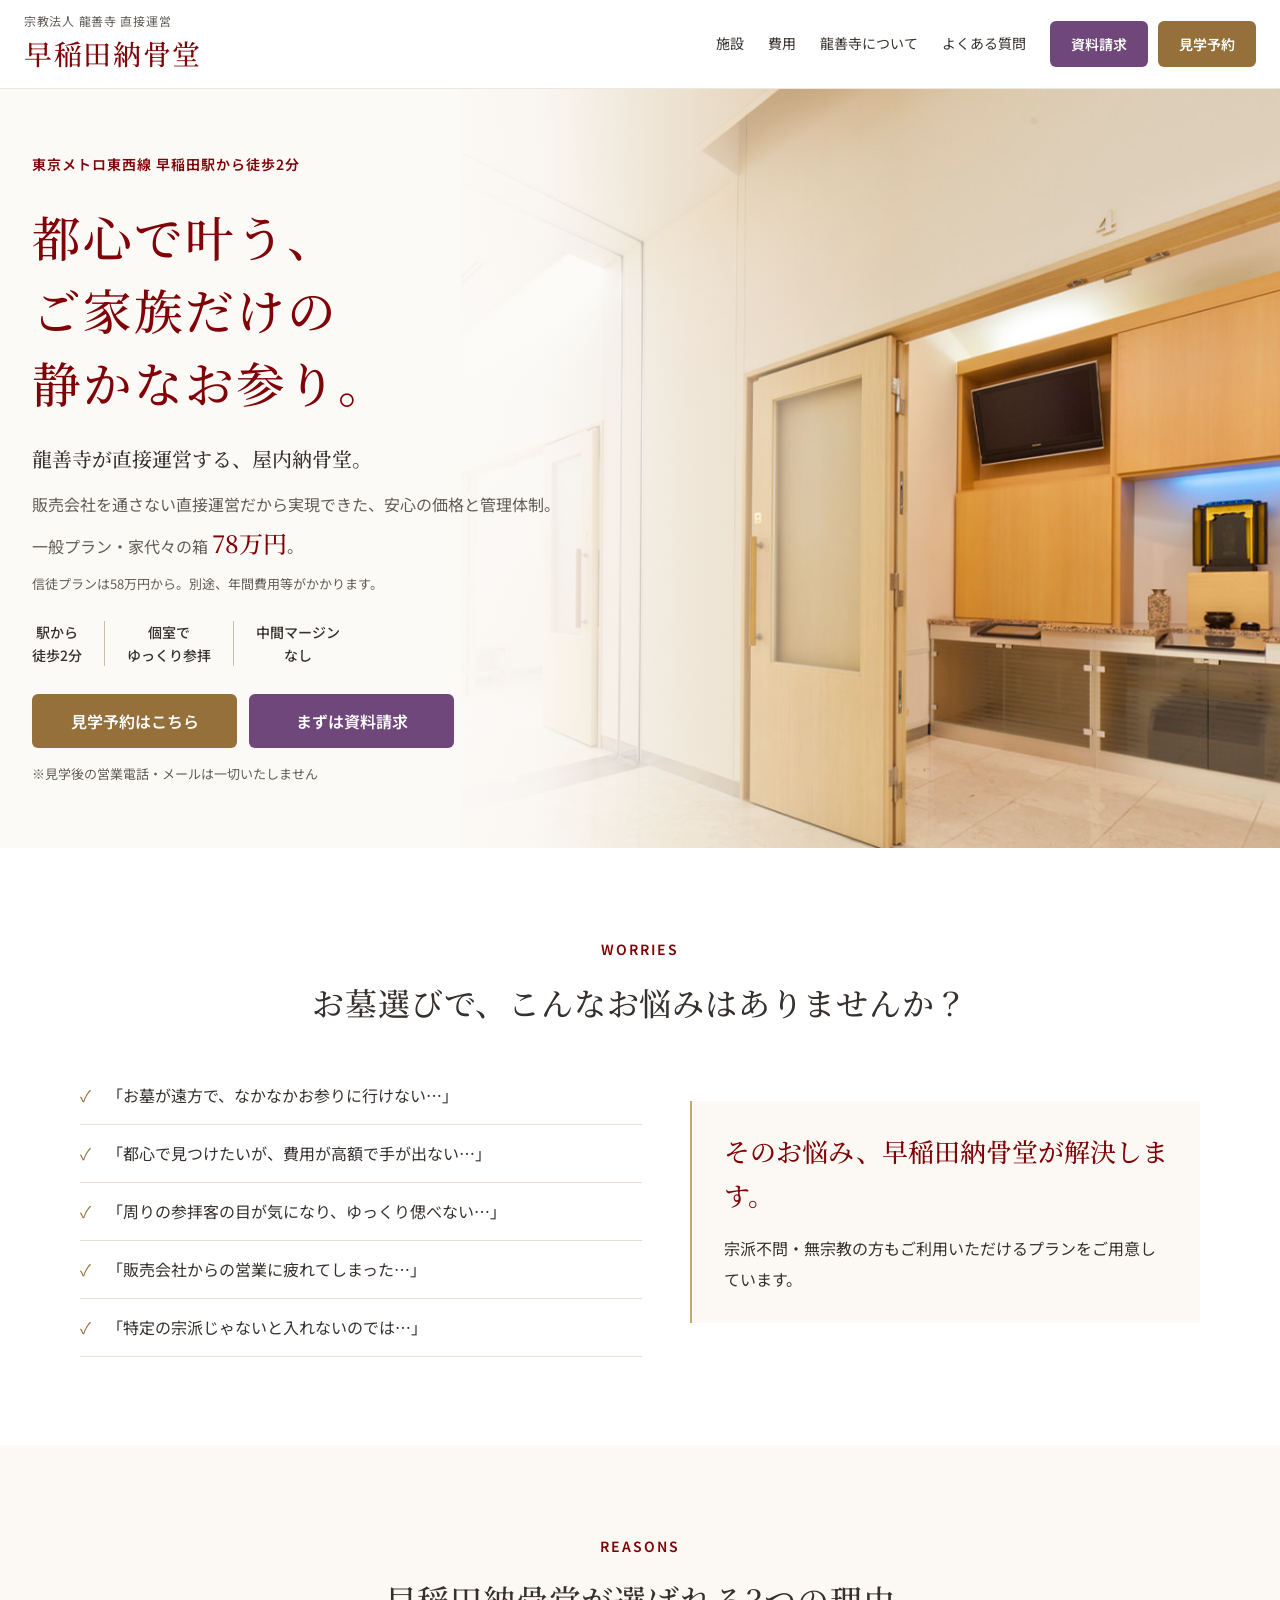
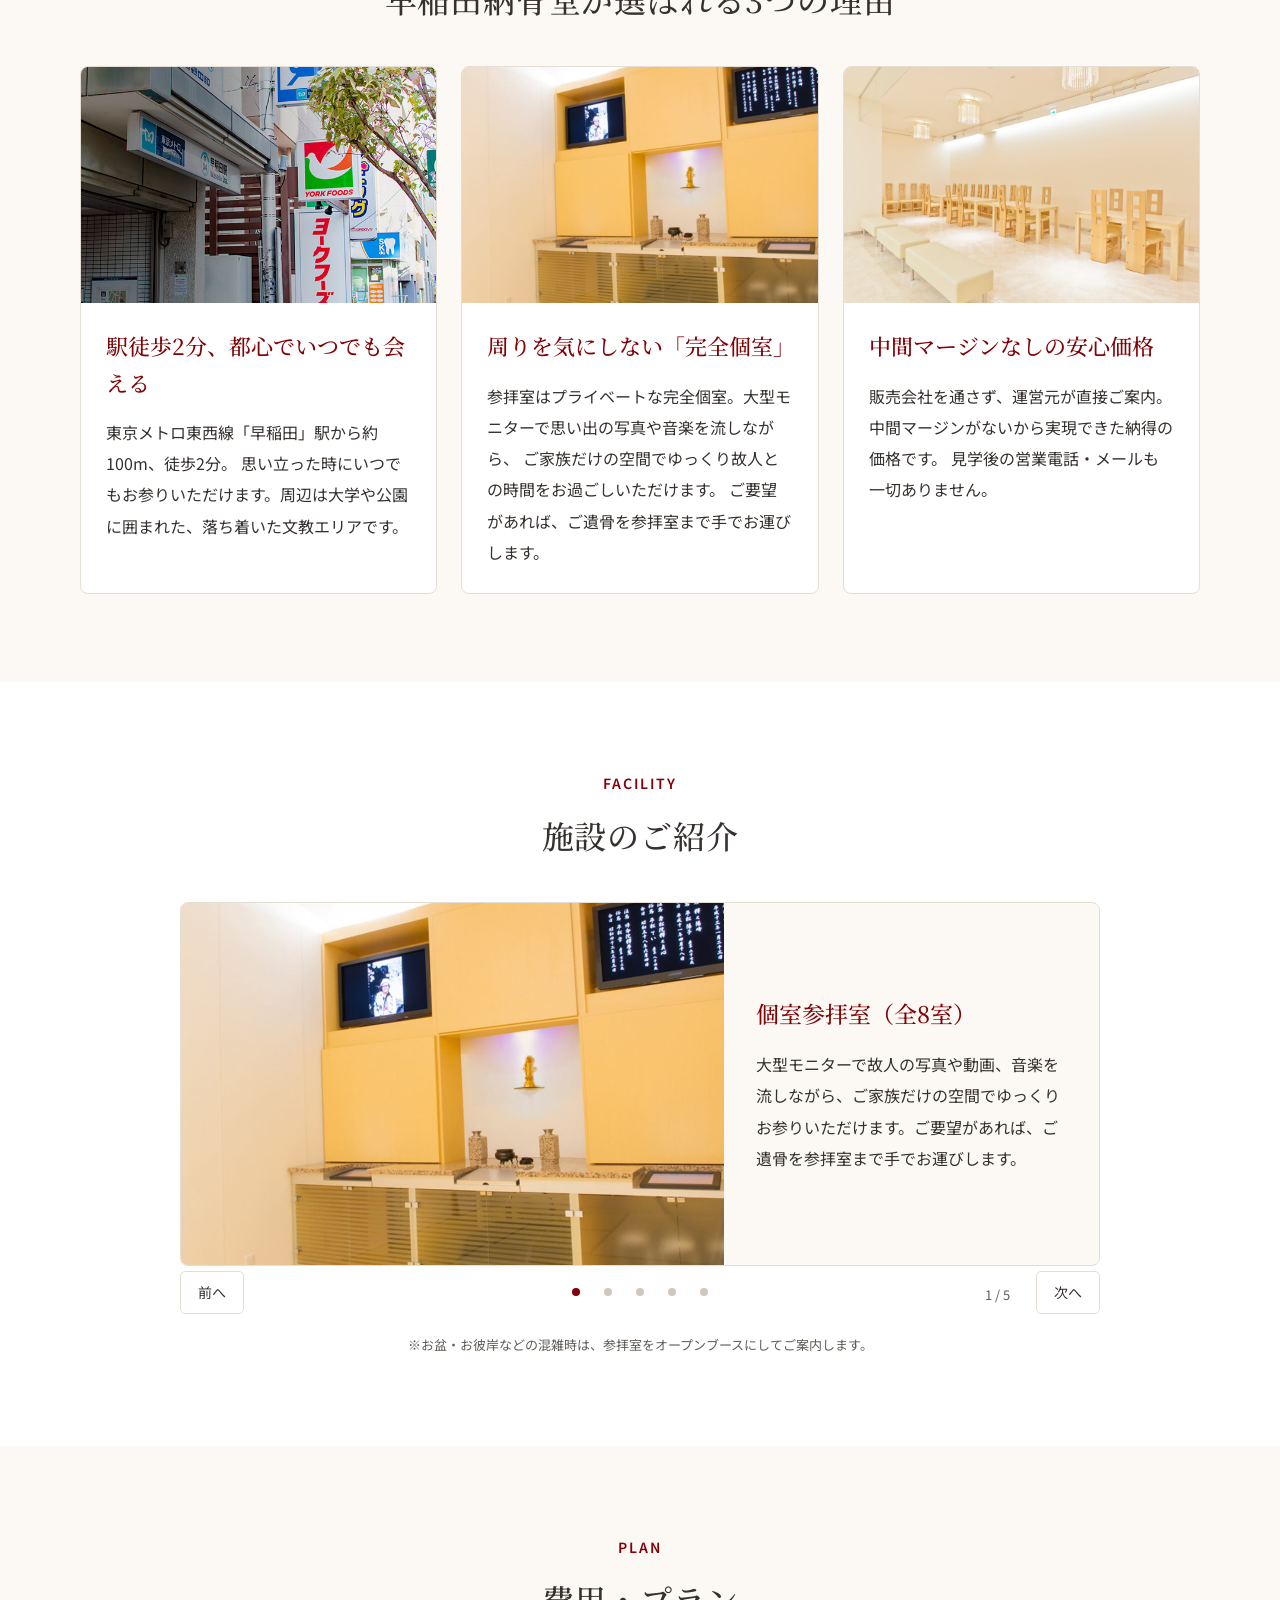
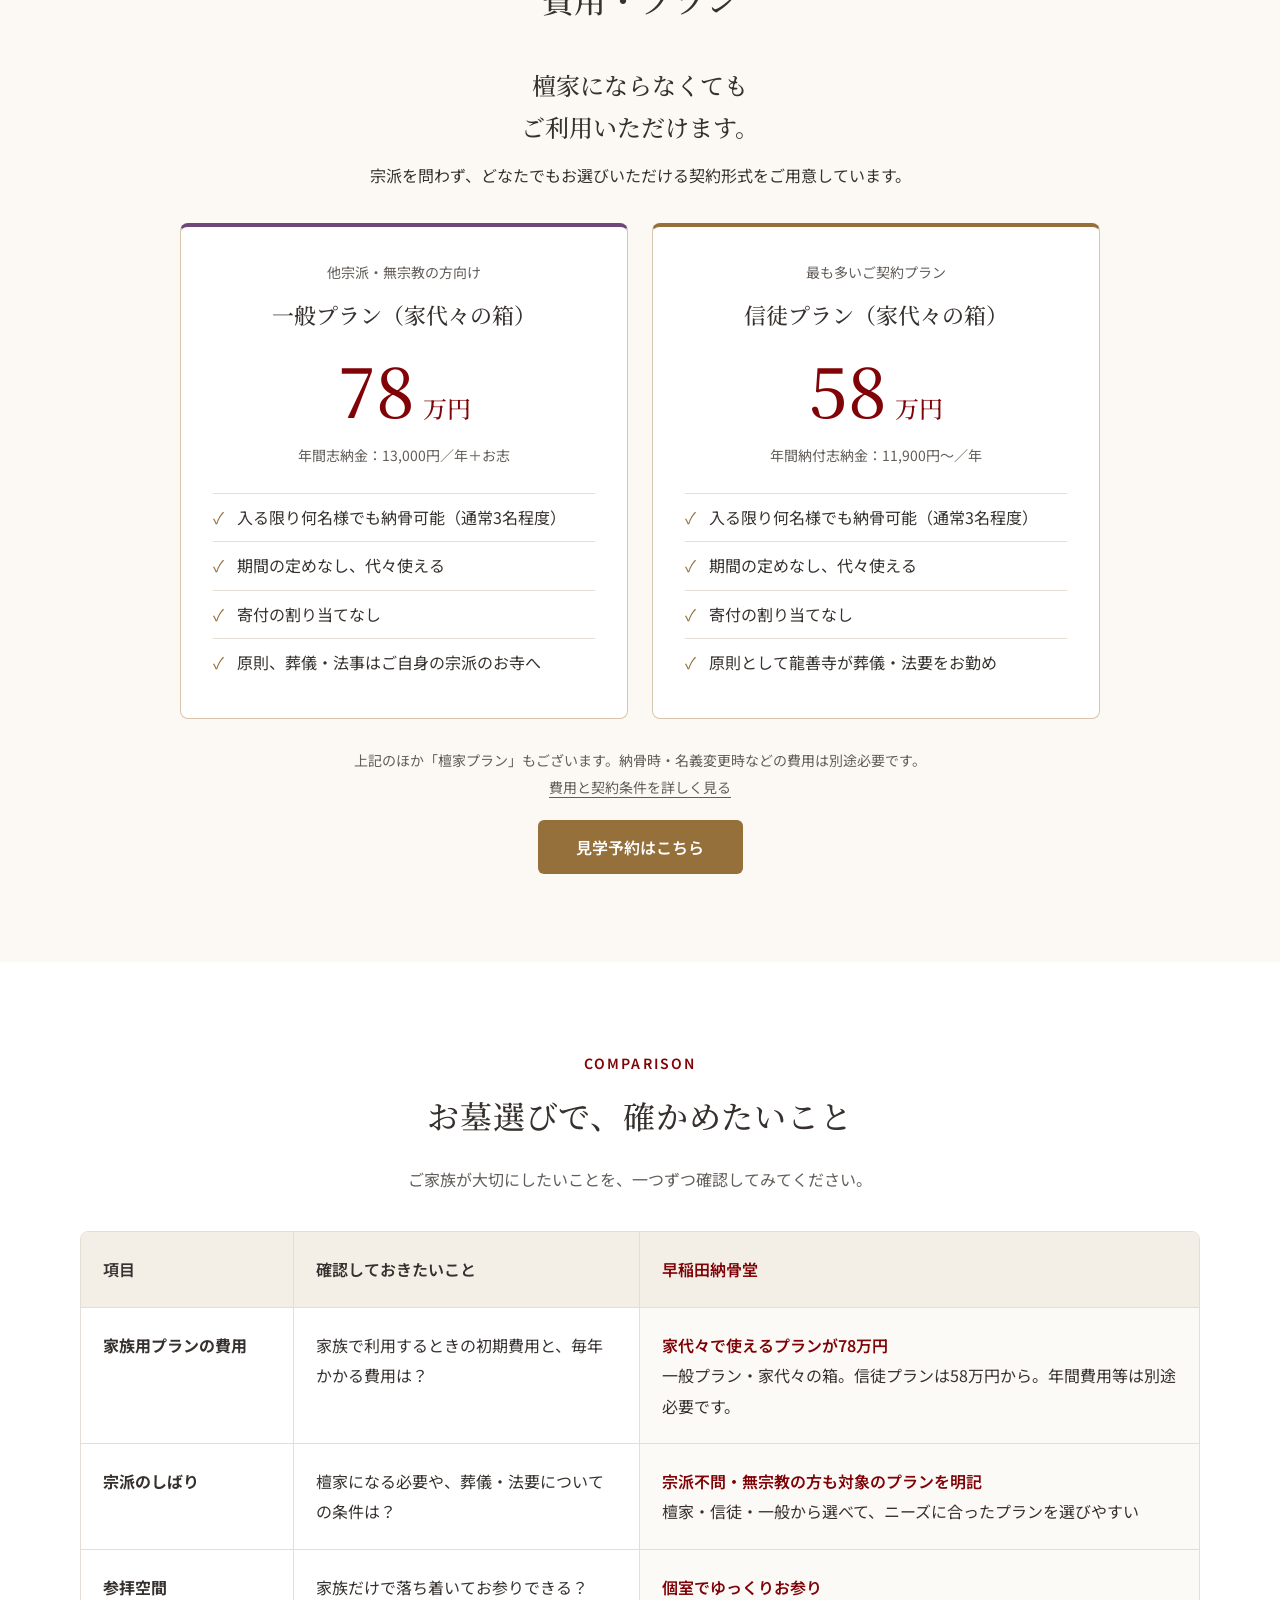
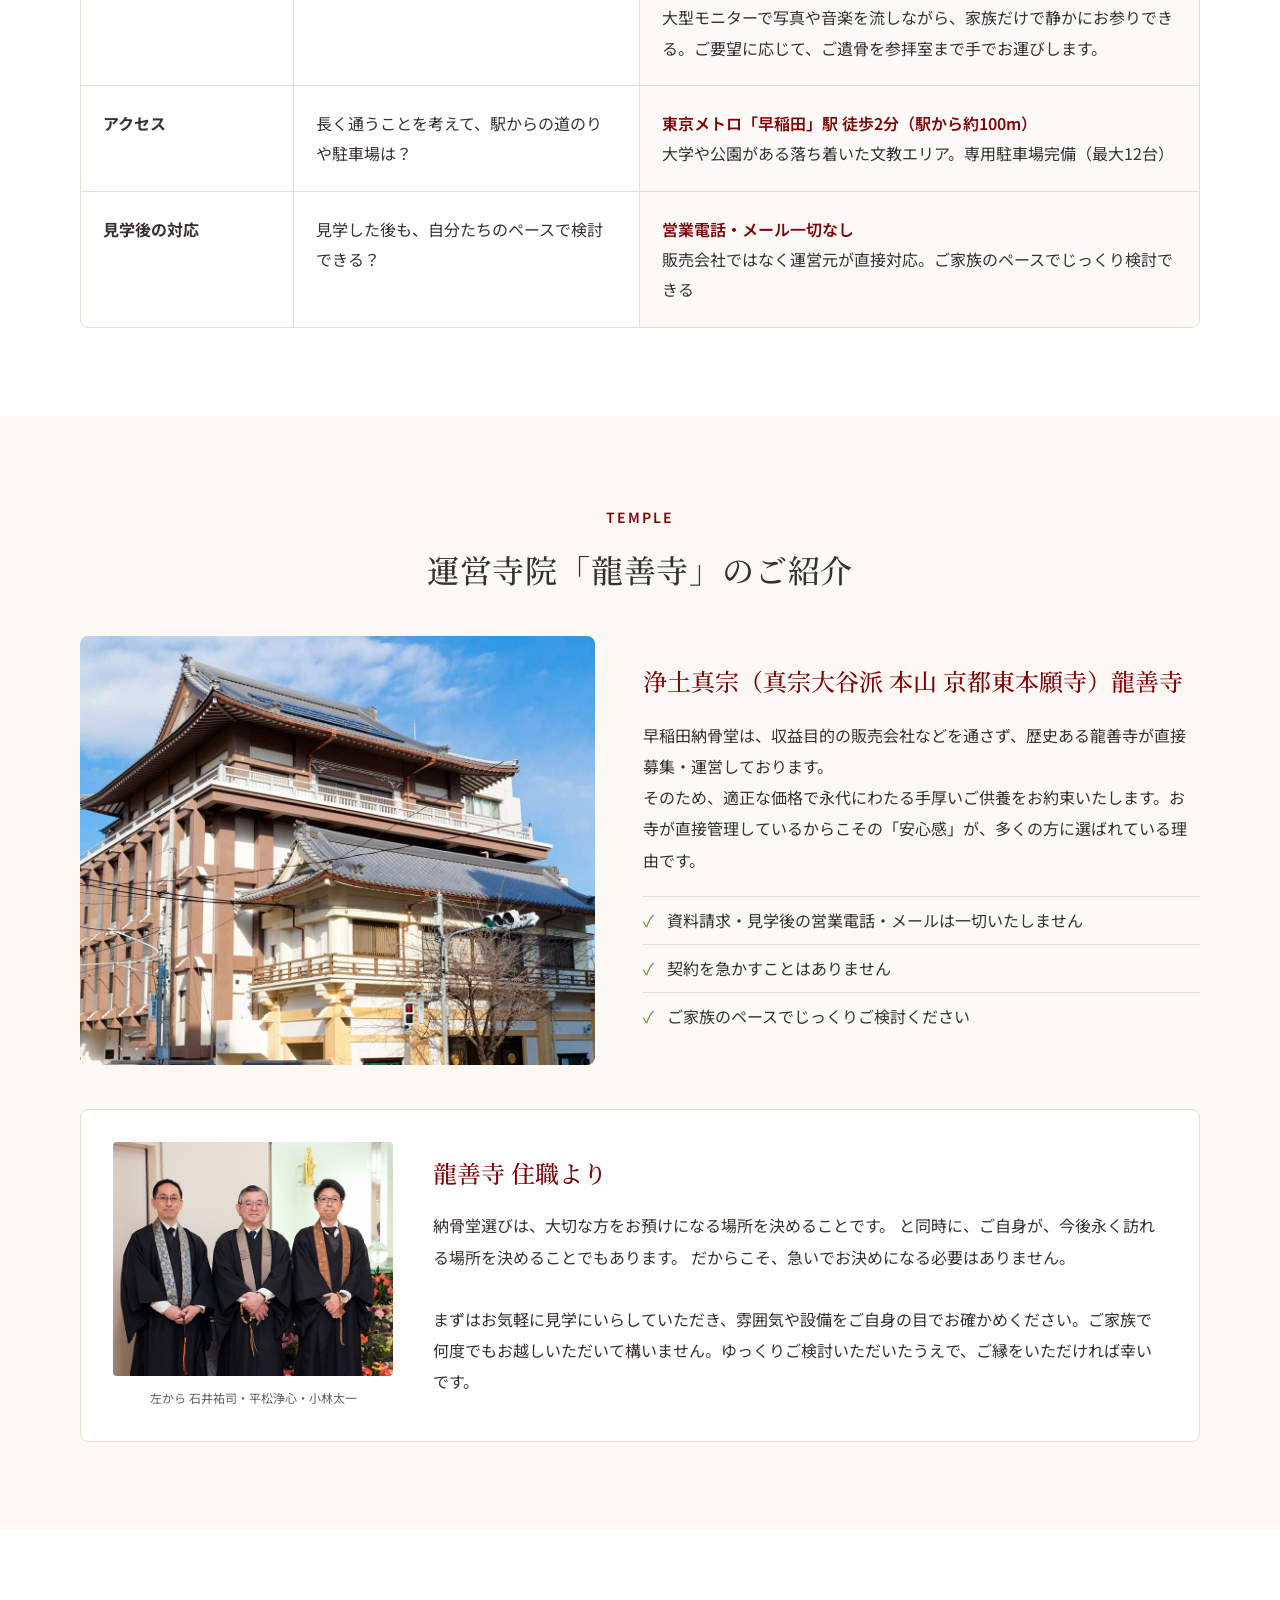
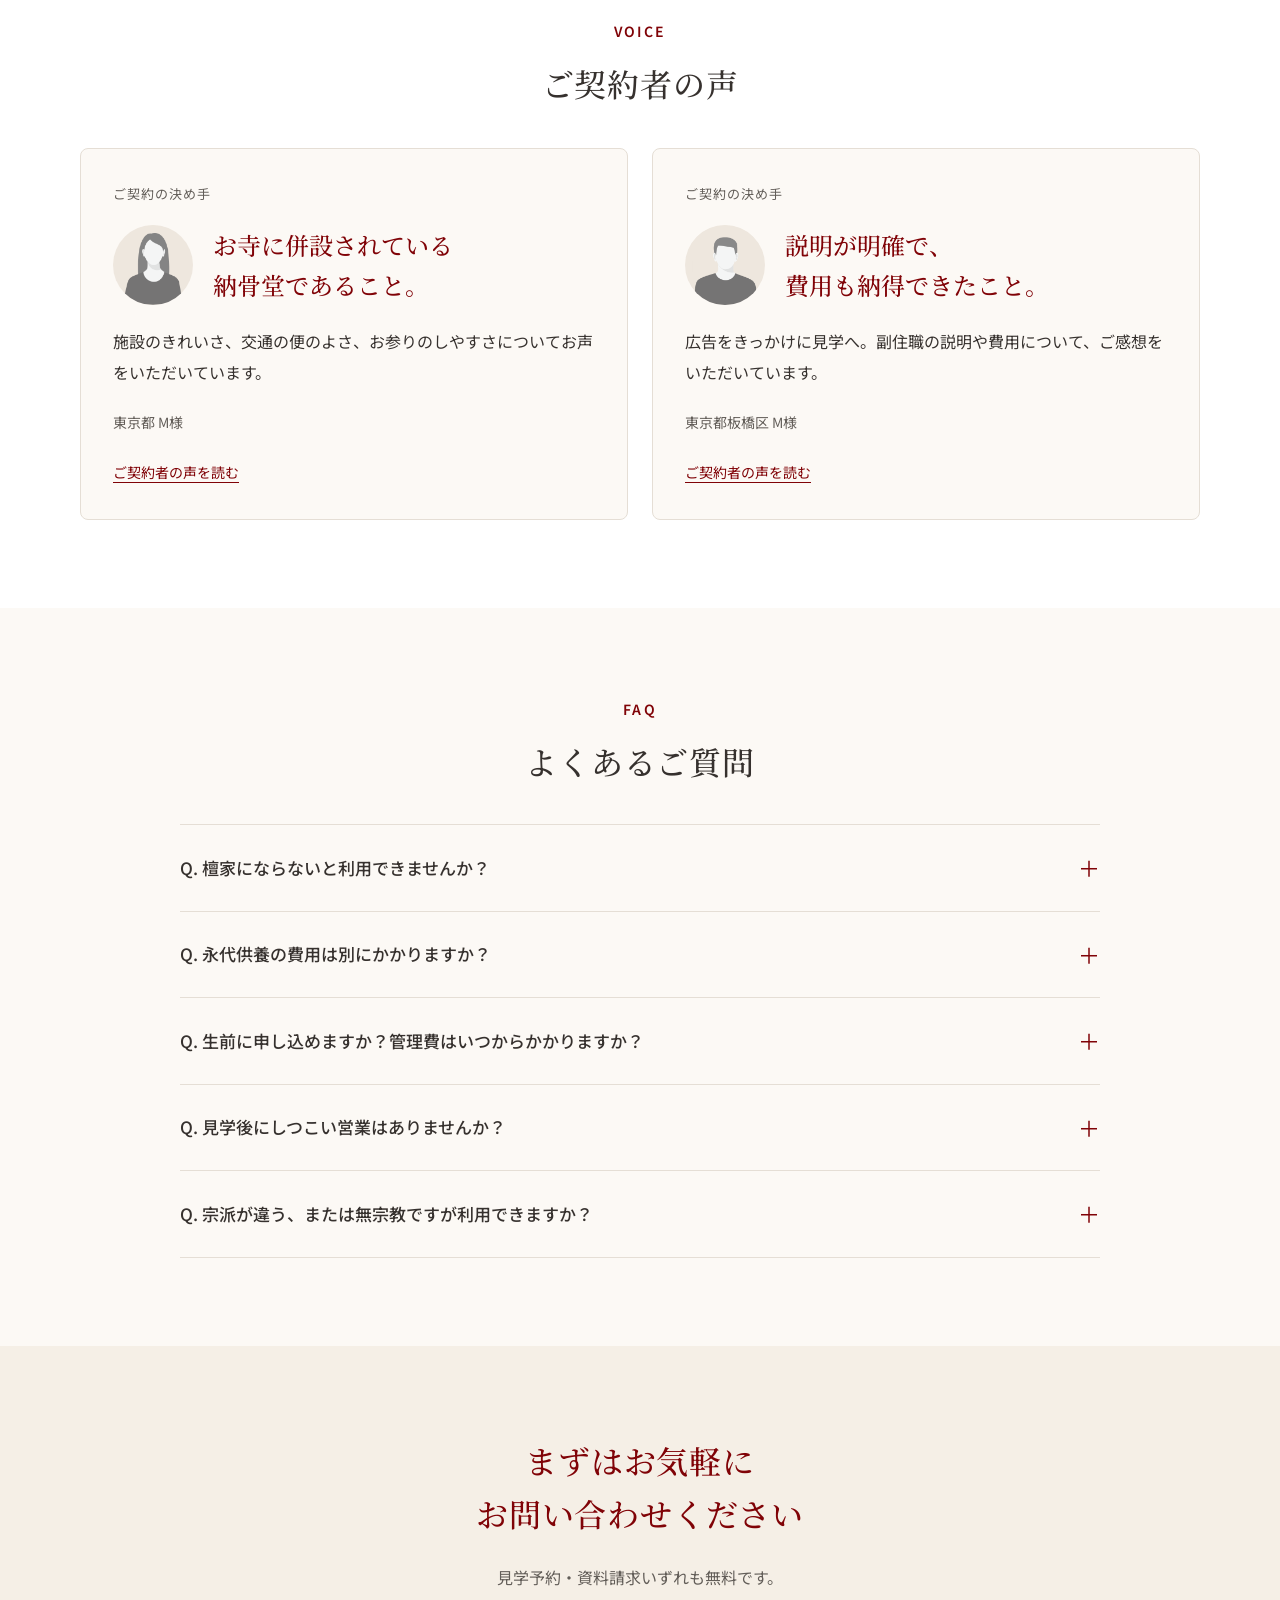
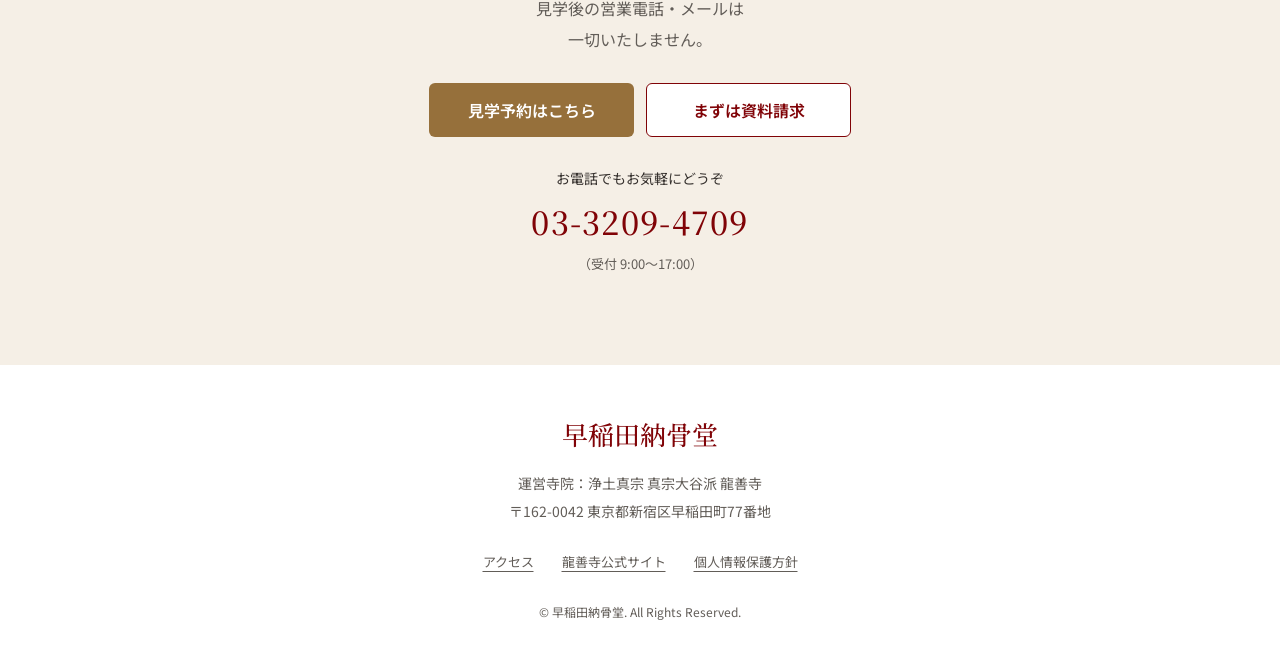
==== commit 6a1fd031: "Add person illustrations beside testimonial headings" ====
--- a/design/ryuzenji-nokotsudo-lp/index.html
+++ b/design/ryuzenji-nokotsudo-lp/index.html
@@ -12,7 +12,7 @@
   <link rel="preconnect" href="https://fonts.gstatic.com" crossorigin>
   <link href="https://fonts.googleapis.com/css2?family=Noto+Sans+JP:wght@400;500;600;700&family=Noto+Serif+JP:wght@400;500;600&display=swap" rel="stylesheet">
   <link rel="preload" as="image" href="assets/lp-photos/feature-img03.jpg">
-  <link rel="stylesheet" href="assets/lp-complete.css">
+  <link rel="stylesheet" href="assets/lp-complete.css?v=20261120-voice1">
 </head>
 
 <body id="top">
@@ -32,15 +32,18 @@
 
   <main id="main">
     <section class="hero">
-      <img class="hero-photo" src="assets/lp-photos/feature-img03.jpg" alt="個室参拝室と明るいロビーが続く早稲田納骨堂の内観" width="1300" height="800" fetchpriority="high">
       <div class="hero-inner">
         <div class="hero-copy">
+          <div class="hero-first-view"><img class="hero-photo" src="assets/lp-photos/feature-img03.jpg" alt="個室参拝室と明るいロビーが続く早稲田納骨堂の内観" width="1300" height="800" fetchpriority="high">
           <p class="hero-label">東京メトロ東西線 早稲田駅から徒歩2分</p>
-          <h1>都心で叶う、<br>ご家族だけの<br>静かなお参り。</h1>
-          <p class="hero-catch">龍善寺が直接運営する、屋内納骨堂。</p>
+          <h1><span class="hero-title-line">都心で叶う、</span><br><span class="hero-title-line">ご家族だけの</span><br><span class="hero-title-line">静かなお参り。</span></h1>
+          <div class="hero-intro"><p class="hero-location">東京メトロ東西線 早稲田駅から徒歩2分</p>
+          <p class="hero-catch"><span>龍善寺が直接運営する、</span><span>屋内納骨堂。</span></p>
           <p class="hero-lead">
-            販売会社を通さない直接運営だから<br class="sp-br">実現できた、安心の価格と管理体制。<br>
-            一般プラン・家代々の箱 <strong>78万円</strong>。<br><span class="hero-price-note">信徒プランは58万円から。別途、年間費用等がかかります。</span>
+            販売会社を通さない直接運営だから<br class="sp-br">実現できた、安心の価格と管理体制。</p>
+          </div>
+          </div>
+          <div class="hero-details"><p class="hero-lead">一般プラン・家代々の箱 <strong>78万円</strong>。<br><span class="hero-price-note">信徒プランは58万円から。別途、年間費用等がかかります。</span>
           </p>
           <ul class="hero-points" aria-label="早稲田納骨堂の特徴">
             <li>駅から<br>徒歩2分</li>
@@ -52,6 +55,7 @@
             <a class="button button--document" href="https://wasedanokotsudo.jp/contact/">まずは資料請求</a>
           </div>
           <p class="hero-note">※見学後の営業電話・メールは一切いたしません</p>
+          </div>
         </div>
       </div>
     </section>
@@ -327,8 +331,8 @@
         <p class="section-kicker">VOICE</p>
         <h2 class="section-heading">ご契約者の声</h2>
         <div class="voice-grid">
-          <article class="voice-card"><p class="voice-label">ご契約の決め手</p><h3>お寺に併設されている<br>納骨堂であること。</h3><p>施設のきれいさ、交通の便のよさ、お参りのしやすさについてお声をいただいています。</p><p class="voice-person">東京都 M様</p><a href="https://wasedanokotsudo.jp/%e8%87%aa%e5%88%86%e3%81%ae%e3%81%8a%e5%a2%93%e3%81%ae%e3%82%88%e3%81%86%e3%81%ab%e3%81%8a%e8%8a%b1%e3%82%84%e3%81%8a%e6%b0%b4%e3%81%8a%e4%be%9b%e3%81%88%e7%89%a9%e3%81%8c%e3%81%82%e3%81%92%e3%82%89/117/">ご契約者の声を読む</a></article>
-          <article class="voice-card"><p class="voice-label">ご契約の決め手</p><h3>説明が明確で、<br>費用も納得できたこと。</h3><p>広告をきっかけに見学へ。副住職の説明や費用について、ご感想をいただいています。</p><p class="voice-person">東京都板橋区 M様</p><a href="https://wasedanokotsudo.jp/%e7%9f%b3%e4%ba%95%e5%89%af%e4%bd%8f%e8%81%b7%e6%a7%98%e3%81%ae%e3%81%94%e8%aa%ac%e6%98%8e%e3%82%82%e6%98%8e%e7%a2%ba%e3%81%a7%e8%b2%bb%e7%94%a8%e3%82%82%e3%83%aa%e3%83%bc%e3%82%ba%e3%83%8a%e3%83%96/109/">ご契約者の声を読む</a></article>
+          <article class="voice-card"><p class="voice-label">ご契約の決め手</p><div class="voice-heading"><span class="voice-avatar" aria-hidden="true"><img src="assets/lp-illustrations/visitor-1.png" alt="" loading="lazy" width="214" height="246"></span><h3>お寺に併設されている<br>納骨堂であること。</h3></div><p>施設のきれいさ、交通の便のよさ、お参りのしやすさについてお声をいただいています。</p><p class="voice-person">東京都 M様</p><a href="https://wasedanokotsudo.jp/%e8%87%aa%e5%88%86%e3%81%ae%e3%81%8a%e5%a2%93%e3%81%ae%e3%82%88%e3%81%86%e3%81%ab%e3%81%8a%e8%8a%b1%e3%82%84%e3%81%8a%e6%b0%b4%e3%81%8a%e4%be%9b%e3%81%88%e7%89%a9%e3%81%8c%e3%81%82%e3%81%92%e3%82%89/117/">ご契約者の声を読む</a></article>
+          <article class="voice-card"><p class="voice-label">ご契約の決め手</p><div class="voice-heading"><span class="voice-avatar" aria-hidden="true"><img src="assets/lp-illustrations/visitor-2.png" alt="" loading="lazy" width="242" height="254"></span><h3>説明が明確で、<br>費用も納得できたこと。</h3></div><p>広告をきっかけに見学へ。副住職の説明や費用について、ご感想をいただいています。</p><p class="voice-person">東京都板橋区 M様</p><a href="https://wasedanokotsudo.jp/%e7%9f%b3%e4%ba%95%e5%89%af%e4%bd%8f%e8%81%b7%e6%a7%98%e3%81%ae%e3%81%94%e8%aa%ac%e6%98%8e%e3%82%82%e6%98%8e%e7%a2%ba%e3%81%a7%e8%b2%bb%e7%94%a8%e3%82%82%e3%83%aa%e3%83%bc%e3%82%ba%e3%83%8a%e3%83%96/109/">ご契約者の声を読む</a></article>
         </div>
       </div>
     </section>
--- a/design/ryuzenji-nokotsudo-lp/assets/lp-complete.css
+++ b/design/ryuzenji-nokotsudo-lp/assets/lp-complete.css
@@ -18,3 +18,101 @@
 @media(max-width:720px){html{scroll-padding-top:86px}.container{width:calc(100% - 40px)}body{padding-bottom:76px}.section{padding:58px 0}.section-heading{font-size:26px;line-height:1.65}.section-kicker{font-size:13px;margin-bottom:10px}.section-lead{text-align:left;margin-top:18px}.sp-br{display:block}.header-inner{width:calc(100% - 32px);min-height:70px;gap:12px}.site-logo__sub{font-size:10px}.site-logo__main{font-size:22px}.header-actions{gap:6px}.header-actions .button{min-height:40px;padding:9px 12px;font-size:14px}.header-actions .button--document{display:none}.hero{display:flex;flex-direction:column;min-height:0;background:#fcfaf7;overflow:visible}.hero-photo{position:relative;inset:auto;order:0;width:100%;height:270px;object-position:70% center;z-index:0}.hero:before{display:none}.hero-inner{order:1;width:calc(100% - 32px);padding:0 0 32px;margin:-36px auto 0;z-index:1}.hero-copy{max-width:none;background:#fcfaf7f5;border:1px solid #fff;border-radius:8px;padding:26px 22px 0;box-shadow:0 -12px 25px #38291305}.hero-label{font-size:12px;margin-bottom:16px;letter-spacing:.02em}.hero h1{font-size:36px;line-height:1.5;letter-spacing:.04em}.hero-catch{font-size:17px;margin:20px 0 14px}.hero-lead{font-size:16px;max-width:none}.hero-price-note{font-size:12px;line-height:1.8;display:block;margin-top:5px}.hero-lead strong{font-size:23px}.hero-points{max-width:none;margin-top:20px;justify-content:space-between}.hero-points li{padding:0 15px;font-size:13px;flex:1}.hero-points li:first-child{padding-left:0}.hero-points li:last-child{padding-right:0}.hero-actions{display:grid;grid-template-columns:1fr 1fr;gap:10px;margin-top:24px}.hero-actions .button{min-width:0;padding:13px 9px;font-size:14px;min-height:52px}.hero-note{font-size:12px;line-height:1.8;margin-top:14px}.problem-grid{grid-template-columns:1fr;gap:28px;margin-top:28px}.problem-list li{font-size:16px;padding-top:12px;padding-bottom:12px}.solution-box{padding:24px}.solution-box h3{font-size:24px}.reason-list{grid-template-columns:1fr;gap:24px;margin-top:30px}.section-photo{aspect-ratio:1.6}.reason-copy{padding:26px}.reason-copy h3{font-size:23px}.facility-slider{margin-top:30px;padding-bottom:54px}.facility-slide{display:block}.facility-photo{height:auto;aspect-ratio:1.5}.facility-caption{padding:24px;min-height:215px}.facility-caption h3{font-size:23px;margin-bottom:12px}.facility-caption p{font-size:16px}.facility-counter{display:none}.facility-note{text-align:left;line-height:1.8;font-size:12px}.plan-intro{margin-top:26px}.plan-intro h3{font-size:23px}.plan-intro>div:first-child{text-align:left}.plan-grid{grid-template-columns:1fr;gap:22px}.plan-card{padding:28px}.plan-card h4{font-size:22px}.price{font-size:64px}.check-list li{font-size:16px}.plan-extra-note{grid-column:1/-1;font-size:13px;margin-bottom:10px}.section#plan .hero-actions>.button{grid-column:1/-1;max-width:340px;width:100%;justify-self:center}.comparison-wrap{border:0;overflow:visible;margin-top:28px}.comparison-table,.comparison-table tbody,.comparison-table tr,.comparison-table td{display:block;width:100%}.comparison-table thead{display:none}.comparison-table tr{border:1px solid var(--line);border-radius:8px;overflow:hidden;margin-bottom:20px}.comparison-table td{border-right:0;padding:17px 20px;font-size:16px}.comparison-table td:first-child{background:#f3eee6;font:500 20px/1.8 var(--serif)}.comparison-table td:nth-child(2):before,.comparison-table td:nth-child(3):before{display:block;font-size:12px;color:var(--muted);margin-bottom:8px}.comparison-table td:nth-child(2):before{content:"確認しておきたいこと"}.comparison-table td:nth-child(3):before{content:"早稲田納骨堂";color:var(--enji)}.comparison-table tr:last-child td{border-bottom:1px solid var(--line)}.comparison-table td:last-child,.comparison-table tr:last-child td:last-child{border-bottom:0}.temple-grid{grid-template-columns:1fr;gap:28px;margin-top:30px}.temple-photo{aspect-ratio:1.45;object-position:center 40%}.temple-copy h3{font-size:23px}.message{grid-template-columns:1fr;padding:24px;gap:26px;margin-top:28px}.message-figure{max-width:360px;margin:auto}.message-photo{width:100%}.message-figure figcaption{font-size:11px}.message h3{font-size:23px}.voice-grid{grid-template-columns:1fr;gap:20px;margin-top:28px}.voice-card{padding:26px}.voice-card h3{font-size:23px}.faq-list{margin-top:26px}.faq-q{font-size:16px;padding:20px 0;gap:12px}.faq-a{padding:0 0 22px;font-size:16px}.final-cta .section-lead{text-align:center}.final-cta .hero-actions{max-width:440px;margin:24px auto 0}.phone-box a{font-size:30px}.site-footer{padding:38px 20px 26px}.site-footer nav{gap:14px 20px}.mobile-cta{display:grid;grid-template-columns:1fr 1.25fr;gap:10px;position:fixed;inset:auto 0 0;z-index:40;background:#fffffff5;border-top:1px solid var(--line);padding:10px 16px calc(10px + env(safe-area-inset-bottom));backdrop-filter:blur(10px)}.mobile-cta .button{min-height:48px;padding:11px;font-size:16px}}
 @media(max-width:375px){.hero-copy{padding:24px 18px 0}.hero h1{font-size:32px}.hero-label{font-size:11px}.hero-points li{padding:0 10px}.hero-actions .button{font-size:13px}.section-heading{font-size:24px}.plan-card{padding:25px 20px}.reason-copy{padding:24px}.header-actions .button{padding:8px 10px}.site-logo__main{font-size:20px}}
 @media(prefers-reduced-motion:reduce){html{scroll-behavior:auto}*,*:before,*:after{transition:none!important}}
+
+/* Mobile first view: photo and introduction share the space above the fixed CTA. */
+.voice-heading { display: flex; align-items: center; gap: 20px; margin-bottom: 20px; }
+.voice-avatar { display: grid; place-items: end center; flex: 0 0 80px; width: 80px; height: 80px; border-radius: 50%; overflow: hidden; background: #eee7de; }
+.voice-avatar img { width: 82%; height: 90%; object-fit: contain; object-position: center bottom; }
+.voice-heading h3 { min-width: 0; margin: 0; text-wrap: balance; }
+.hero-first-view { display: contents; }
+.hero-location { display: none; }
+@media (max-width: 720px) {
+  .voice-heading { gap: 14px; margin-bottom: 20px; }
+  .voice-avatar { flex-basis: 56px; width: 56px; height: 56px; }
+  .voice-heading h3 { font-size: 20px; line-height: 1.65; }
+  .voice-heading h3 br { display: none; }
+  .hero {
+    display: block;
+    background: #fff;
+    overflow: hidden;
+  }
+  .hero-first-view {
+    display: grid;
+    grid-template-columns: minmax(0, 1fr);
+    grid-template-rows: minmax(0, 1fr) auto;
+    height: calc(100svh - 140px - env(safe-area-inset-bottom));
+  }
+  .hero-photo {
+    position: relative;
+    inset: auto;
+    grid-area: 1 / 1;
+    width: 100%;
+    height: 100%;
+    min-height: 0;
+    object-fit: cover;
+    object-position: 88% center;
+    z-index: 0;
+  }
+  .hero::before {
+    display: none;
+  }
+  .hero-inner, .hero-copy { display: contents; }
+  .hero-label { display: none; }
+  .hero h1 {
+    display: flex;
+    flex-direction: column;
+    align-items: flex-start;
+    gap: 7px;
+    position: relative;
+    grid-area: 1 / 1;
+    align-self: start;
+    z-index: 2;
+    margin: 0;
+    padding: clamp(24px, 4svh, 36px) 16px;
+    color: var(--ink);
+    font-size: clamp(30px, 8.6vw, 36px);
+    line-height: 1.7;
+    letter-spacing: .06em;
+    text-shadow: none;
+  }
+  .hero h1 br { display: none; }
+  .hero-title-line {
+    display: inline-block;
+    padding: 2px 10px 6px;
+    background: #fff;
+    line-height: 1.55;
+  }
+  .hero-intro {
+    grid-area: 2 / 1;
+    padding: 20px 24px;
+    background: #fff;
+    text-align: center;
+  }
+  .hero-details {
+    padding: 26px 24px 38px;
+    background: #fff;
+    text-align: center;
+  }
+  .hero-location {
+    display: block;
+    margin: 0 0 10px;
+    font-size: 13px;
+    line-height: 1.7;
+    font-weight: 500;
+    color: var(--enji);
+  }
+  .hero-intro .hero-catch { margin: 0 0 12px; font-size: 18px; line-height: 1.65; }
+  .hero-intro .hero-catch span { display: inline-block; }
+  .hero-intro .hero-lead { line-height: 1.8; }
+  .hero-details .hero-actions { display: none; }
+  .hero-details .hero-note { margin-top: 22px; }
+  .hero-details .hero-points { display: grid; grid-template-columns: repeat(3, minmax(0, 1fr)); }
+  .hero-details .hero-points li { padding: 0 8px; }
+  .mobile-cta { grid-template-columns: repeat(2, minmax(0, 1fr)); }
+}
+@media (max-width: 375px) {
+  .voice-heading { gap: 12px; }
+  .voice-avatar { flex-basis: 44px; width: 44px; height: 44px; }
+  .voice-heading h3 { font-size: 18px; }
+  .hero-intro { padding: 16px 20px; }
+}
